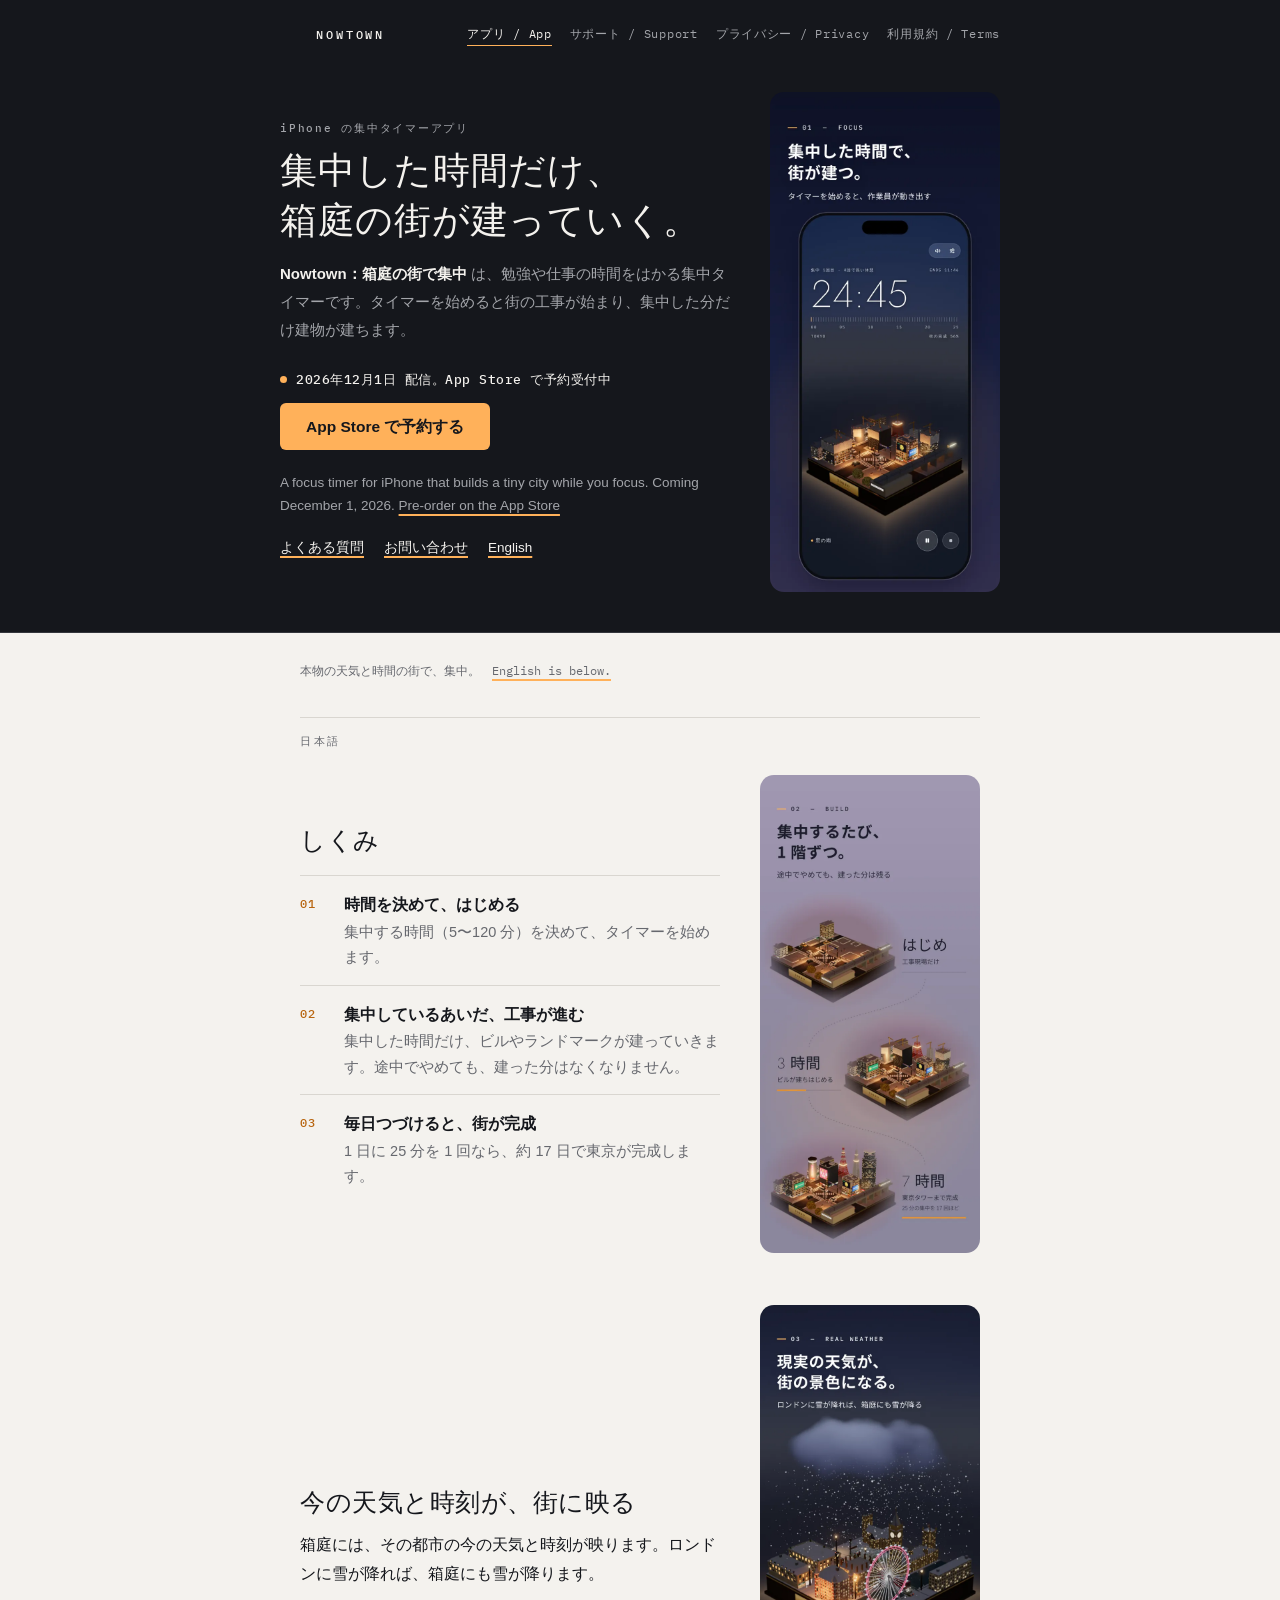
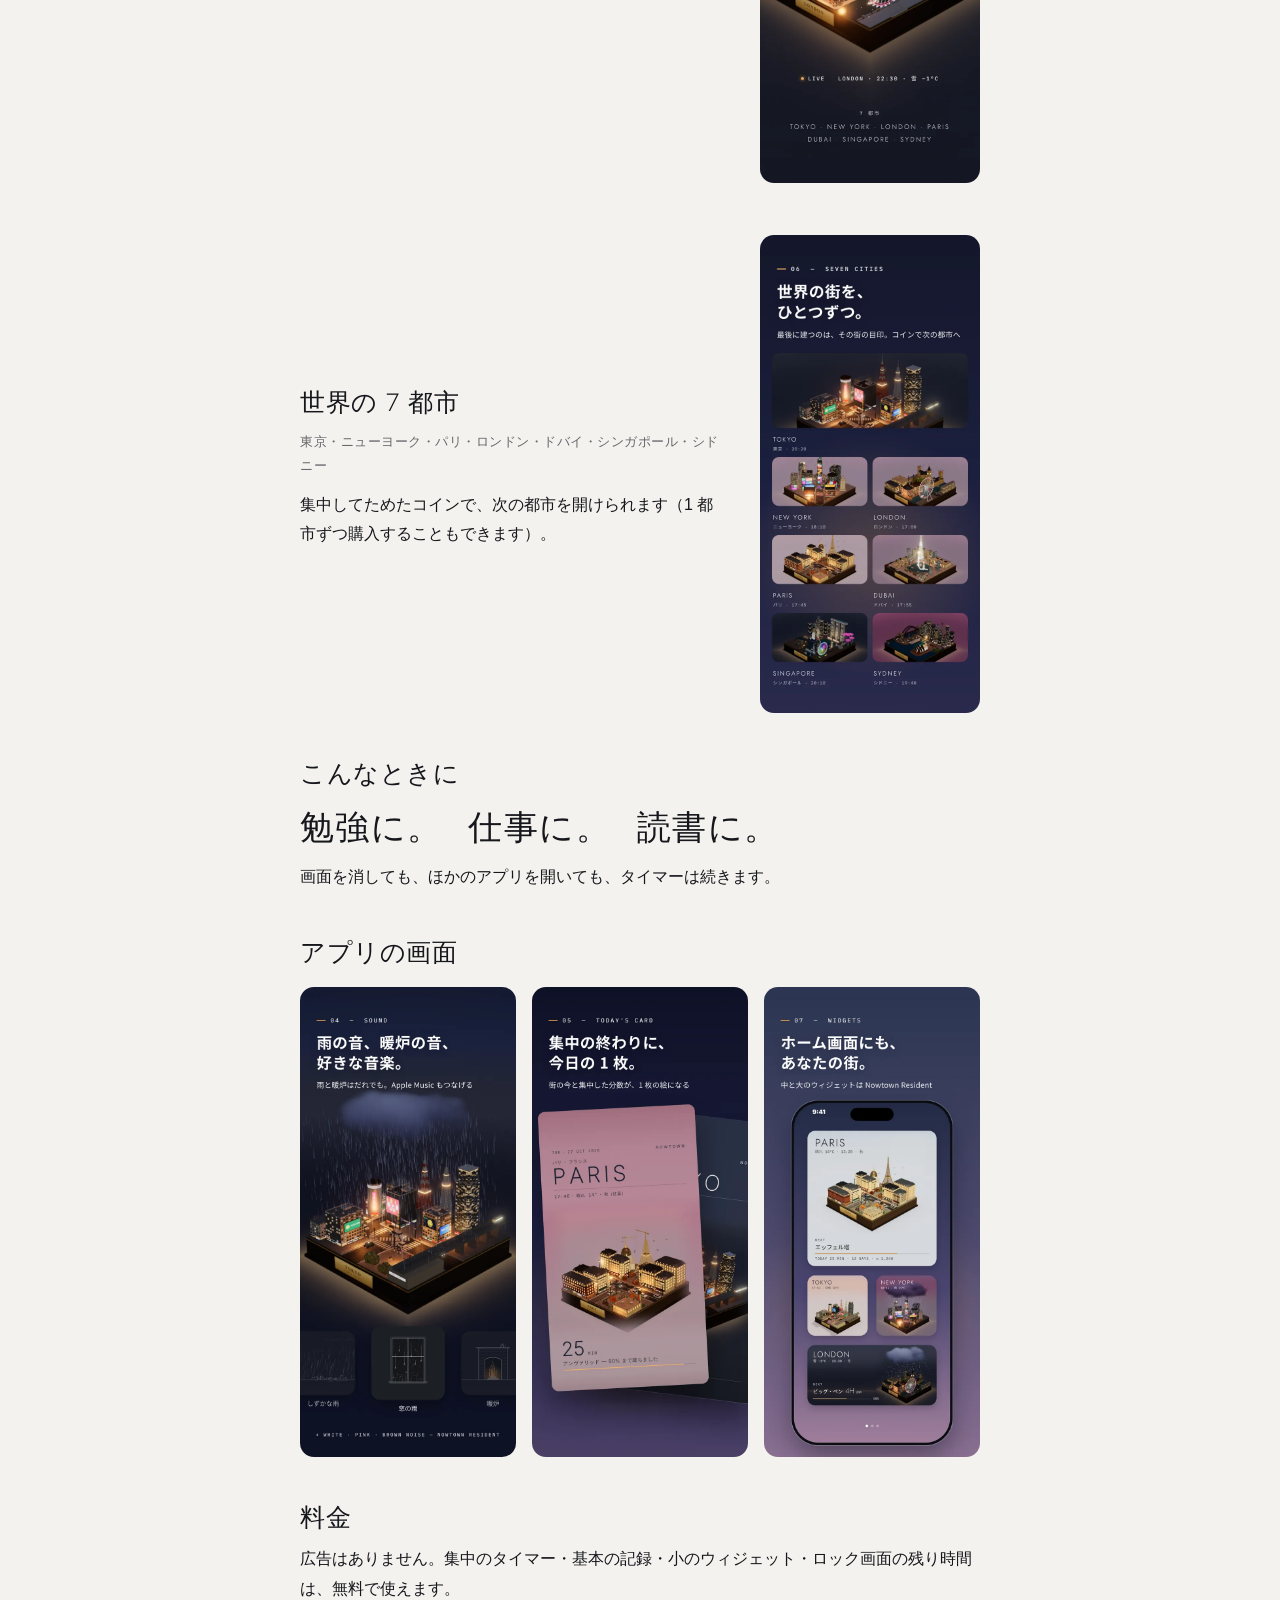
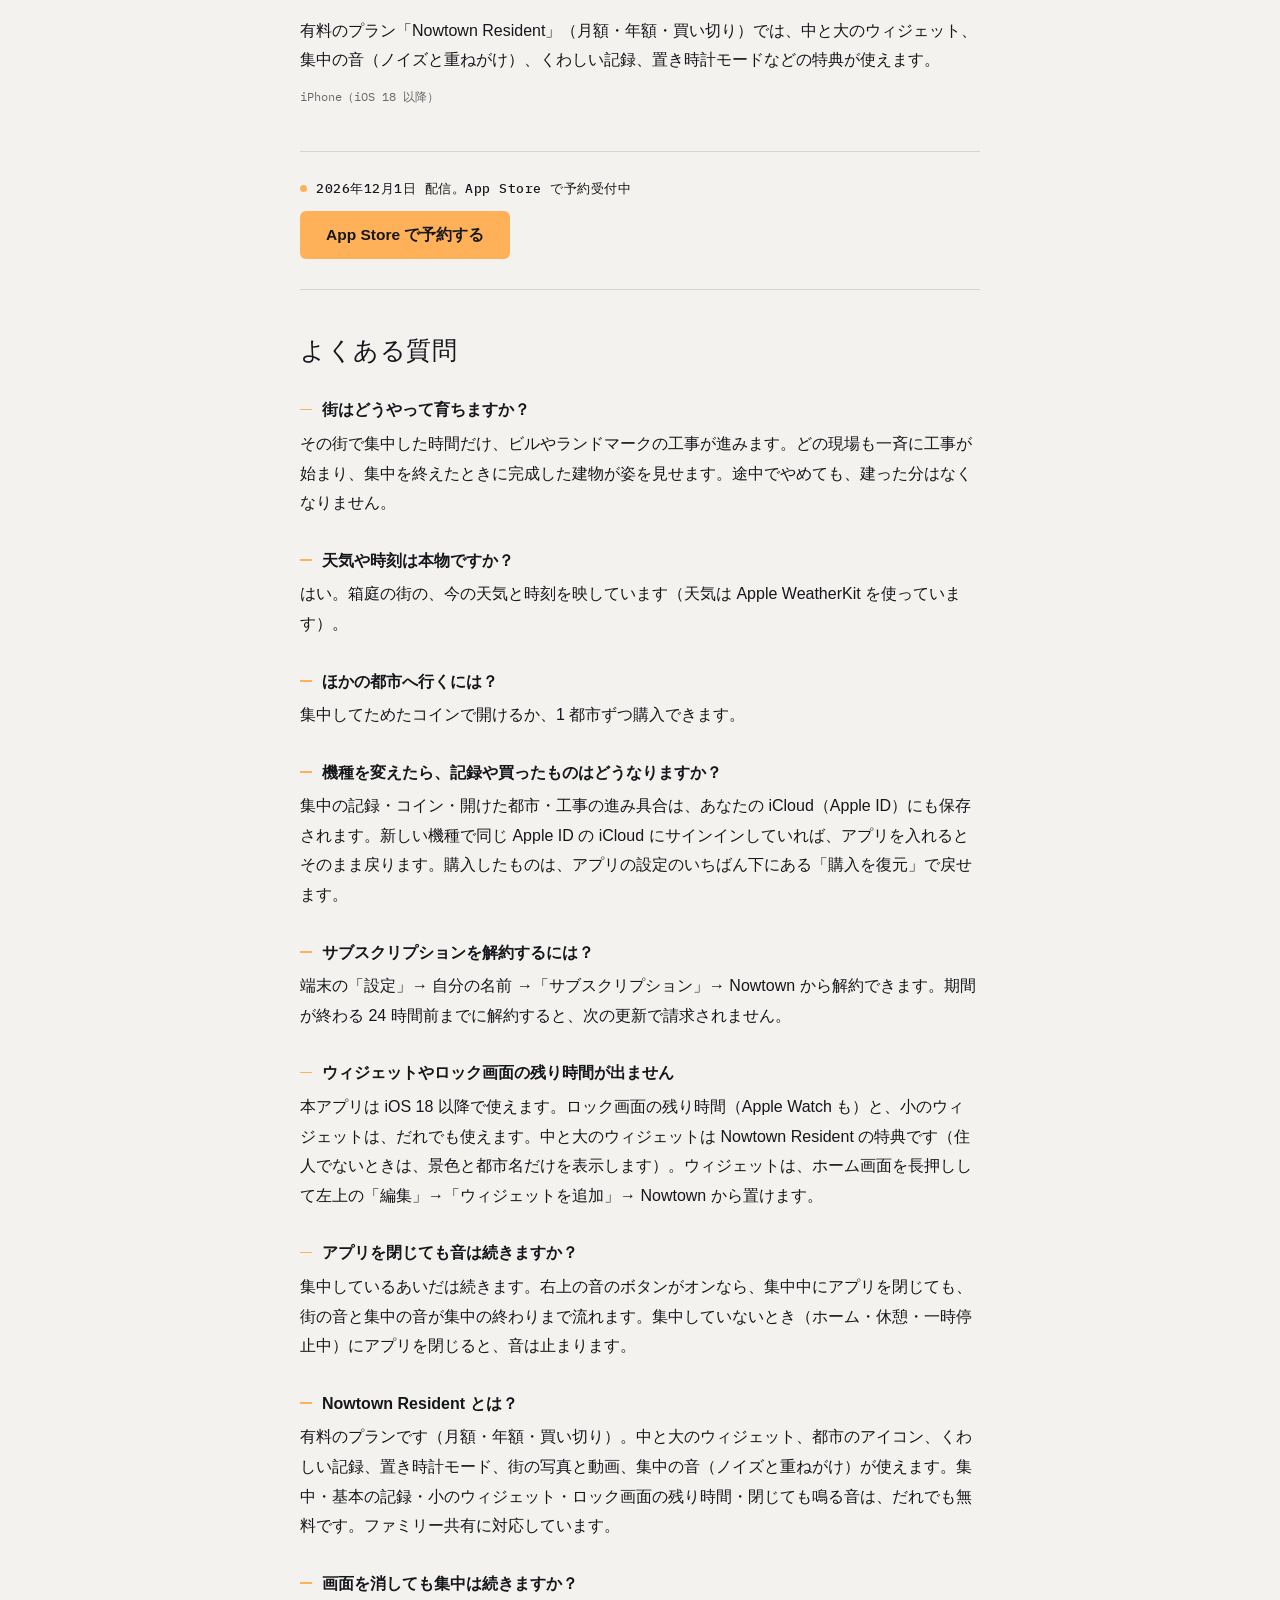
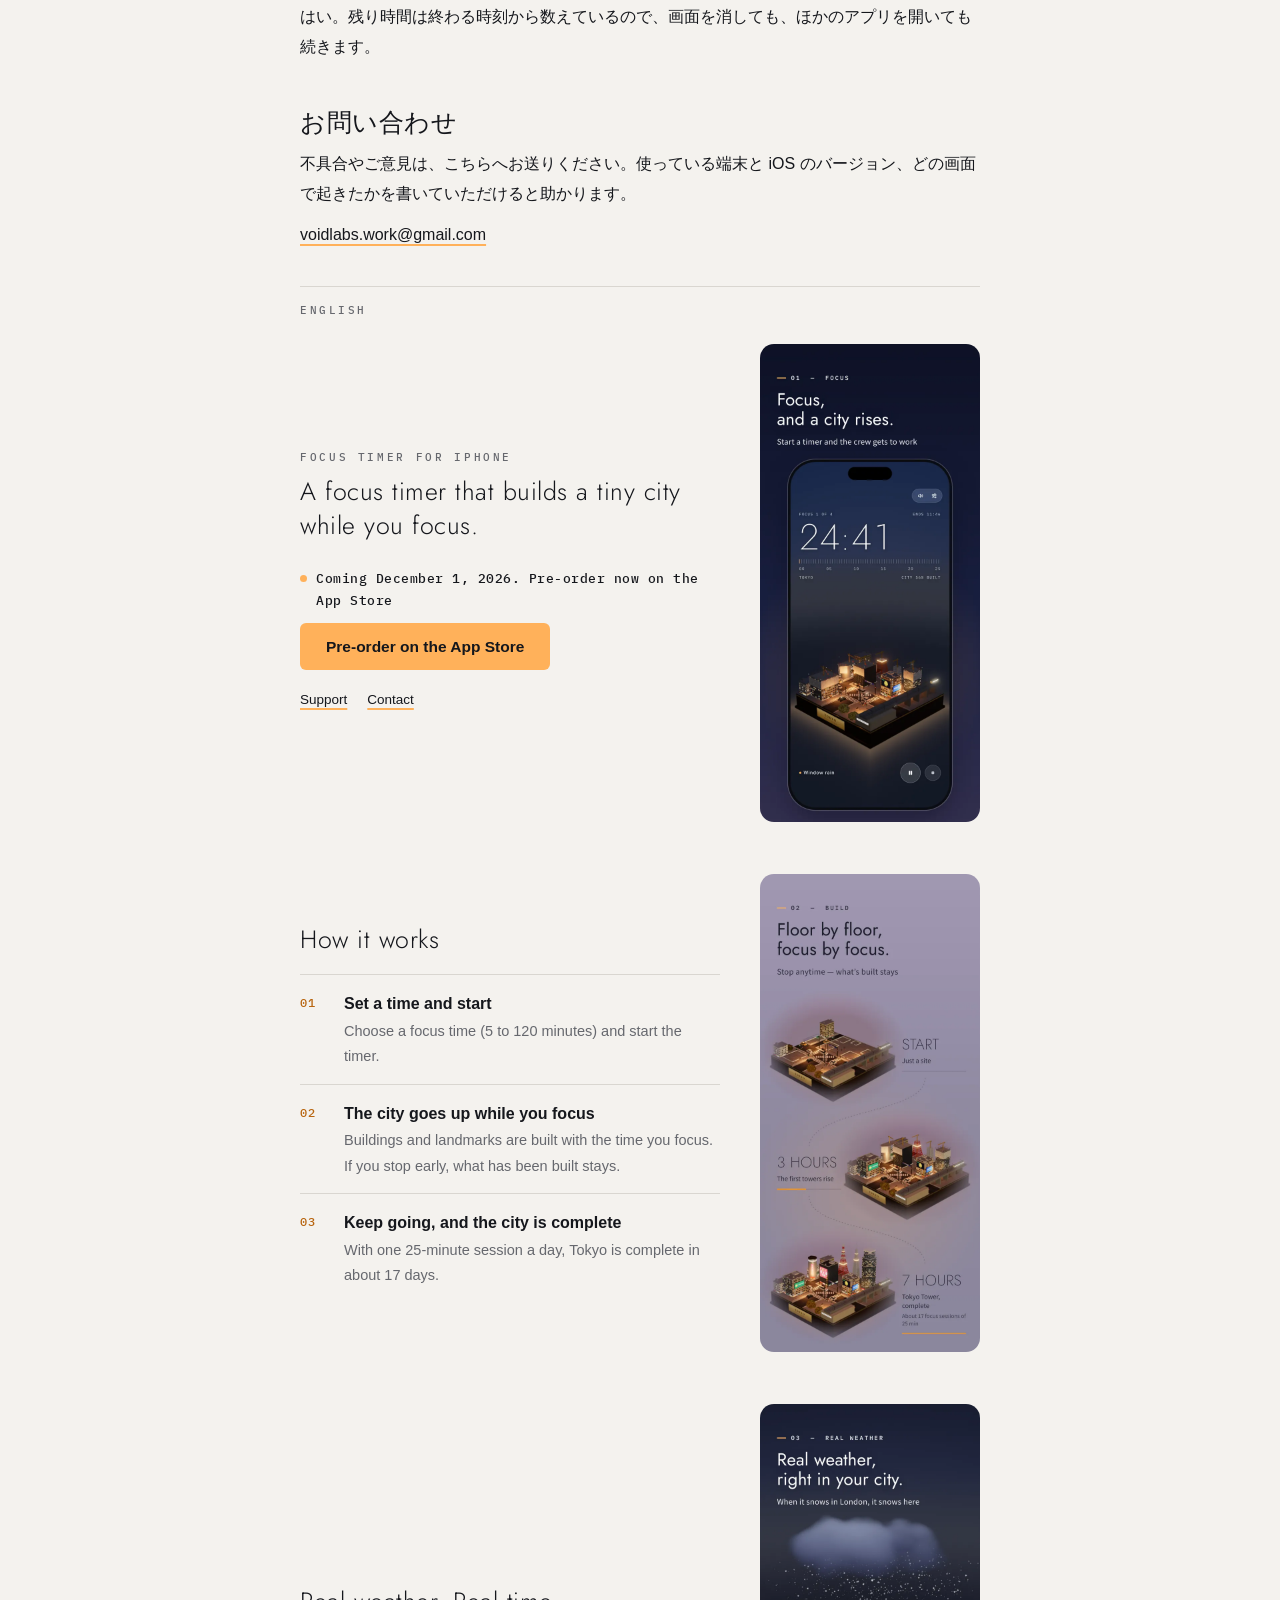
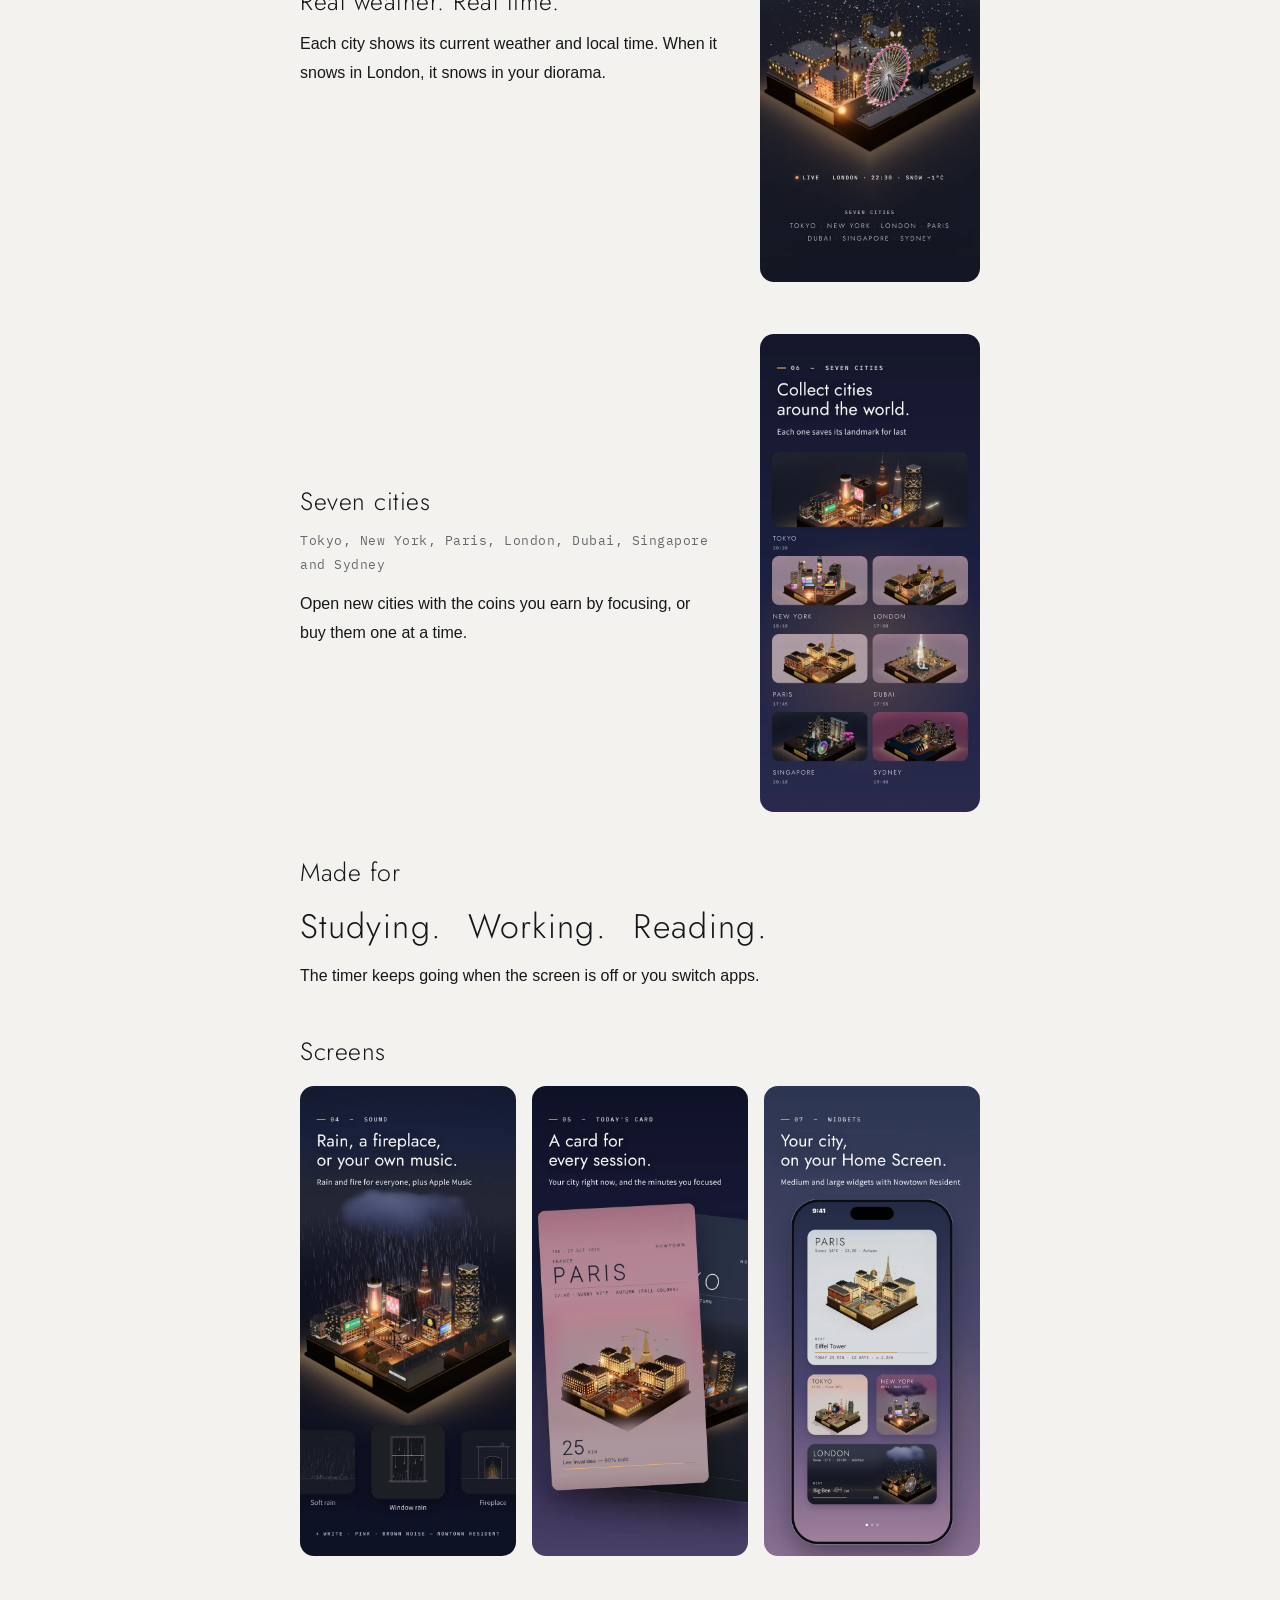
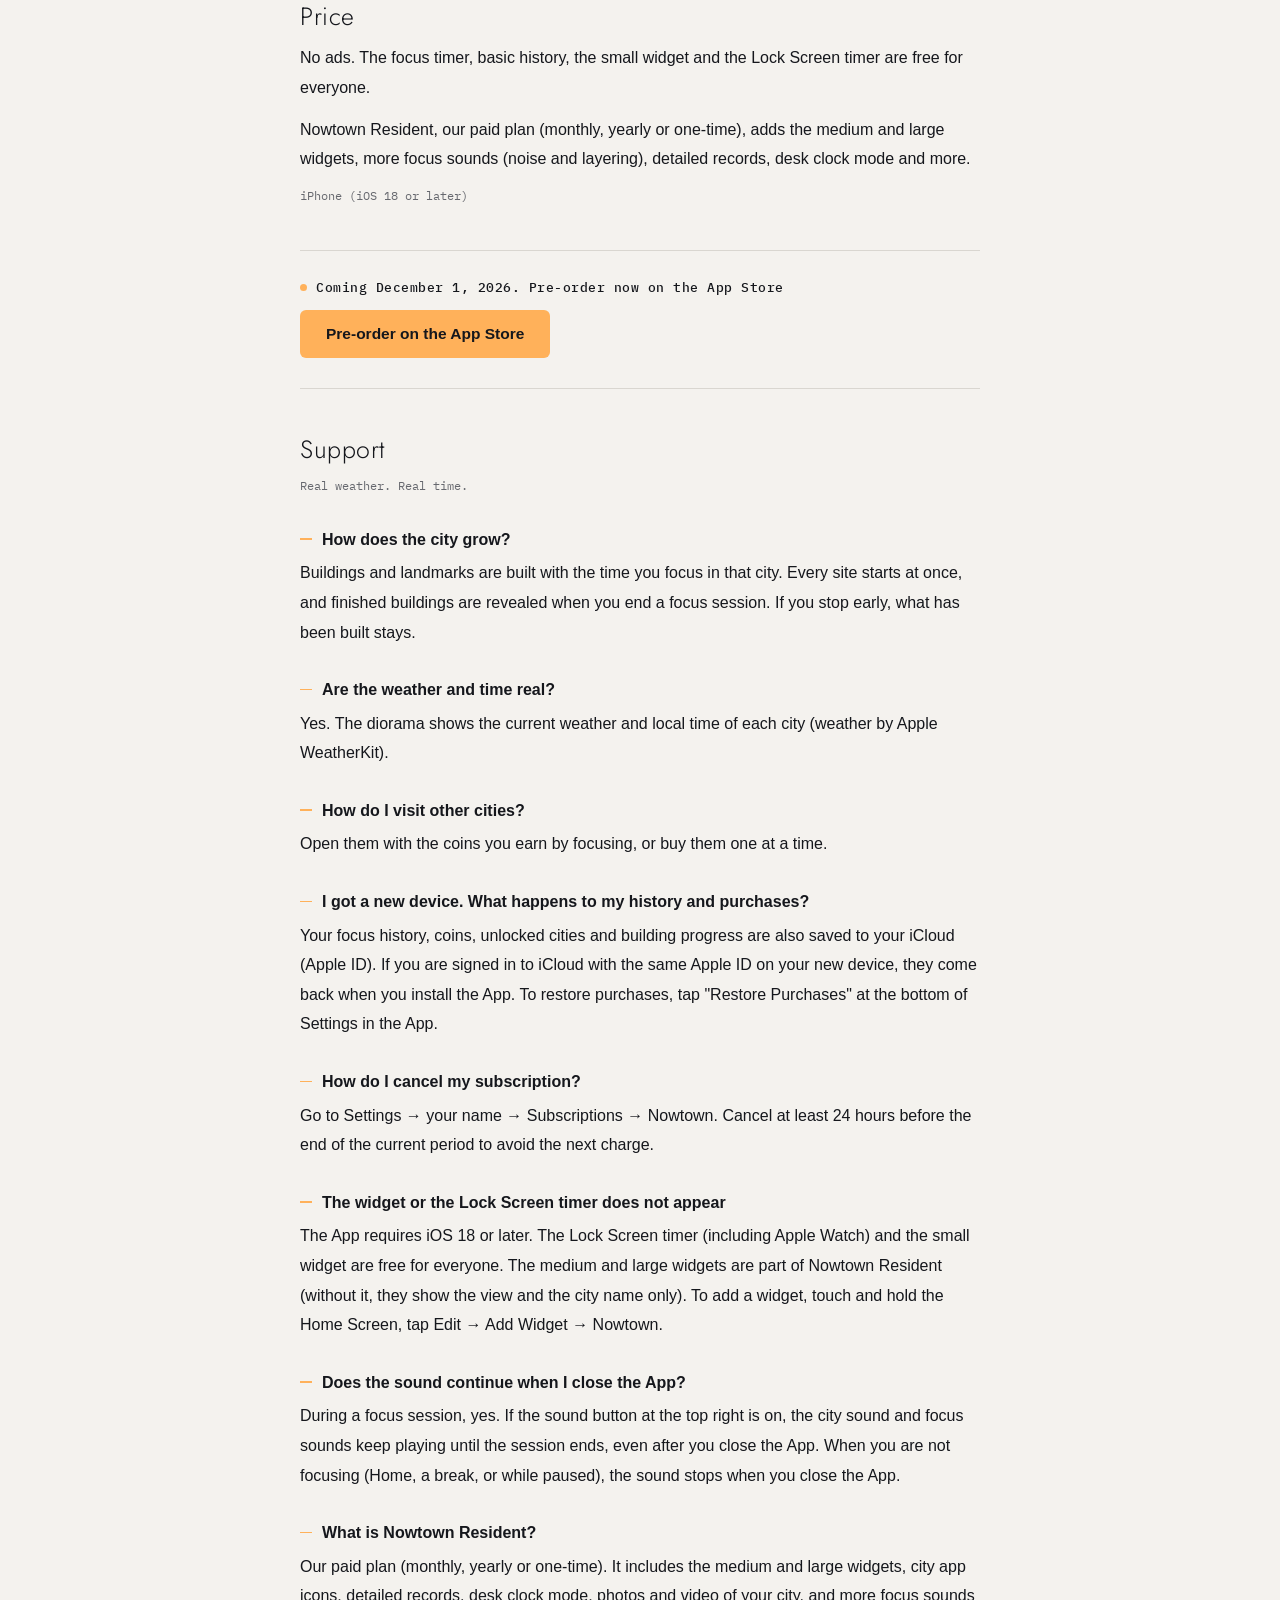
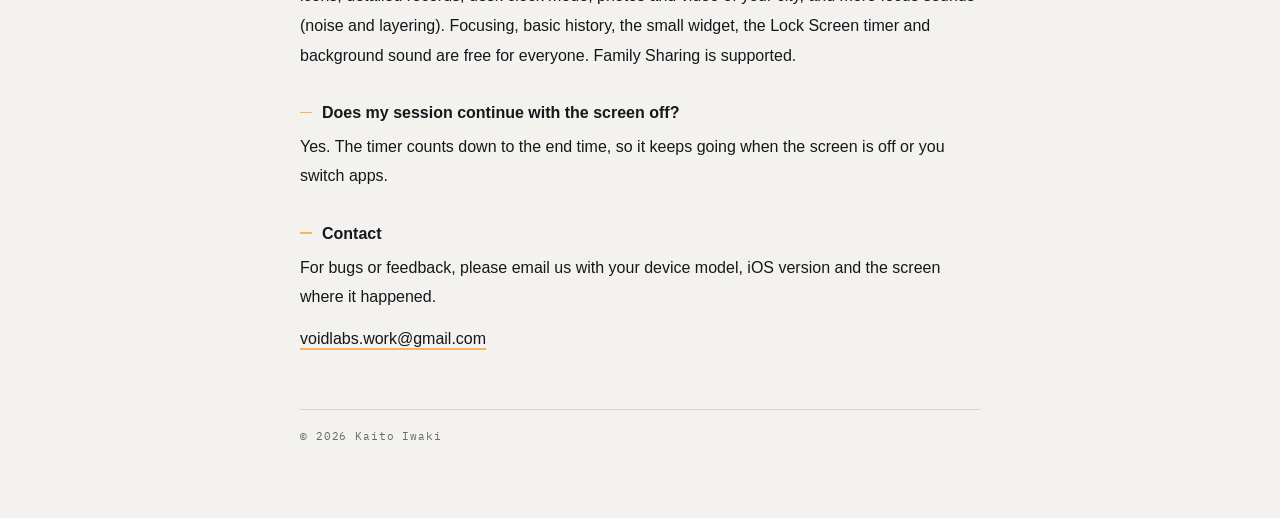
==== index.html @ a65a5dc7 "トップを、アプリの紹介と App Store の予約への入口に作りかえる Co-Authored-By: Claude Opus 5.5 <noreply@anthropic.com> Claude-" ====
<!doctype html>
<html lang="ja">
<head>
<meta charset="utf-8">
<meta name="viewport" content="width=device-width, initial-scale=1">
<title>Nowtown：箱庭の街で集中｜集中タイマーアプリ</title>
<meta name="description" content="Nowtown は iPhone の集中タイマーアプリ。集中した時間だけ、箱庭の街が建っていきます。2026年12月1日 配信。App Store で予約受付中。">
<meta property="og:title" content="Nowtown：箱庭の街で集中">
<meta property="og:description" content="集中した時間だけ、箱庭の街が建っていく集中タイマーアプリ。2026年12月1日 配信。App Store で予約受付中。">
<meta property="og:type" content="website">
<link rel="preconnect" href="https://fonts.googleapis.com">
<link rel="stylesheet" href="https://fonts.googleapis.com/css2?family=Jost:wght@300;400&family=IBM+Plex+Mono:wght@400;500&display=swap">
<link rel="stylesheet" href="style.css">
<link rel="icon" href="favicon.png">
<link rel="apple-touch-icon" href="icon-180.png">
</head>
<body>
<div class="hero night"><div class="hero-inner">
  <div class="top"><a class="brand" href="./">Nowtown</a><nav><a href="./" aria-current="page">アプリ / App</a><a href="#faq">サポート / Support</a><a href="privacy.html">プライバシー / Privacy</a><a href="terms.html">利用規約 / Terms</a></nav></div>
  <div class="intro">
    <div class="intro-text">
      <p class="eyebrow">iPhone の集中タイマーアプリ</p>
      <h1>集中した時間だけ、<wbr>箱庭の街が<wbr>建っていく。</h1>
      <p class="lead"><strong>Nowtown：箱庭の街で集中</strong> は、勉強や仕事の時間をはかる集中タイマーです。タイマーを始めると街の工事が始まり、集中した分だけ建物が建ちます。</p>
      <p class="release"><span class="dot"></span>2026年12月1日 配信。App Store で予約受付中</p>
      <p class="cta-row"><a class="cta" href="https://apps.apple.com/jp/app/id6824274766">App Store で予約する</a></p>
      <p class="hero-en" lang="en">A focus timer for iPhone that builds a tiny city while you focus. Coming December 1, 2026. <a href="https://apps.apple.com/app/id6824274766">Pre-order on the App Store</a></p>
      <p class="jump"><a href="#faq">よくある質問</a><a href="#contact">お問い合わせ</a><a href="#english">English</a></p>
    </div>
    <div class="shot intro-shot"><img src="shots/ja-1.webp" width="660" height="1434" alt="夜の東京の箱庭と、残り 24 分 45 秒の集中タイマーの画面"></div>
  </div>
</div></div>
<main>
  <p class="updated">本物の天気と時間の街で、集中。　<a class="lang-switch" href="#english">English is below.</a></p>

  <section class="lang" lang="ja">
    <div class="feature">
      <div>
        <h2>しくみ</h2>
        <ol class="steps">
          <li><strong>時間を決めて、はじめる</strong><span>集中する時間（5〜120 分）を決めて、タイマーを始めます。</span></li>
          <li><strong>集中しているあいだ、工事が進む</strong><span>集中した時間だけ、ビルやランドマークが建っていきます。途中でやめても、建った分はなくなりません。</span></li>
          <li><strong>毎日つづけると、街が完成</strong><span>1 日に 25 分を 1 回なら、約 17 日で東京が完成します。</span></li>
        </ol>
      </div>
      <div class="shot"><img src="shots/ja-2.webp" width="660" height="1434" alt="東京が建っていく 3 段階。はじめは工事現場だけ、3 時間でビルが建ちはじめ、7 時間で東京タワーまで完成" loading="lazy"></div>
    </div>

    <div class="feature">
      <div>
        <h2>今の天気と時刻が、街に映る</h2>
        <p>箱庭には、その都市の今の天気と時刻が映ります。ロンドンに雪が降れば、箱庭にも雪が降ります。</p>
      </div>
      <div class="shot"><img src="shots/ja-3.webp" width="660" height="1434" alt="雪が降る夜のロンドンの箱庭" loading="lazy"></div>
    </div>

    <div class="feature">
      <div>
        <h2>世界の 7 都市</h2>
        <p class="cities">東京・ニューヨーク・パリ・ロンドン・ドバイ・シンガポール・シドニー</p>
        <p>集中してためたコインで、次の都市を開けられます（1 都市ずつ購入することもできます）。</p>
      </div>
      <div class="shot"><img src="shots/ja-6.webp" width="660" height="1434" alt="7 都市の箱庭の一覧" loading="lazy"></div>
    </div>

    <h2>こんなときに</h2>
    <p class="scenes"><span>勉強に。</span><span>仕事に。</span><span>読書に。</span></p>
    <p>画面を消しても、ほかのアプリを開いても、タイマーは続きます。</p>

    <h2>アプリの画面</h2>
    <div class="strip">
      <div class="shot"><img src="shots/ja-4.webp" width="660" height="1434" alt="雨の音、暖炉の音、好きな音楽を流せる" loading="lazy"></div>
      <div class="shot"><img src="shots/ja-5.webp" width="660" height="1434" alt="集中の終わりにできる、今日の 1 枚のカード" loading="lazy"></div>
      <div class="shot"><img src="shots/ja-7.webp" width="660" height="1434" alt="ホーム画面に置いた箱庭のウィジェット" loading="lazy"></div>
    </div>

    <h2>料金</h2>
    <p>広告はありません。集中のタイマー・基本の記録・小のウィジェット・ロック画面の残り時間は、無料で使えます。</p>
    <p>有料のプラン「Nowtown Resident」（月額・年額・買い切り）では、中と大のウィジェット、集中の音（ノイズと重ねがけ）、くわしい記録、置き時計モードなどの特典が使えます。</p>
    <p class="note">iPhone（iOS 18 以降）</p>

    <div class="cta-block">
      <p class="release"><span class="dot"></span>2026年12月1日 配信。App Store で予約受付中</p>
      <p class="cta-row"><a class="cta" href="https://apps.apple.com/jp/app/id6824274766">App Store で予約する</a></p>
    </div>

    <h2 id="faq">よくある質問</h2>

    <h3>街はどうやって育ちますか？</h3>
    <p>その街で集中した時間だけ、ビルやランドマークの工事が進みます。どの現場も一斉に工事が始まり、集中を終えたときに完成した建物が姿を見せます。途中でやめても、建った分はなくなりません。</p>

    <h3>天気や時刻は本物ですか？</h3>
    <p>はい。箱庭の街の、今の天気と時刻を映しています（天気は Apple WeatherKit を使っています）。</p>

    <h3>ほかの都市へ行くには？</h3>
    <p>集中してためたコインで開けるか、1 都市ずつ購入できます。</p>

    <h3>機種を変えたら、記録や買ったものはどうなりますか？</h3>
    <p>集中の記録・コイン・開けた都市・工事の進み具合は、あなたの iCloud（Apple ID）にも保存されます。新しい機種で同じ Apple ID の iCloud にサインインしていれば、アプリを入れるとそのまま戻ります。購入したものは、アプリの設定のいちばん下にある「購入を復元」で戻せます。</p>

    <h3>サブスクリプションを解約するには？</h3>
    <p>端末の「設定」→ 自分の名前 →「サブスクリプション」→ Nowtown から解約できます。期間が終わる 24 時間前までに解約すると、次の更新で請求されません。</p>

    <h3>ウィジェットやロック画面の残り時間が出ません</h3>
    <p>本アプリは iOS 18 以降で使えます。ロック画面の残り時間（Apple Watch も）と、小のウィジェットは、だれでも使えます。中と大のウィジェットは Nowtown Resident の特典です（住人でないときは、景色と都市名だけを表示します）。ウィジェットは、ホーム画面を長押しして左上の「編集」→「ウィジェットを追加」→ Nowtown から置けます。</p>

    <h3>アプリを閉じても音は続きますか？</h3>
    <p>集中しているあいだは続きます。右上の音のボタンがオンなら、集中中にアプリを閉じても、街の音と集中の音が集中の終わりまで流れます。集中していないとき（ホーム・休憩・一時停止中）にアプリを閉じると、音は止まります。</p>

    <h3>Nowtown Resident とは？</h3>
    <p>有料のプランです（月額・年額・買い切り）。中と大のウィジェット、都市のアイコン、くわしい記録、置き時計モード、街の写真と動画、集中の音（ノイズと重ねがけ）が使えます。集中・基本の記録・小のウィジェット・ロック画面の残り時間・閉じても鳴る音は、だれでも無料です。ファミリー共有に対応しています。</p>

    <h3>画面を消しても集中は続きますか？</h3>
    <p>はい。残り時間は終わる時刻から数えているので、画面を消しても、ほかのアプリを開いても続きます。</p>

    <h2 id="contact">お問い合わせ</h2>
    <p>不具合やご意見は、こちらへお送りください。使っている端末と iOS のバージョン、どの画面で起きたかを書いていただけると助かります。</p>
    <p><a href="mailto:voidlabs.work@gmail.com">voidlabs.work@gmail.com</a></p>
  </section>

  <section class="lang" lang="en" id="english">
    <div class="feature">
      <div>
        <p class="eyebrow">Focus timer for iPhone</p>
        <h2>A focus timer that builds a tiny city while you focus.</h2>
        <p class="release"><span class="dot"></span>Coming December 1, 2026. Pre-order now on the App Store</p>
        <p class="cta-row"><a class="cta" href="https://apps.apple.com/app/id6824274766">Pre-order on the App Store</a></p>
        <p class="jump"><a href="#faq-en">Support</a><a href="#contact-en">Contact</a></p>
      </div>
      <div class="shot"><img src="shots/en-1.webp" width="660" height="1434" alt="A diorama of Tokyo at night with a focus timer showing 24:41" loading="lazy"></div>
    </div>

    <div class="feature">
      <div>
        <h2>How it works</h2>
        <ol class="steps">
          <li><strong>Set a time and start</strong><span>Choose a focus time (5 to 120 minutes) and start the timer.</span></li>
          <li><strong>The city goes up while you focus</strong><span>Buildings and landmarks are built with the time you focus. If you stop early, what has been built stays.</span></li>
          <li><strong>Keep going, and the city is complete</strong><span>With one 25-minute session a day, Tokyo is complete in about 17 days.</span></li>
        </ol>
      </div>
      <div class="shot"><img src="shots/en-2.webp" width="660" height="1434" alt="Tokyo in three stages: just a site at the start, the first towers at 3 hours, Tokyo Tower complete at 7 hours" loading="lazy"></div>
    </div>

    <div class="feature">
      <div>
        <h2>Real weather. Real time.</h2>
        <p>Each city shows its current weather and local time. When it snows in London, it snows in your diorama.</p>
      </div>
      <div class="shot"><img src="shots/en-3.webp" width="660" height="1434" alt="A diorama of London on a snowy night" loading="lazy"></div>
    </div>

    <div class="feature">
      <div>
        <h2>Seven cities</h2>
        <p class="cities">Tokyo, New York, Paris, London, Dubai, Singapore and Sydney</p>
        <p>Open new cities with the coins you earn by focusing, or buy them one at a time.</p>
      </div>
      <div class="shot"><img src="shots/en-6.webp" width="660" height="1434" alt="The seven city dioramas" loading="lazy"></div>
    </div>

    <h2>Made for</h2>
    <p class="scenes"><span>Studying.</span><span>Working.</span><span>Reading.</span></p>
    <p>The timer keeps going when the screen is off or you switch apps.</p>

    <h2>Screens</h2>
    <div class="strip">
      <div class="shot"><img src="shots/en-4.webp" width="660" height="1434" alt="Rain, a fireplace, or your own music" loading="lazy"></div>
      <div class="shot"><img src="shots/en-5.webp" width="660" height="1434" alt="A card for every session" loading="lazy"></div>
      <div class="shot"><img src="shots/en-7.webp" width="660" height="1434" alt="Diorama widgets on the Home Screen" loading="lazy"></div>
    </div>

    <h2>Price</h2>
    <p>No ads. The focus timer, basic history, the small widget and the Lock Screen timer are free for everyone.</p>
    <p>Nowtown Resident, our paid plan (monthly, yearly or one-time), adds the medium and large widgets, more focus sounds (noise and layering), detailed records, desk clock mode and more.</p>
    <p class="note">iPhone (iOS 18 or later)</p>

    <div class="cta-block">
      <p class="release"><span class="dot"></span>Coming December 1, 2026. Pre-order now on the App Store</p>
      <p class="cta-row"><a class="cta" href="https://apps.apple.com/app/id6824274766">Pre-order on the App Store</a></p>
    </div>

    <h2 id="faq-en">Support</h2>
    <p class="updated">Real weather. Real time.</p>

    <h3>How does the city grow?</h3>
    <p>Buildings and landmarks are built with the time you focus in that city. Every site starts at once, and finished buildings are revealed when you end a focus session. If you stop early, what has been built stays.</p>

    <h3>Are the weather and time real?</h3>
    <p>Yes. The diorama shows the current weather and local time of each city (weather by Apple WeatherKit).</p>

    <h3>How do I visit other cities?</h3>
    <p>Open them with the coins you earn by focusing, or buy them one at a time.</p>

    <h3>I got a new device. What happens to my history and purchases?</h3>
    <p>Your focus history, coins, unlocked cities and building progress are also saved to your iCloud (Apple ID). If you are signed in to iCloud with the same Apple ID on your new device, they come back when you install the App. To restore purchases, tap "Restore Purchases" at the bottom of Settings in the App.</p>

    <h3>How do I cancel my subscription?</h3>
    <p>Go to Settings → your name → Subscriptions → Nowtown. Cancel at least 24 hours before the end of the current period to avoid the next charge.</p>

    <h3>The widget or the Lock Screen timer does not appear</h3>
    <p>The App requires iOS 18 or later. The Lock Screen timer (including Apple Watch) and the small widget are free for everyone. The medium and large widgets are part of Nowtown Resident (without it, they show the view and the city name only). To add a widget, touch and hold the Home Screen, tap Edit → Add Widget → Nowtown.</p>

    <h3>Does the sound continue when I close the App?</h3>
    <p>During a focus session, yes. If the sound button at the top right is on, the city sound and focus sounds keep playing until the session ends, even after you close the App. When you are not focusing (Home, a break, or while paused), the sound stops when you close the App.</p>

    <h3>What is Nowtown Resident?</h3>
    <p>Our paid plan (monthly, yearly or one-time). It includes the medium and large widgets, city app icons, detailed records, desk clock mode, photos and video of your city, and more focus sounds (noise and layering). Focusing, basic history, the small widget, the Lock Screen timer and background sound are free for everyone. Family Sharing is supported.</p>

    <h3>Does my session continue with the screen off?</h3>
    <p>Yes. The timer counts down to the end time, so it keeps going when the screen is off or you switch apps.</p>

    <h3 id="contact-en">Contact</h3>
    <p>For bugs or feedback, please email us with your device model, iOS version and the screen where it happened.</p>
    <p><a href="mailto:voidlabs.work@gmail.com">voidlabs.work@gmail.com</a></p>
  </section>

  <footer>© 2026 Kaito Iwaki</footer>
</main>
</body>
</html>
---- style.css ----
/* Nowtown のサポート・プライバシーポリシー・利用規約のページ（App Store に載せる URL）
   デザインの方針「Modern Editorial × Miniature」（docs/world.md）：紙の地に墨の字、細い線の区切り、小さな等幅の大文字のラベル、
   細く広い見出し。差し色は灯りの色だけ。箱や影、グラデーションは使わない */
:root {
  --paper: #f4f2ee;
  --ink: #15171c;
  --muted: #66686e;
  --rule: #d9d6d0;
  --lamp: #ffb15a;
  --lamp-ink: #b8650f;
  --display: "Jost", "Avenir Next", "Hiragino Sans", "Noto Sans JP", system-ui, sans-serif;
  --mono: "IBM Plex Mono", ui-monospace, "SF Mono", Menlo, monospace;
  --text: -apple-system, BlinkMacSystemFont, "Hiragino Sans", "Noto Sans JP", "Segoe UI", sans-serif;
  color-scheme: light;
}

@media (prefers-color-scheme: dark) {
  :root {
    --paper: #15171c;
    --ink: #f4f2ee;
    --muted: #a3a5aa;
    --rule: #34363c;
    --lamp-ink: #ffb15a;
    color-scheme: dark;
  }
}

* {
  box-sizing: border-box;
}

body {
  margin: 0;
  background: var(--paper);
  color: var(--ink);
  font: 16px/1.85 var(--text);
  -webkit-text-size-adjust: 100%;
}

a {
  color: inherit;
  text-decoration: underline;
  text-decoration-color: var(--lamp);
  text-decoration-thickness: 1.5px;
  text-underline-offset: 4px;
}

a:hover {
  color: var(--lamp-ink);
}

a:focus-visible {
  outline: 2px solid var(--lamp);
  outline-offset: 3px;
  border-radius: 2px;
}

/* 上：小さなロゴと目次、英語の小さなラベル、細く大きな見出し */
.hero {
  padding: 0 max(20px, env(safe-area-inset-left, 0px));
  border-bottom: 1px solid var(--rule);
}

.hero-inner {
  max-width: 720px;
  margin: 0 auto;
  padding: 22px 0 40px;
}

.top {
  display: flex;
  flex-wrap: wrap;
  align-items: center;
  justify-content: space-between;
  gap: 12px 20px;
}

.brand {
  display: inline-flex;
  align-items: center;
  gap: 10px;
  color: var(--ink);
  font: 500 12px/1 var(--mono);
  letter-spacing: 0.24em;
  text-transform: uppercase;
  text-decoration: none;
}

.brand::before {
  content: "";
  width: 26px;
  height: 26px;
  border-radius: 6px;
  background: url(icon-180.png) center / cover;
}

nav {
  display: flex;
  flex-wrap: wrap;
  gap: 4px 18px;
}

nav a {
  color: var(--muted);
  font: 400 12px/1.6 var(--mono);
  letter-spacing: 0.06em;
  text-decoration: none;
  padding-bottom: 2px;
  border-bottom: 1.5px solid transparent;
}

nav a:hover {
  color: var(--ink);
}

nav a[aria-current="page"] {
  color: var(--ink);
  border-bottom-color: var(--lamp);
}

.eyebrow {
  margin: 56px 0 12px;
  color: var(--muted);
  font: 500 11px/1 var(--mono);
  letter-spacing: 0.24em;
  text-transform: uppercase;
}

.hero h1 {
  margin: 0;
  font: 300 clamp(30px, 7vw, 48px)/1.2 var(--display);
  letter-spacing: 0.02em;
  text-wrap: balance;
  word-break: keep-all;
  overflow-wrap: anywhere;
}

.hero .lead {
  margin: 14px 0 0;
  color: var(--muted);
  font-size: 15px;
}

main {
  max-width: 720px;
  margin: 0 auto;
  padding: 28px max(20px, env(safe-area-inset-left, 0px)) 72px;
}

.updated {
  color: var(--muted);
  font: 400 12px/1.7 var(--mono);
  margin: 0 0 8px;
}

.lang-switch {
  color: var(--muted);
}

/* 日本語・英語のかたまり：箱にせず、上の細い線と小さなラベルで区切る */
section.lang {
  margin-top: 36px;
  padding-top: 18px;
  border-top: 1px solid var(--rule);
}

section.lang::before {
  display: block;
  margin-bottom: 4px;
  color: var(--muted);
  font: 500 10.5px/1 var(--mono);
  letter-spacing: 0.24em;
}

section.lang[lang="ja"]::before {
  content: "日本語";
}

section.lang[lang="en"]::before {
  content: "ENGLISH";
}

h2 {
  margin: 44px 0 10px;
  font: 300 25px/1.35 var(--display);
  letter-spacing: 0.02em;
}

section.lang > h2:first-child,
section.lang > p:first-child {
  margin-top: 20px;
}

h3 {
  margin: 28px 0 4px;
  font-size: 16px;
  font-weight: 600;
}

/* よくある質問の見出しの前に、灯りの色の短い線 */
h3::before {
  content: "";
  display: inline-block;
  width: 12px;
  height: 1.5px;
  margin-right: 10px;
  background: var(--lamp);
  vertical-align: 5px;
}

p {
  margin: 0 0 12px;
}

ul {
  padding-left: 1.3em;
}

li + li {
  margin-top: 6px;
}

li::marker {
  color: var(--muted);
}

footer {
  margin-top: 56px;
  padding-top: 18px;
  border-top: 1px solid var(--rule);
  color: var(--muted);
  font: 400 11px/1.6 var(--mono);
  letter-spacing: 0.08em;
}

/* ここから下はトップ（アプリの紹介）のためのもの */

/* トップの上の帯だけ、明るい表示のときも夜の色にする（箱庭の夜の絵となじませる） */
.hero.night {
  --ink: #f4f2ee;
  --muted: #a3a5aa;
  --rule: #34363c;
  --lamp-ink: #ffb15a;
  background: #15171c;
  color: var(--ink);
}

.intro {
  display: grid;
  grid-template-columns: minmax(0, 1fr) 230px;
  gap: 36px;
  align-items: center;
  margin-top: 44px;
}

.intro .eyebrow {
  margin-top: 0;
  text-transform: none;
  letter-spacing: 0.16em;
}

.hero .intro h1 {
  font-size: clamp(29px, 6.4vw, 37px);
  line-height: 1.35;
}

.hero .lead strong {
  color: var(--ink);
  font-weight: 600;
}

.release {
  display: flex;
  align-items: baseline;
  gap: 9px;
  margin: 26px 0 12px;
  color: var(--ink);
  font: 500 12.5px/1.7 var(--mono);
  letter-spacing: 0.04em;
}

.release .dot {
  flex: none;
  width: 7px;
  height: 7px;
  border-radius: 50%;
  background: var(--lamp);
  transform: translateY(-1px);
}

.cta-row {
  margin: 0;
}

.cta,
.cta:hover {
  display: inline-block;
  padding: 12px 26px;
  border-radius: 6px;
  background: var(--lamp);
  color: #15171c;
  font-size: 15.5px;
  font-weight: 600;
  line-height: 1.5;
  text-decoration: none;
}

.cta:hover {
  background: #ffc27e;
}

.hero-en {
  margin: 22px 0 0;
  color: var(--muted);
  font-size: 13.5px;
  line-height: 1.7;
}

.jump {
  display: flex;
  flex-wrap: wrap;
  gap: 6px 20px;
  margin: 18px 0 0;
  font-size: 13.5px;
}

/* App Store のスクリーンショット：角を丸めるだけ */
.shot img {
  display: block;
  width: 100%;
  height: auto;
  border-radius: 14px;
}

/* 文と絵を横に並べる。せまい画面では縦に */
.feature {
  display: grid;
  grid-template-columns: minmax(0, 1fr) 220px;
  gap: 40px;
  align-items: center;
  margin-top: 52px;
}

section.lang > .feature:first-child {
  margin-top: 28px;
}

.feature h2 {
  margin-top: 0;
}

.feature .eyebrow {
  margin-top: 0;
}

.steps {
  list-style: none;
  margin: 18px 0 0;
  padding: 0;
  counter-reset: step;
}

.steps li {
  position: relative;
  margin: 0;
  padding: 14px 0 14px 44px;
  border-top: 1px solid var(--rule);
  counter-increment: step;
}

.steps li::before {
  content: "0" counter(step);
  position: absolute;
  left: 0;
  top: 18px;
  color: var(--lamp-ink);
  font: 500 12px/1.6 var(--mono);
  letter-spacing: 0.1em;
}

.steps strong {
  display: block;
  font-weight: 600;
}

.steps span {
  display: block;
  color: var(--muted);
  font-size: 14.5px;
  line-height: 1.75;
}

.cities {
  color: var(--muted);
  font: 400 12.5px/1.9 var(--mono);
  letter-spacing: 0.04em;
}

.scenes {
  display: flex;
  flex-wrap: wrap;
  gap: 0 clamp(12px, 3.5vw, 26px);
  margin: 14px 0 10px;
  font: 300 clamp(24px, 6vw, 34px)/1.4 var(--display);
  letter-spacing: 0.04em;
}

.strip {
  display: grid;
  grid-template-columns: repeat(3, minmax(0, 1fr));
  gap: 16px;
  margin-top: 18px;
}

.note {
  color: var(--muted);
  font: 400 12px/1.7 var(--mono);
}

.cta-block {
  margin: 44px 0 0;
  padding: 26px 0 30px;
  border-top: 1px solid var(--rule);
  border-bottom: 1px solid var(--rule);
}

.cta-block .release {
  margin-top: 0;
}

/* ページの中の見出しへ飛んだとき、上に少し余白を残す */
[id] {
  scroll-margin-top: 20px;
}

@media (max-width: 640px) {
  .intro,
  .feature {
    grid-template-columns: minmax(0, 1fr);
    gap: 26px;
  }

  .intro {
    margin-top: 36px;
  }

  .intro-shot,
  .feature .shot {
    width: min(100%, 270px);
    margin: 0 auto;
  }

  /* 3 枚の絵は、枠の中だけ横に送れるようにする（ページ自体は横に動かない） */
  .strip {
    display: flex;
    gap: 12px;
    margin-right: -20px;
    padding-right: 20px;
    overflow-x: auto;
    scroll-snap-type: x mandatory;
    -webkit-overflow-scrolling: touch;
  }

  .strip .shot {
    flex: 0 0 62%;
    scroll-snap-align: start;
  }
}
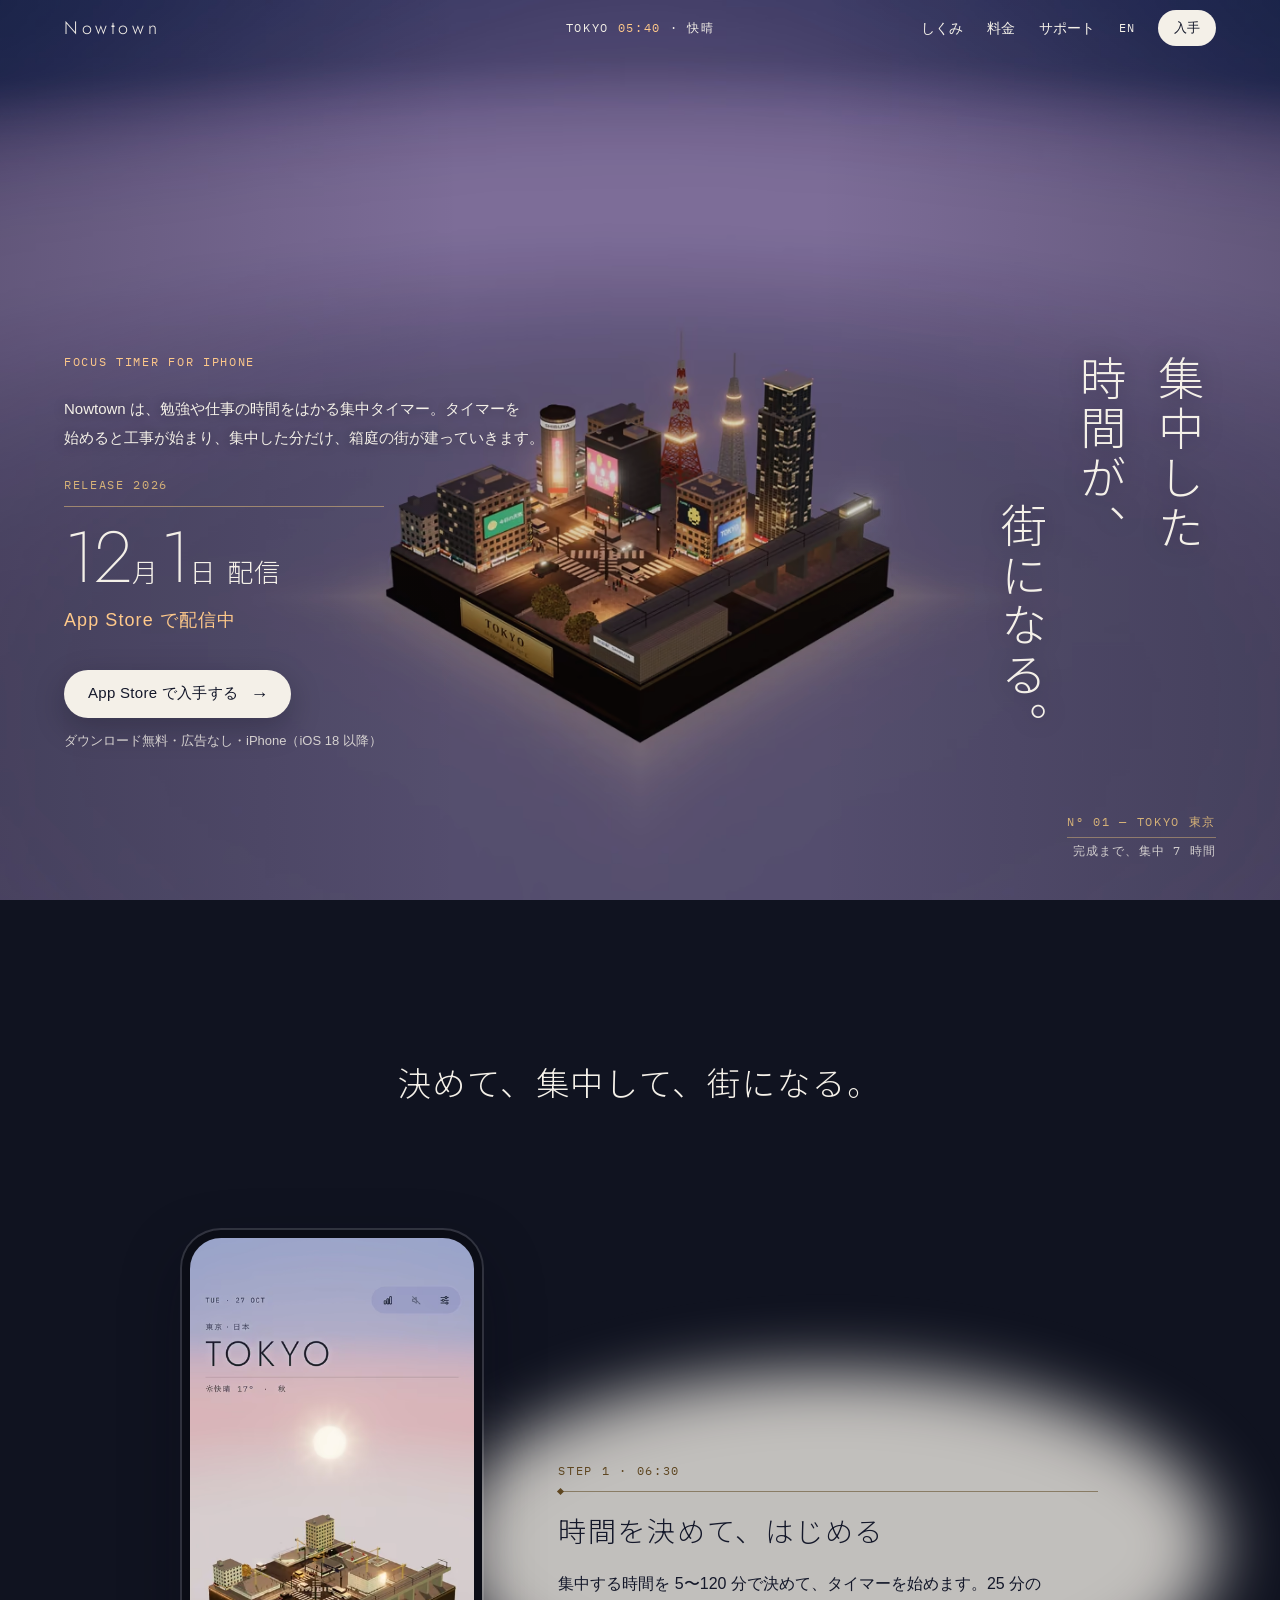
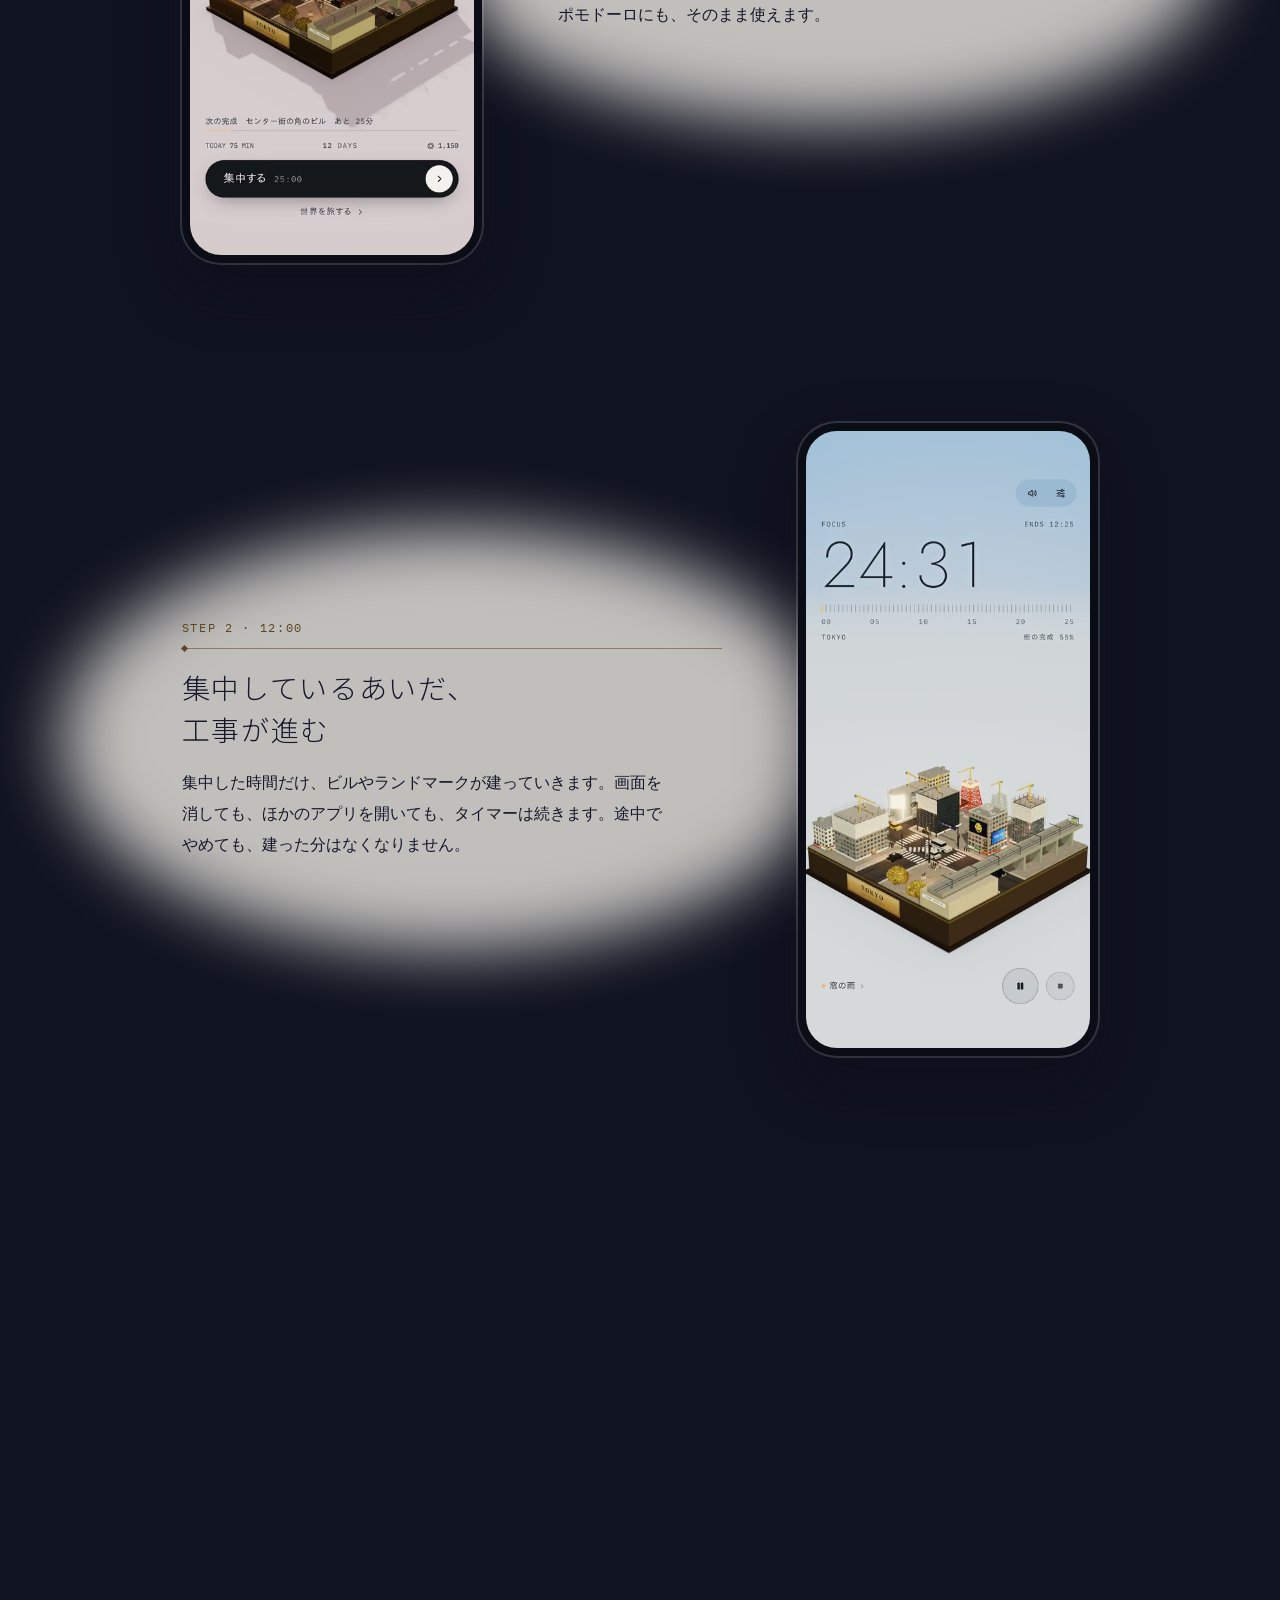
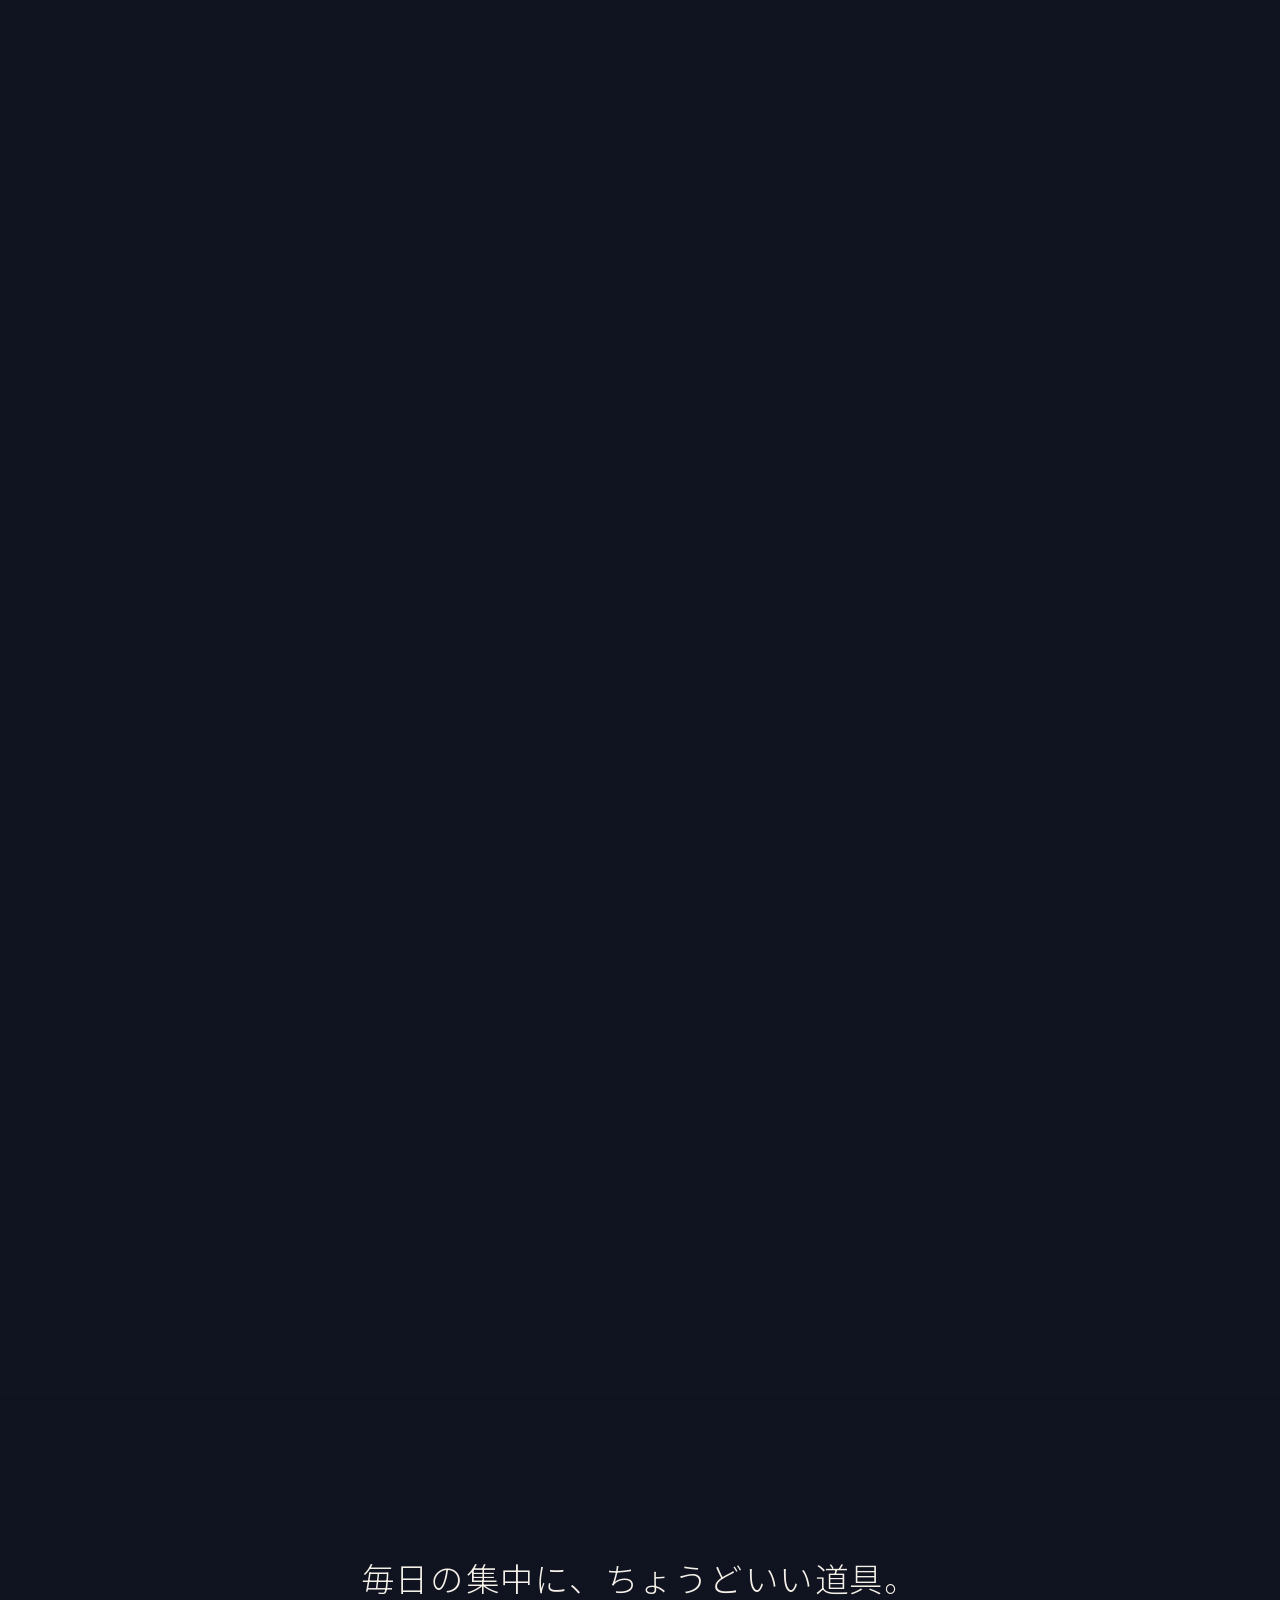
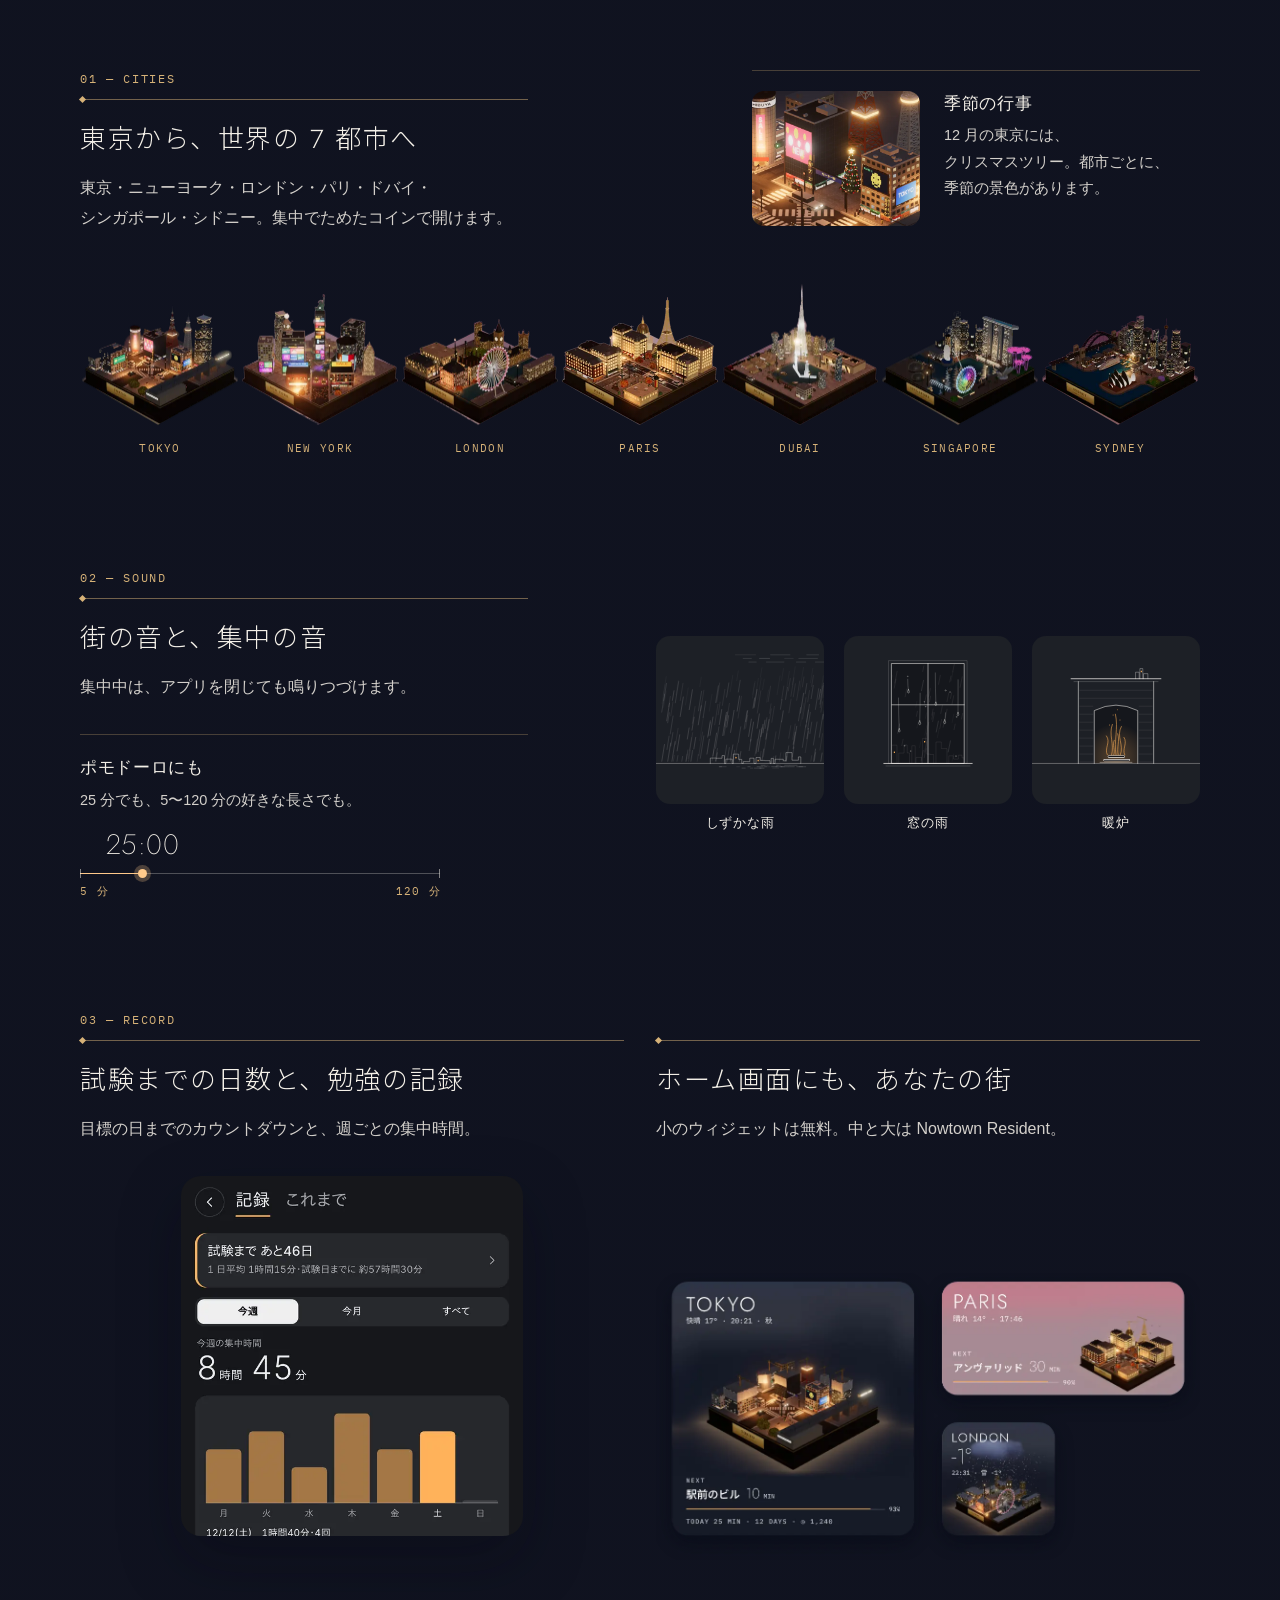
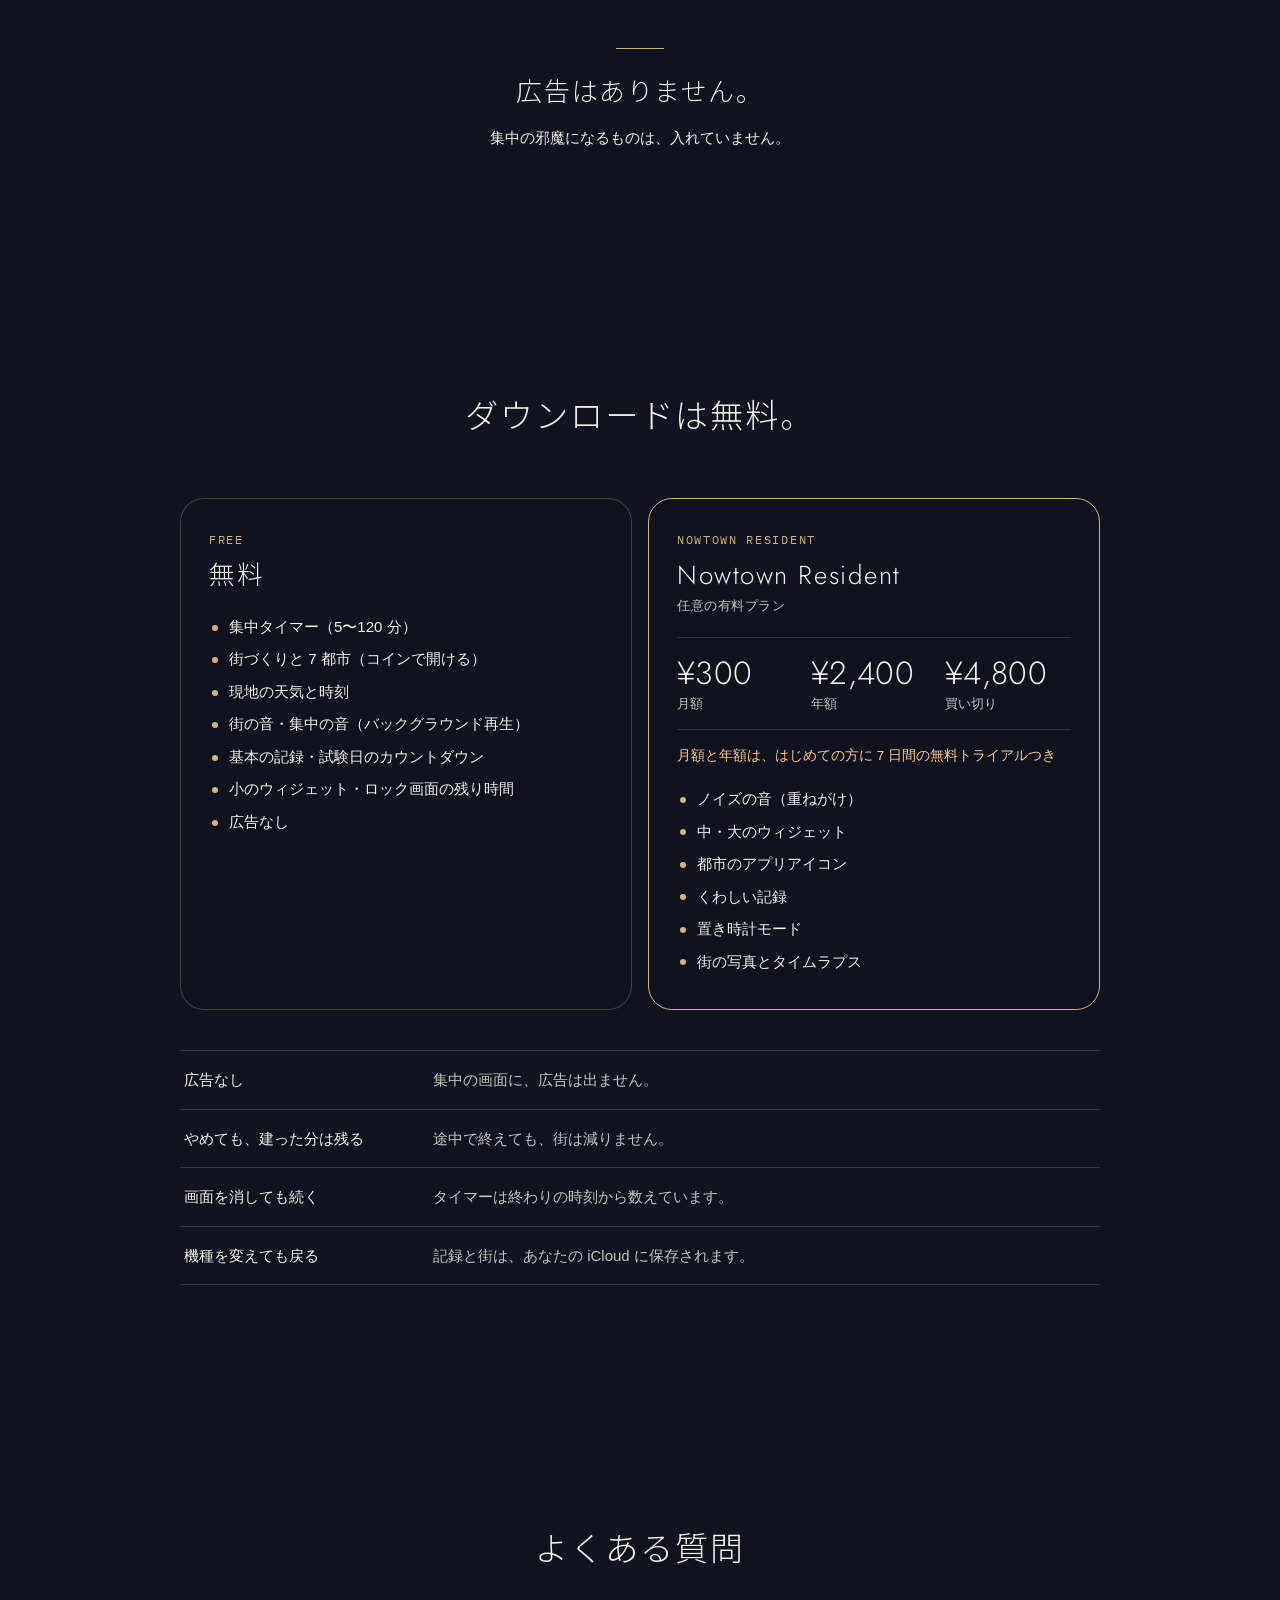
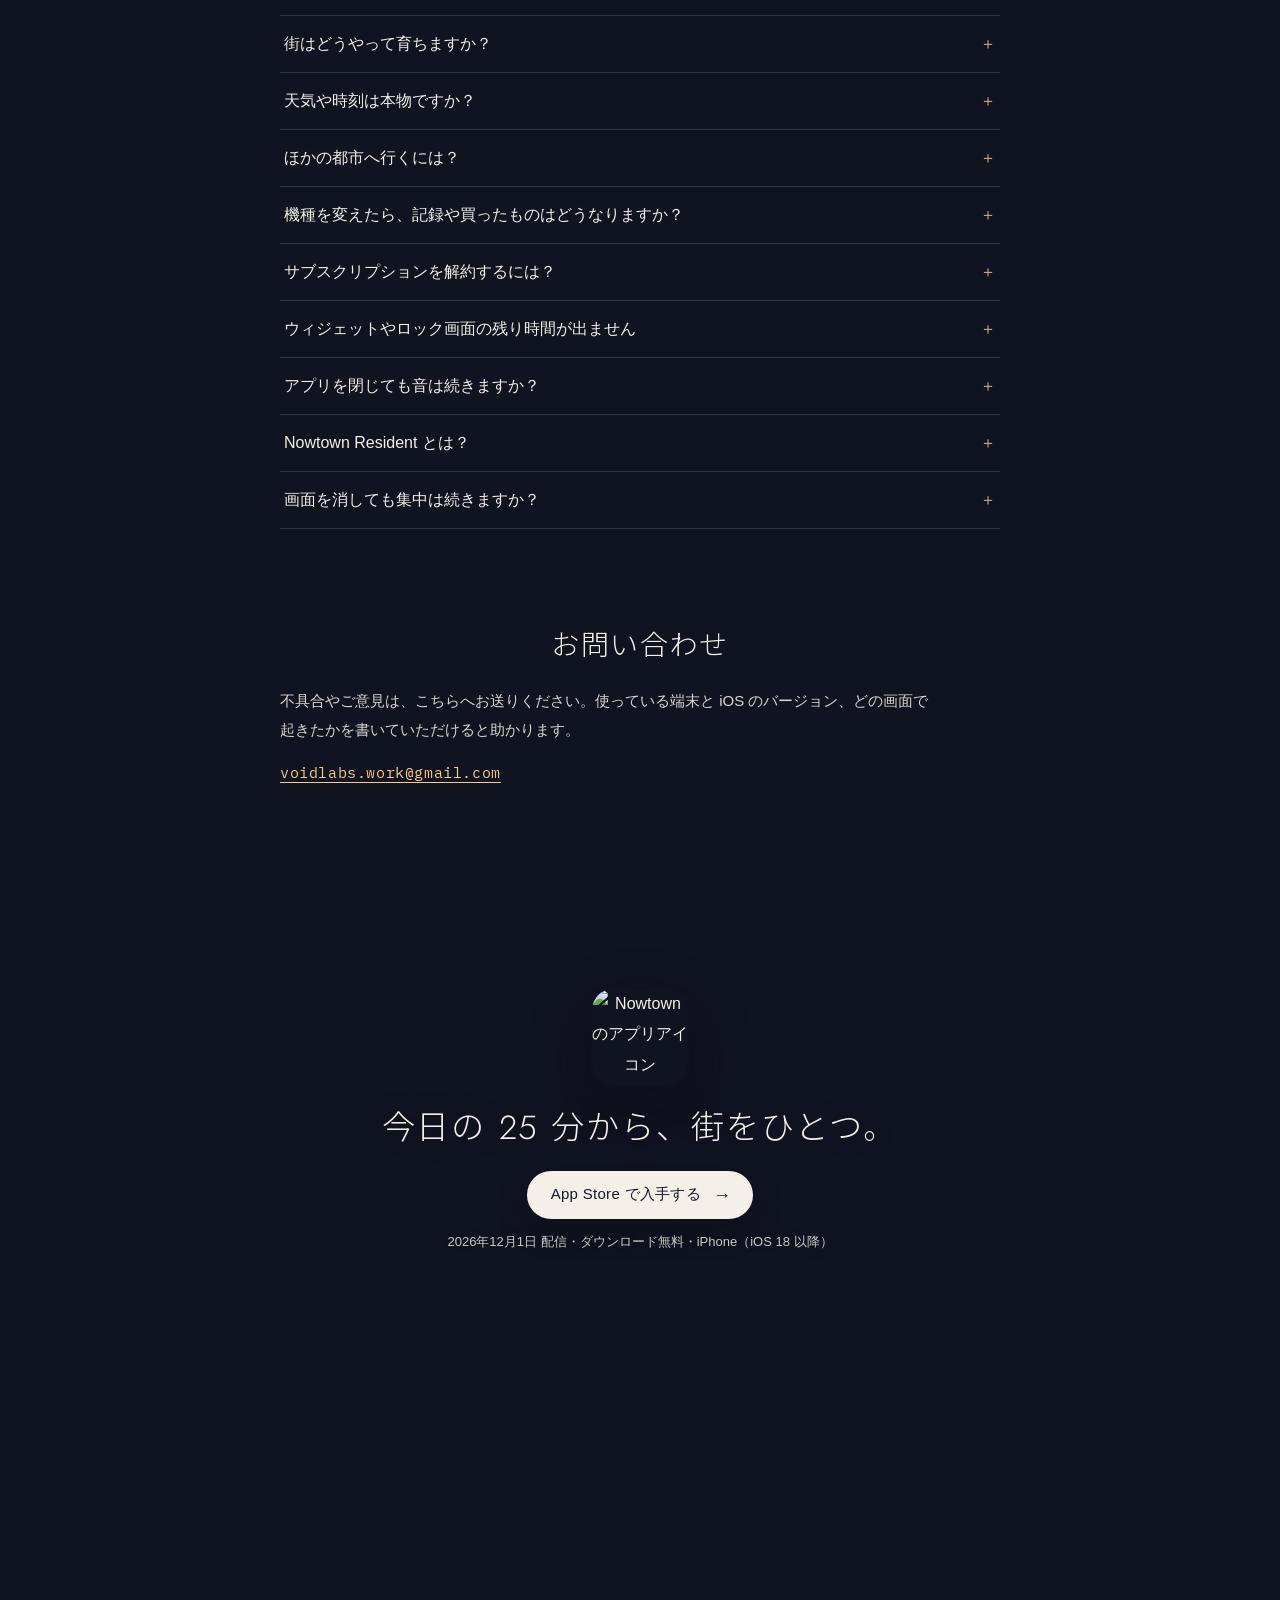
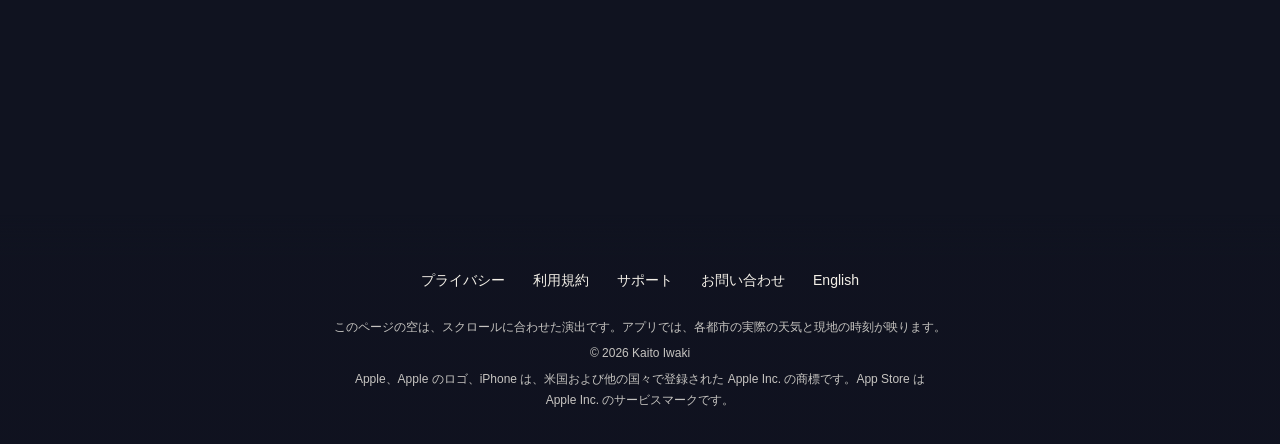
==== commit bf521b8c: "公式サイトを新しいデザインに作りかえる - スクロールで夜明けから夜へ空が変わる 1 枚のページに - しくみの 4 つの手順、雨の場面、建っていく東京、機能の目録、料金、よくある質問 - 英語版（e" ====
--- a/index.html
+++ b/index.html
@@ -1,221 +1,356 @@
 <!doctype html>
-<html lang="ja">
+<html lang="ja" data-tone="light">
 <head>
 <meta charset="utf-8">
-<meta name="viewport" content="width=device-width, initial-scale=1">
-<title>Nowtown：箱庭の街で集中｜集中タイマーアプリ</title>
-<meta name="description" content="Nowtown は iPhone の集中タイマーアプリ。集中した時間だけ、箱庭の街が建っていきます。2026年12月1日 配信。App Store で予約受付中。">
+<meta name="viewport" content="width=device-width, initial-scale=1, viewport-fit=cover">
+<script>
+// 旧リンク（index.html#english など）は英語のページへ
+(function(h){var m={'#english':'','#faq-en':'#faq','#contact-en':'#contact'};if(h in m)location.replace('en/'+m[h]);})(location.hash);
+document.documentElement.classList.add('js');
+</script>
+<title>Nowtown：箱庭の街で集中｜街が建つ集中タイマー（iPhone）</title>
+<meta name="description" content="Nowtown は iPhone の集中タイマーアプリ。集中した時間だけ、箱庭の街が建っていきます。世界の 7 都市に、現地の天気と時刻。2026年12月1日 配信、App Store で予約受付中。">
+<link rel="canonical" href="https://kaitoiwaki.github.io/nowtown-site/">
+<link rel="alternate" hreflang="ja" href="https://kaitoiwaki.github.io/nowtown-site/">
+<link rel="alternate" hreflang="en" href="https://kaitoiwaki.github.io/nowtown-site/en/">
+<link rel="alternate" hreflang="x-default" href="https://kaitoiwaki.github.io/nowtown-site/">
+<meta name="theme-color" content="#101320">
+<meta name="apple-itunes-app" content="app-id=6824274766">
+<meta property="og:type" content="website">
+<meta property="og:url" content="https://kaitoiwaki.github.io/nowtown-site/">
 <meta property="og:title" content="Nowtown：箱庭の街で集中">
-<meta property="og:description" content="集中した時間だけ、箱庭の街が建っていく集中タイマーアプリ。2026年12月1日 配信。App Store で予約受付中。">
-<meta property="og:type" content="website">
-<link rel="preconnect" href="https://fonts.googleapis.com">
-<link rel="stylesheet" href="https://fonts.googleapis.com/css2?family=Jost:wght@300;400&family=IBM+Plex+Mono:wght@400;500&display=swap">
-<link rel="stylesheet" href="style.css">
+<meta property="og:description" content="集中した時間が、街になる。集中した時間だけ、箱庭の街が建っていく集中タイマー。2026年12月1日 配信、App Store で予約受付中。">
+<meta property="og:image" content="https://kaitoiwaki.github.io/nowtown-site/og-ja.png">
+<meta property="og:image:width" content="1200">
+<meta property="og:image:height" content="630">
+<meta property="og:locale" content="ja_JP">
+<meta name="twitter:card" content="summary_large_image">
 <link rel="icon" href="favicon.png">
 <link rel="apple-touch-icon" href="icon-180.png">
+<link rel="preload" href="assets/fonts/jost-300.woff2" as="font" type="font/woff2" crossorigin>
+<link rel="preload" href="assets/fonts/nt-display-jp-300.woff2" as="font" type="font/woff2" crossorigin>
+<script>
+// 最初の空（S0）のくっきりした絵を先に読む。Save-Data のときは読まない（ぼかした絵だけ）
+(function(d,p){if(navigator.connection&&navigator.connection.saveData)return;[['(min-aspect-ratio: 2/3)','land',1600,2560],['(max-aspect-ratio: 2/3)','port',720,1080]].forEach(function(v){var l=d.createElement('link');l.rel='preload';l.as='image';l.type='image/avif';l.media=v[0];l.setAttribute('imagesizes','100vw');l.setAttribute('fetchpriority','high');l.setAttribute('imagesrcset',p+'s0-'+v[1]+'-sharp-'+v[2]+'.avif '+v[2]+'w, '+p+'s0-'+v[1]+'-sharp-'+v[3]+'.avif '+v[3]+'w');d.head.appendChild(l);});})(document,'assets/sky/');
+</script>
+<link rel="stylesheet" href="assets/site.css?v=271fb46b">
+<script type="application/ld+json">
+{"@context":"https://schema.org","@type":"SoftwareApplication","name":"Nowtown：箱庭の街で集中","operatingSystem":"iOS 18","applicationCategory":"ProductivityApplication","description":"集中した時間だけ、箱庭の街が建っていく iPhone の集中タイマー。","url":"https://kaitoiwaki.github.io/nowtown-site/","installUrl":"https://apps.apple.com/jp/app/id6824274766","datePublished":"2026-12-01","inLanguage":"ja","offers":{"@type":"Offer","price":0,"priceCurrency":"JPY"}}
+</script>
+<script src="assets/site.js?v=91e20471" defer></script>
 </head>
 <body>
-<div class="hero night"><div class="hero-inner">
-  <div class="top"><a class="brand" href="./">Nowtown</a><nav><a href="./" aria-current="page">アプリ / App</a><a href="#faq">サポート / Support</a><a href="privacy.html">プライバシー / Privacy</a><a href="terms.html">利用規約 / Terms</a></nav></div>
-  <div class="intro">
-    <div class="intro-text">
-      <p class="eyebrow">iPhone の集中タイマーアプリ</p>
-      <h1>集中した時間だけ、<wbr>箱庭の街が<wbr>建っていく。</h1>
-      <p class="lead"><strong>Nowtown：箱庭の街で集中</strong> は、勉強や仕事の時間をはかる集中タイマーです。タイマーを始めると街の工事が始まり、集中した分だけ建物が建ちます。</p>
-      <p class="release"><span class="dot"></span>2026年12月1日 配信。App Store で予約受付中</p>
-      <p class="cta-row"><a class="cta" href="https://apps.apple.com/jp/app/id6824274766">App Store で予約する</a></p>
-      <p class="hero-en" lang="en">A focus timer for iPhone that builds a tiny city while you focus. Coming December 1, 2026. <a href="https://apps.apple.com/app/id6824274766">Pre-order on the App Store</a></p>
-      <p class="jump"><a href="#faq">よくある質問</a><a href="#contact">お問い合わせ</a><a href="#english">English</a></p>
-    </div>
-    <div class="shot intro-shot"><img src="shots/ja-1.webp" width="660" height="1434" alt="夜の東京の箱庭と、残り 24 分 45 秒の集中タイマーの画面"></div>
-  </div>
-</div></div>
-<main>
-  <p class="updated">本物の天気と時間の街で、集中。　<a class="lang-switch" href="#english">English is below.</a></p>
-
-  <section class="lang" lang="ja">
-    <div class="feature">
-      <div>
-        <h2>しくみ</h2>
-        <ol class="steps">
-          <li><strong>時間を決めて、はじめる</strong><span>集中する時間（5〜120 分）を決めて、タイマーを始めます。</span></li>
-          <li><strong>集中しているあいだ、工事が進む</strong><span>集中した時間だけ、ビルやランドマークが建っていきます。途中でやめても、建った分はなくなりません。</span></li>
-          <li><strong>毎日つづけると、街が完成</strong><span>1 日に 25 分を 1 回なら、約 17 日で東京が完成します。</span></li>
+<a class="skip" href="#main">本文へ</a>
+
+<!-- 空（ページ全体の背景。スクロールに合わせて、夜明け前から夜へ） -->
+<div class="sky" aria-hidden="true">
+  <div class="sky__soft">
+    <div class="sky__layer" data-i="0"><picture><source media="(max-aspect-ratio: 2/3)" srcset="assets/sky/s0-port-soft.webp"><img src="assets/sky/s0-land-soft.webp" alt="" decoding="async" fetchpriority="high"></picture></div>
+    <div class="sky__layer" data-i="1"><picture><source media="(max-aspect-ratio: 2/3)" srcset="assets/sky/s1-port-soft.webp"><img src="assets/sky/s1-land-soft.webp" alt="" decoding="async"></picture></div>
+    <div class="sky__layer" data-i="2"><picture><source media="(max-aspect-ratio: 2/3)" srcset="assets/sky/s2-port-soft.webp"><img src="assets/sky/s2-land-soft.webp" alt="" decoding="async"></picture></div>
+    <div class="sky__layer" data-i="3"><picture><source media="(max-aspect-ratio: 2/3)" srcset="assets/sky/s3-port-soft.webp"><img src="assets/sky/s3-land-soft.webp" alt="" decoding="async"></picture></div>
+    <div class="sky__layer" data-i="4"><picture><source media="(max-aspect-ratio: 2/3)" srcset="assets/sky/s4-port-soft.webp"><img src="assets/sky/s4-land-soft.webp" alt="" decoding="async"></picture></div>
+    <div class="sky__layer" data-i="5"><picture><source media="(max-aspect-ratio: 2/3)" srcset="assets/sky/s5-port-soft.webp"><img src="assets/sky/s5-land-soft.webp" alt="" decoding="async"></picture></div>
+    <div class="sky__layer" data-i="6"><picture><source media="(max-aspect-ratio: 2/3)" srcset="assets/sky/s6-port-soft.webp"><img src="assets/sky/s6-land-soft.webp" alt="" decoding="async"></picture></div>
+  </div>
+  <div class="sky__sharp">
+    <div class="sky__layer" data-i="0" data-s="0"></div>
+    <div class="sky__layer" data-i="1" data-s="1"></div>
+    <div class="sky__layer" data-i="2"></div>
+    <div class="sky__layer" data-i="3" data-s="3"></div>
+    <div class="sky__layer" data-i="4" data-s="4"></div>
+    <div class="sky__layer" data-i="5" data-s="5"></div>
+    <div class="sky__layer" data-i="6" data-s="6"></div>
+  </div>
+  <div class="sky__scrim"></div>
+</div>
+
+<header class="hd">
+  <a class="hd__brand" href="./">Nowtown</a>
+  <p class="hd__clock" aria-hidden="true"><span class="hd__city">TOKYO </span><b data-clock>05:40</b> · <span data-wx>快晴</span></p>
+  <nav class="hd__nav" aria-label="ページ内">
+    <a class="hd__link" href="#how">しくみ</a>
+    <a class="hd__link" href="#price">料金</a>
+    <a class="hd__link" href="#faq">サポート</a>
+    <a class="hd__lang" href="en/" hreflang="en" lang="en">EN</a>
+    <a class="hd__cta" href="https://apps.apple.com/jp/app/id6824274766"><span data-pre>予約する</span><span data-post hidden>入手</span></a>
+  </nav>
+</header>
+
+<main id="main">
+
+<!-- 1. ヒーロー（S0 夜明け前・窓） -->
+<section class="hero" id="top" data-stage="0" data-sharp="1">
+  <div class="hero__col">
+    <p class="label">Focus timer for iPhone</p>
+    <h1 class="hero__h1 jpd"><span>集中した<wbr>時間が、</span><span>街になる。</span></h1>
+    <p class="hero__lead hero__lead--full"><span class="nb">Nowtown は、</span><wbr>勉強や<wbr>仕事の<wbr>時間を<wbr>はかる<wbr>集中タイマー。<wbr>タイマーを<wbr>始めると<wbr>工事が<wbr>始まり、<wbr>集中した<wbr>分だけ、<wbr>箱庭の<wbr>街が<wbr>建っていきます。</p>
+    <p class="hero__lead hero__lead--short">勉強や<wbr>仕事の<wbr>時間を<wbr>はかる<wbr>集中タイマー。<br>集中した<wbr>分だけ、<wbr>箱庭の<wbr>街が<wbr>建っていきます。</p>
+    <div class="date">
+      <p class="label date__label">Release 2026</p>
+      <p class="date__day jpd"><span class="date__n">12</span>月<span class="date__n">1</span>日 配信</p>
+      <p class="date__status"><span data-pre>App Store で予約受付中</span><span data-post hidden>App Store で配信中</span></p>
+    </div>
+    <div class="cta" id="hero-cta">
+      <a class="store" href="https://apps.apple.com/jp/app/id6824274766"><span data-pre>App Store で予約する</span><span data-post hidden>App Store で入手する</span><span class="store__arrow" aria-hidden="true">→</span></a>
+      <p class="cta__note">ダウンロード無料・<wbr>広告なし・<wbr>iPhone<wbr><span class="nb">（iOS 18 以降）</span></p>
+      <p class="date__line"><span data-pre><span class="nb">2026年12月1日 配信・</span><wbr>予約受付中</span><span data-post hidden>2026年12月1日から<wbr>配信中</span></p>
+    </div>
+  </div>
+  <p class="plate hero__plate"><span class="plate__no">Nº 01 — TOKYO 東京</span><span class="plate__sub">完成まで、集中 7 時間</span></p>
+  <a class="hero__down" href="#how" aria-label="しくみへ">↓</a>
+</section>
+
+<!-- 2. しくみ：導入＋Step 1（S1 朝焼け・ベール） -->
+<section class="how" id="how" data-stage="1" data-sharp="0">
+  <h2 class="h2 jpd how__h2">決めて、<wbr>集中して、<wbr>街に<wbr>なる。</h2>
+  <div class="step">
+    <figure class="phone"><picture><source type="image/avif" srcset="assets/shots/home-ja-440.avif 440w, assets/shots/home-ja-660.avif 660w" sizes="(min-width: 1024px) 300px, (min-width: 407px) 236px, 58vw"><img src="assets/shots/home-ja-440.webp" srcset="assets/shots/home-ja-440.webp 440w, assets/shots/home-ja-660.webp 660w" sizes="(min-width: 1024px) 300px, (min-width: 407px) 236px, 58vw" width="440" height="956" loading="lazy" decoding="async" alt="朝 6 時 30 分の東京の箱庭。工事が始まったばかりのホーム画面と、「集中する 25:00」のボタン"></picture></figure>
+    <div class="note">
+      <p class="note__label">Step 1 · 06:30</p>
+      <h3 class="note__h jpd">時間を決めて、<wbr>はじめる</h3>
+      <p class="note__p">集中する<wbr>時間を <span class="nb">5〜120 分で</span><wbr>決めて、<wbr>タイマーを<wbr>始めます。<wbr><span class="nb">25 分の</span><wbr>ポモドーロにも、<wbr>そのまま<wbr>使えます。</p>
+    </div>
+  </div>
+</section>
+
+<!-- 3. Step 2（S2 昼・ベール） -->
+<section class="step-sec" data-stage="2" data-sharp="0">
+  <div class="step step--rev">
+    <figure class="phone"><picture><source type="image/avif" srcset="assets/shots/focus-ja-440.avif 440w, assets/shots/focus-ja-660.avif 660w" sizes="(min-width: 1024px) 300px, (min-width: 407px) 236px, 58vw"><img src="assets/shots/focus-ja-440.webp" srcset="assets/shots/focus-ja-440.webp 440w, assets/shots/focus-ja-660.webp 660w" sizes="(min-width: 1024px) 300px, (min-width: 407px) 236px, 58vw" width="440" height="956" loading="lazy" decoding="async" alt="昼 12 時の晴れた東京の箱庭に、クレーンが立っている。残り 24 分台の集中タイマーの画面"></picture></figure>
+    <div class="note">
+      <p class="note__label">Step 2 · 12:00</p>
+      <h3 class="note__h jpd">集中しているあいだ、<wbr>工事が進む</h3>
+      <p class="note__p">集中した<wbr>時間だけ、<wbr>ビルや<wbr>ランドマークが<wbr>建っていきます。<wbr>画面を<wbr>消しても、<wbr>ほかの<wbr>アプリを<wbr>開いても、<wbr>タイマーは<wbr>続きます。<wbr>途中で<wbr>やめても、<wbr>建った<wbr>分は<wbr>なくなりません。</p>
+    </div>
+  </div>
+</section>
+
+<!-- 4. Step 3（S3 午後の小雨・窓） -->
+<section class="rain">
+  <div class="rain__window" data-stage="3" data-sharp="1">
+    <p class="rain__mh jpd" aria-hidden="true">東京が<wbr>雨なら、<br>箱庭にも雨。</p>
+  </div>
+  <div class="rain__track" data-stage="3" data-sharp="1" data-sharp-m="0">
+    <div class="rain__body">
+      <div class="note rain__note">
+        <p class="note__label">Step 3 · 14:30 · 小雨</p>
+        <h3 class="note__h jpd rain__h">東京が雨なら、<wbr>箱庭にも雨。</h3>
+        <p class="note__p">箱庭には、<wbr>その<wbr>都市の<wbr>いまの<wbr>天気と<wbr>現地の<wbr>時刻が<wbr>映ります。<wbr>ロンドンが<wbr>雪なら、<wbr>ロンドンの<wbr>箱庭にも<wbr>雪が<wbr>降ります。</p>
+      </div>
+      <figure class="phone rain__phone"><picture><source type="image/avif" srcset="assets/shots/rain-ja-440.avif 440w, assets/shots/rain-ja-660.avif 660w" sizes="(min-width: 1024px) 260px, (min-width: 407px) 236px, 58vw"><img src="assets/shots/rain-ja-440.webp" srcset="assets/shots/rain-ja-440.webp 440w, assets/shots/rain-ja-660.webp 660w" sizes="(min-width: 1024px) 260px, (min-width: 407px) 236px, 58vw" width="440" height="956" loading="lazy" decoding="async" alt="小雨の東京の箱庭。アプリのホーム画面に、都市名 TOKYO と、小雨・17 度の表示"></picture></figure>
+    </div>
+  </div>
+</section>
+
+<!-- 5. Step 4（S4 夕焼け・ベール。ピン留めした 1 台の箱庭が、スクロールで建っていく） -->
+<section class="grow-sec" id="grow" data-stage="4" data-sharp="0">
+  <div class="note grow__note">
+    <p class="note__label">Step 4 · 16:40</p>
+    <h3 class="note__h jpd"><span class="nb">7 時間の集中で、</span><wbr>街が完成</h3>
+    <p class="note__p"><span class="nb">1 日に</span> <span class="nb">25 分を</span> <span class="nb">1 回なら、</span><wbr><span class="nb">約 17 日で</span><wbr>東京が<wbr>完成します。<wbr>集中で<wbr>たまった<wbr>コインで、<wbr>次の<wbr>都市を<wbr>開けられます。</p>
+  </div>
+  <div class="grow__track">
+    <div class="grow__pin">
+      <ol class="grow" aria-label="集中した合計の時間と、東京の育ち方">
+        <li><img src="assets/cut/b25.webp" srcset="assets/cut/b25-260.webp 260w, assets/cut/b25.webp 520w, assets/cut/b25-1040.webp 1040w" sizes="(min-width: 1024px) 490px, 84vw" width="520" height="345" loading="lazy" decoding="async" alt="25 分：工事の囲いと、小さな建物"><span class="grow__cap">25 分</span></li>
+        <li><img src="assets/cut/b120.webp" srcset="assets/cut/b120-260.webp 260w, assets/cut/b120.webp 520w, assets/cut/b120-1040.webp 1040w" sizes="(min-width: 1024px) 490px, 84vw" width="520" height="345" loading="lazy" decoding="async" alt="2 時間：低いビルが建ちはじめた東京"><span class="grow__cap">2 時間</span></li>
+        <li><img src="assets/cut/b240.webp" srcset="assets/cut/b240-260.webp 260w, assets/cut/b240.webp 520w, assets/cut/b240-1040.webp 1040w" sizes="(min-width: 1024px) 490px, 84vw" width="520" height="384" loading="lazy" decoding="async" alt="4 時間：高いビルと塔が建ちはじめた東京"><span class="grow__cap">4 時間</span></li>
+        <li><img src="assets/cut/b420.webp" srcset="assets/cut/b420-260.webp 260w, assets/cut/b420.webp 520w, assets/cut/b420-1040.webp 1040w" sizes="(min-width: 1024px) 490px, 84vw" width="520" height="417" loading="lazy" decoding="async" alt="7 時間：ランドマークまでそろった、完成した東京"><span class="grow__cap">7 時間 完成</span></li>
+      </ol>
+      <div class="grow__meter" aria-hidden="true">
+        <p class="grow__time"><b data-gh>0</b><i>時間</i><b data-gm>25</b><i>分</i></p>
+        <ol class="grow__scale">
+          <li style="--at: .0595">25 分</li>
+          <li style="--at: .2857">2 時間</li>
+          <li style="--at: .5714">4 時間</li>
+          <li style="--at: 1">7 時間 完成</li>
         </ol>
       </div>
-      <div class="shot"><img src="shots/ja-2.webp" width="660" height="1434" alt="東京が建っていく 3 段階。はじめは工事現場だけ、3 時間でビルが建ちはじめ、7 時間で東京タワーまで完成" loading="lazy"></div>
-    </div>
-
-    <div class="feature">
-      <div>
-        <h2>今の天気と時刻が、街に映る</h2>
-        <p>箱庭には、その都市の今の天気と時刻が映ります。ロンドンに雪が降れば、箱庭にも雪が降ります。</p>
-      </div>
-      <div class="shot"><img src="shots/ja-3.webp" width="660" height="1434" alt="雪が降る夜のロンドンの箱庭" loading="lazy"></div>
-    </div>
-
-    <div class="feature">
-      <div>
-        <h2>世界の 7 都市</h2>
-        <p class="cities">東京・ニューヨーク・パリ・ロンドン・ドバイ・シンガポール・シドニー</p>
-        <p>集中してためたコインで、次の都市を開けられます（1 都市ずつ購入することもできます）。</p>
-      </div>
-      <div class="shot"><img src="shots/ja-6.webp" width="660" height="1434" alt="7 都市の箱庭の一覧" loading="lazy"></div>
-    </div>
-
-    <h2>こんなときに</h2>
-    <p class="scenes"><span>勉強に。</span><span>仕事に。</span><span>読書に。</span></p>
-    <p>画面を消しても、ほかのアプリを開いても、タイマーは続きます。</p>
-
-    <h2>アプリの画面</h2>
-    <div class="strip">
-      <div class="shot"><img src="shots/ja-4.webp" width="660" height="1434" alt="雨の音、暖炉の音、好きな音楽を流せる" loading="lazy"></div>
-      <div class="shot"><img src="shots/ja-5.webp" width="660" height="1434" alt="集中の終わりにできる、今日の 1 枚のカード" loading="lazy"></div>
-      <div class="shot"><img src="shots/ja-7.webp" width="660" height="1434" alt="ホーム画面に置いた箱庭のウィジェット" loading="lazy"></div>
-    </div>
-
-    <h2>料金</h2>
-    <p>広告はありません。集中のタイマー・基本の記録・小のウィジェット・ロック画面の残り時間は、無料で使えます。</p>
-    <p>有料のプラン「Nowtown Resident」（月額・年額・買い切り）では、中と大のウィジェット、集中の音（ノイズと重ねがけ）、くわしい記録、置き時計モードなどの特典が使えます。</p>
-    <p class="note">iPhone（iOS 18 以降）</p>
-
-    <div class="cta-block">
-      <p class="release"><span class="dot"></span>2026年12月1日 配信。App Store で予約受付中</p>
-      <p class="cta-row"><a class="cta" href="https://apps.apple.com/jp/app/id6824274766">App Store で予約する</a></p>
-    </div>
-
-    <h2 id="faq">よくある質問</h2>
-
-    <h3>街はどうやって育ちますか？</h3>
-    <p>その街で集中した時間だけ、ビルやランドマークの工事が進みます。どの現場も一斉に工事が始まり、集中を終えたときに完成した建物が姿を見せます。途中でやめても、建った分はなくなりません。</p>
-
-    <h3>天気や時刻は本物ですか？</h3>
-    <p>はい。箱庭の街の、今の天気と時刻を映しています（天気は Apple WeatherKit を使っています）。</p>
-
-    <h3>ほかの都市へ行くには？</h3>
-    <p>集中してためたコインで開けるか、1 都市ずつ購入できます。</p>
-
-    <h3>機種を変えたら、記録や買ったものはどうなりますか？</h3>
-    <p>集中の記録・コイン・開けた都市・工事の進み具合は、あなたの iCloud（Apple ID）にも保存されます。新しい機種で同じ Apple ID の iCloud にサインインしていれば、アプリを入れるとそのまま戻ります。購入したものは、アプリの設定のいちばん下にある「購入を復元」で戻せます。</p>
-
-    <h3>サブスクリプションを解約するには？</h3>
-    <p>端末の「設定」→ 自分の名前 →「サブスクリプション」→ Nowtown から解約できます。期間が終わる 24 時間前までに解約すると、次の更新で請求されません。</p>
-
-    <h3>ウィジェットやロック画面の残り時間が出ません</h3>
-    <p>本アプリは iOS 18 以降で使えます。ロック画面の残り時間（Apple Watch も）と、小のウィジェットは、だれでも使えます。中と大のウィジェットは Nowtown Resident の特典です（住人でないときは、景色と都市名だけを表示します）。ウィジェットは、ホーム画面を長押しして左上の「編集」→「ウィジェットを追加」→ Nowtown から置けます。</p>
-
-    <h3>アプリを閉じても音は続きますか？</h3>
-    <p>集中しているあいだは続きます。右上の音のボタンがオンなら、集中中にアプリを閉じても、街の音と集中の音が集中の終わりまで流れます。集中していないとき（ホーム・休憩・一時停止中）にアプリを閉じると、音は止まります。</p>
-
-    <h3>Nowtown Resident とは？</h3>
-    <p>有料のプランです（月額・年額・買い切り）。中と大のウィジェット、都市のアイコン、くわしい記録、置き時計モード、街の写真と動画、集中の音（ノイズと重ねがけ）が使えます。集中・基本の記録・小のウィジェット・ロック画面の残り時間・閉じても鳴る音は、だれでも無料です。ファミリー共有に対応しています。</p>
-
-    <h3>画面を消しても集中は続きますか？</h3>
-    <p>はい。残り時間は終わる時刻から数えているので、画面を消しても、ほかのアプリを開いても続きます。</p>
-
-    <h2 id="contact">お問い合わせ</h2>
-    <p>不具合やご意見は、こちらへお送りください。使っている端末と iOS のバージョン、どの画面で起きたかを書いていただけると助かります。</p>
-    <p><a href="mailto:voidlabs.work@gmail.com">voidlabs.work@gmail.com</a></p>
-  </section>
-
-  <section class="lang" lang="en" id="english">
-    <div class="feature">
-      <div>
-        <p class="eyebrow">Focus timer for iPhone</p>
-        <h2>A focus timer that builds a tiny city while you focus.</h2>
-        <p class="release"><span class="dot"></span>Coming December 1, 2026. Pre-order now on the App Store</p>
-        <p class="cta-row"><a class="cta" href="https://apps.apple.com/app/id6824274766">Pre-order on the App Store</a></p>
-        <p class="jump"><a href="#faq-en">Support</a><a href="#contact-en">Contact</a></p>
-      </div>
-      <div class="shot"><img src="shots/en-1.webp" width="660" height="1434" alt="A diorama of Tokyo at night with a focus timer showing 24:41" loading="lazy"></div>
-    </div>
-
-    <div class="feature">
-      <div>
-        <h2>How it works</h2>
-        <ol class="steps">
-          <li><strong>Set a time and start</strong><span>Choose a focus time (5 to 120 minutes) and start the timer.</span></li>
-          <li><strong>The city goes up while you focus</strong><span>Buildings and landmarks are built with the time you focus. If you stop early, what has been built stays.</span></li>
-          <li><strong>Keep going, and the city is complete</strong><span>With one 25-minute session a day, Tokyo is complete in about 17 days.</span></li>
-        </ol>
-      </div>
-      <div class="shot"><img src="shots/en-2.webp" width="660" height="1434" alt="Tokyo in three stages: just a site at the start, the first towers at 3 hours, Tokyo Tower complete at 7 hours" loading="lazy"></div>
-    </div>
-
-    <div class="feature">
-      <div>
-        <h2>Real weather. Real time.</h2>
-        <p>Each city shows its current weather and local time. When it snows in London, it snows in your diorama.</p>
-      </div>
-      <div class="shot"><img src="shots/en-3.webp" width="660" height="1434" alt="A diorama of London on a snowy night" loading="lazy"></div>
-    </div>
-
-    <div class="feature">
-      <div>
-        <h2>Seven cities</h2>
-        <p class="cities">Tokyo, New York, Paris, London, Dubai, Singapore and Sydney</p>
-        <p>Open new cities with the coins you earn by focusing, or buy them one at a time.</p>
-      </div>
-      <div class="shot"><img src="shots/en-6.webp" width="660" height="1434" alt="The seven city dioramas" loading="lazy"></div>
-    </div>
-
-    <h2>Made for</h2>
-    <p class="scenes"><span>Studying.</span><span>Working.</span><span>Reading.</span></p>
-    <p>The timer keeps going when the screen is off or you switch apps.</p>
-
-    <h2>Screens</h2>
-    <div class="strip">
-      <div class="shot"><img src="shots/en-4.webp" width="660" height="1434" alt="Rain, a fireplace, or your own music" loading="lazy"></div>
-      <div class="shot"><img src="shots/en-5.webp" width="660" height="1434" alt="A card for every session" loading="lazy"></div>
-      <div class="shot"><img src="shots/en-7.webp" width="660" height="1434" alt="Diorama widgets on the Home Screen" loading="lazy"></div>
-    </div>
-
-    <h2>Price</h2>
-    <p>No ads. The focus timer, basic history, the small widget and the Lock Screen timer are free for everyone.</p>
-    <p>Nowtown Resident, our paid plan (monthly, yearly or one-time), adds the medium and large widgets, more focus sounds (noise and layering), detailed records, desk clock mode and more.</p>
-    <p class="note">iPhone (iOS 18 or later)</p>
-
-    <div class="cta-block">
-      <p class="release"><span class="dot"></span>Coming December 1, 2026. Pre-order now on the App Store</p>
-      <p class="cta-row"><a class="cta" href="https://apps.apple.com/app/id6824274766">Pre-order on the App Store</a></p>
-    </div>
-
-    <h2 id="faq-en">Support</h2>
-    <p class="updated">Real weather. Real time.</p>
-
-    <h3>How does the city grow?</h3>
-    <p>Buildings and landmarks are built with the time you focus in that city. Every site starts at once, and finished buildings are revealed when you end a focus session. If you stop early, what has been built stays.</p>
-
-    <h3>Are the weather and time real?</h3>
-    <p>Yes. The diorama shows the current weather and local time of each city (weather by Apple WeatherKit).</p>
-
-    <h3>How do I visit other cities?</h3>
-    <p>Open them with the coins you earn by focusing, or buy them one at a time.</p>
-
-    <h3>I got a new device. What happens to my history and purchases?</h3>
-    <p>Your focus history, coins, unlocked cities and building progress are also saved to your iCloud (Apple ID). If you are signed in to iCloud with the same Apple ID on your new device, they come back when you install the App. To restore purchases, tap "Restore Purchases" at the bottom of Settings in the App.</p>
-
-    <h3>How do I cancel my subscription?</h3>
-    <p>Go to Settings → your name → Subscriptions → Nowtown. Cancel at least 24 hours before the end of the current period to avoid the next charge.</p>
-
-    <h3>The widget or the Lock Screen timer does not appear</h3>
-    <p>The App requires iOS 18 or later. The Lock Screen timer (including Apple Watch) and the small widget are free for everyone. The medium and large widgets are part of Nowtown Resident (without it, they show the view and the city name only). To add a widget, touch and hold the Home Screen, tap Edit → Add Widget → Nowtown.</p>
-
-    <h3>Does the sound continue when I close the App?</h3>
-    <p>During a focus session, yes. If the sound button at the top right is on, the city sound and focus sounds keep playing until the session ends, even after you close the App. When you are not focusing (Home, a break, or while paused), the sound stops when you close the App.</p>
-
-    <h3>What is Nowtown Resident?</h3>
-    <p>Our paid plan (monthly, yearly or one-time). It includes the medium and large widgets, city app icons, detailed records, desk clock mode, photos and video of your city, and more focus sounds (noise and layering). Focusing, basic history, the small widget, the Lock Screen timer and background sound are free for everyone. Family Sharing is supported.</p>
-
-    <h3>Does my session continue with the screen off?</h3>
-    <p>Yes. The timer counts down to the end time, so it keeps going when the screen is off or you switch apps.</p>
-
-    <h3 id="contact-en">Contact</h3>
-    <p>For bugs or feedback, please email us with your device model, iOS version and the screen where it happened.</p>
-    <p><a href="mailto:voidlabs.work@gmail.com">voidlabs.work@gmail.com</a></p>
-  </section>
-
-  <footer>© 2026 Kaito Iwaki</footer>
+    </div>
+  </div>
+</section>
+
+<!-- 6. 見せ場（S4 → S5・窓・ピン留め） -->
+<section class="dusk" id="dusk" data-stage-from="4" data-stage-to="5" data-sharp="1">
+  <div class="dusk__pin">
+    <div class="dusk__copy">
+      <p class="label dusk__label">Tokyo 16:40 → 17:20</p>
+      <h2 class="dusk__h jpd"><span>日が<wbr>暮れる<wbr>ころ、</span><span>街に<wbr>灯りがともる。</span></h2>
+    </div>
+  </div>
+</section>
+
+<!-- 7. 機能（S5 薄暮・ベール）：展示の目録。街・音・記録の 3 つの組と、結びの 1 行 -->
+<section class="feat" id="features" data-stage="5" data-sharp="0">
+  <h2 class="h2 jpd feat__h2">毎日の<wbr>集中に、<wbr>ちょうど<wbr>いい<wbr>道具。</h2>
+  <div class="cat">
+    <div class="cat__group cat__group--city">
+      <div class="cat__head">
+        <p class="cat__label">01 — Cities</p>
+        <h3 class="cat__h jpd">東京から、<wbr>世界の <span class="nb">7 都市へ</span></h3>
+        <p class="cat__p">東京・<wbr>ニューヨーク・<wbr>ロンドン・<wbr>パリ・<wbr>ドバイ・<wbr>シンガポール・<wbr>シドニー。<wbr>集中で<wbr>ためた<wbr>コインで<wbr>開けます。</p>
+      </div>
+      <ul class="cities" tabindex="0" aria-label="7 つの都市">
+        <li><img src="assets/cut/city-tokyo.webp" width="320" height="247" loading="lazy" decoding="async" alt=""><span>Tokyo</span></li>
+        <li><img src="assets/cut/city-newyork.webp" width="320" height="271" loading="lazy" decoding="async" alt=""><span>New York</span></li>
+        <li><img src="assets/cut/city-london.webp" width="320" height="221" loading="lazy" decoding="async" alt=""><span>London</span></li>
+        <li><img src="assets/cut/city-paris.webp" width="320" height="264" loading="lazy" decoding="async" alt=""><span>Paris</span></li>
+        <li><img src="assets/cut/city-dubai.webp" width="320" height="291" loading="lazy" decoding="async" alt=""><span>Dubai</span></li>
+        <li><img src="assets/cut/city-singapore.webp" width="320" height="237" loading="lazy" decoding="async" alt=""><span>Singapore</span></li>
+        <li><img src="assets/cut/city-sydney.webp" width="320" height="228" loading="lazy" decoding="async" alt=""><span>Sydney</span></li>
+      </ul>
+      <div class="cat__aside cat__aside--xmas">
+        <img class="cat__xmas" src="assets/cut/xmas.webp" width="560" height="449" loading="lazy" decoding="async" alt="12 月の夜の東京の箱庭。センター街のまん中に、灯りのついたクリスマスツリー">
+        <div class="cat__at">
+          <h3 class="cat__ah">季節の行事</h3>
+          <p><span class="nb">12 月の</span><wbr>東京には、<wbr>クリスマスツリー。<wbr>都市ごとに、<wbr>季節の<wbr>景色が<wbr>あります。</p>
+        </div>
+      </div>
+    </div>
+    <div class="cat__group cat__group--sound">
+      <div class="cat__head">
+        <p class="cat__label">02 — Sound</p>
+        <h3 class="cat__h jpd">街の<wbr>音と、<wbr>集中の<wbr>音</h3>
+        <p class="cat__p">集中中は、<wbr>アプリを<wbr>閉じても<wbr>鳴りつづけます。</p>
+      </div>
+      <ul class="sounds">
+        <li><img src="assets/sound/soft-rain.svg" width="464" height="464" loading="lazy" alt=""><span>しずかな雨</span></li>
+        <li><img src="assets/sound/window-rain.svg" width="464" height="464" loading="lazy" alt=""><span>窓の雨</span></li>
+        <li><img src="assets/sound/fireplace.svg" width="464" height="464" loading="lazy" alt=""><span>暖炉</span></li>
+      </ul>
+      <div class="cat__aside cat__aside--pomo">
+        <div class="cat__at">
+          <h3 class="cat__ah">ポモドーロにも</h3>
+          <p><span class="nb">25 分でも、</span><wbr><span class="nb">5〜120 分の</span><wbr>好きな<wbr>長さでも。</p>
+        </div>
+        <div class="cat__dial" aria-hidden="true">
+          <b class="cat__dial-t">25:00</b>
+          <i class="cat__dial-bar"></i>
+          <span class="cat__dial-a">5 分</span><span class="cat__dial-z">120 分</span>
+        </div>
+      </div>
+    </div>
+    <div class="cat__group cat__group--record">
+      <div class="cat__col">
+        <div class="cat__head">
+          <p class="cat__label">03 — Record</p>
+          <h3 class="cat__h jpd">試験までの<wbr>日数と、<wbr>勉強の<wbr>記録</h3>
+          <p class="cat__p">目標の<wbr>日までの<wbr>カウントダウンと、<wbr>週ごとの<wbr>集中時間。</p>
+        </div>
+        <img class="cat__shot" src="assets/shots/stats-ja.webp" width="600" height="632" loading="lazy" decoding="async" alt="記録の画面。試験まであと 46 日、今週の集中時間 8 時間 45 分と、曜日ごとの棒グラフ">
+      </div>
+      <div class="cat__col">
+        <div class="cat__head">
+          <div class="cat__label cat__label--blank" aria-hidden="true"></div>
+          <h3 class="cat__h jpd">ホーム画面にも、<wbr>あなたの<wbr>街</h3>
+          <p class="cat__p">小の<wbr>ウィジェットは<wbr>無料。<wbr>中と<wbr>大は <span class="nb">Nowtown Resident。</span></p>
+        </div>
+        <img class="cat__shot cat__shot--w" src="assets/shots/widgets-ja.webp" width="1137" height="600" loading="lazy" decoding="async" alt="大・中・小のウィジェット。大は東京、中はパリ、小はロンドンの箱庭">
+      </div>
+    </div>
+    <div class="cat__end">
+      <h3 class="cat__h cat__h--end jpd">広告は<wbr>ありません。</h3>
+      <p class="cat__p">集中の<wbr>邪魔に<wbr>なる<wbr>ものは、<wbr>入れていません。</p>
+    </div>
+  </div>
+</section>
+
+<!-- 8. 料金（S6 夜・ベール） -->
+<section class="price" id="price" data-stage="6" data-sharp="0">
+  <h2 class="h2 jpd">ダウンロードは<wbr>無料。</h2>
+  <div class="plans">
+    <div class="plan">
+      <p class="plan__tag">Free</p>
+      <h3 class="plan__h">無料</h3>
+      <ul class="dots">
+        <li>集中タイマー<wbr><span class="nb">（5〜120 分）</span></li>
+        <li>街づくりと <span class="nb">7 都市</span><wbr>（コインで<wbr>開ける）</li>
+        <li>現地の<wbr>天気と<wbr>時刻</li>
+        <li>街の<wbr>音・<wbr>集中の<wbr>音<wbr>（バックグラウンド再生）</li>
+        <li>基本の<wbr>記録・<wbr>試験日の<wbr>カウントダウン</li>
+        <li>小の<wbr>ウィジェット・<wbr>ロック画面の<wbr>残り<wbr>時間</li>
+        <li>広告なし</li>
+      </ul>
+    </div>
+    <div class="plan plan--res">
+      <p class="plan__tag">Nowtown Resident</p>
+      <h3 class="plan__h">Nowtown Resident<span>任意の<wbr>有料プラン</span></h3>
+      <dl class="prices">
+        <div><dt>月額</dt><dd><b>¥300</b></dd></div>
+        <div><dt>年額</dt><dd><b>¥2,400</b></dd></div>
+        <div><dt>買い切り</dt><dd><b>¥4,800</b></dd></div>
+      </dl>
+      <p class="plan__note">月額と<wbr>年額は、<wbr>はじめての<wbr>方に <span class="nb">7 日間の</span><wbr>無料トライアルつき</p>
+      <ul class="dots">
+        <li>ノイズの<wbr>音<wbr>（重ねがけ）</li>
+        <li>中・<wbr>大の<wbr>ウィジェット</li>
+        <li>都市の<wbr>アプリアイコン</li>
+        <li>くわしい記録</li>
+        <li>置き時計モード</li>
+        <li>街の<wbr>写真と<wbr>タイムラプス</li>
+      </ul>
+    </div>
+  </div>
+  <ul class="trust">
+    <li><b>広告なし</b><span>集中の<wbr>画面に、<wbr>広告は<wbr>出ません。</span></li>
+    <li><b>やめても、<wbr>建った<wbr>分は<wbr>残る</b><span>途中で<wbr>終えても、<wbr>街は<wbr>減りません。</span></li>
+    <li><b>画面を<wbr>消しても<wbr>続く</b><span>タイマーは<wbr>終わりの<wbr>時刻から<wbr>数えています。</span></li>
+    <li><b>機種を<wbr>変えても<wbr>戻る</b><span>記録と<wbr>街は、<wbr>あなたの <span class="nb">iCloud に</span><wbr>保存されます。</span></li>
+  </ul>
+</section>
+
+<!-- 9. よくある質問・お問い合わせ（S6・濃いベール） -->
+<section class="faq" data-stage="6" data-sharp="0" data-veil="0.45">
+  <h2 class="h2 jpd" id="faq">よくある質問</h2>
+  <div class="qa">
+    <details><summary>街は<wbr>どうやって<wbr>育ちますか？</summary><p>その<wbr>街で<wbr>集中した<wbr>時間だけ、<wbr>ビルや<wbr>ランドマークの<wbr>工事が<wbr>進みます。<wbr>どの<wbr>現場も<wbr>一斉に<wbr>工事が<wbr>始まり、<wbr>集中を<wbr>終えた<wbr>ときに<wbr>完成した<wbr>建物が<wbr>姿を<wbr>見せます。<wbr>途中で<wbr>やめても、<wbr>建った<wbr>分は<wbr>なくなりません。</p></details>
+    <details><summary>天気や<wbr>時刻は<wbr>本物ですか？</summary><p>はい。<wbr>箱庭の<wbr>街の、<wbr>今の<wbr>天気と<wbr>時刻を<wbr>映しています<wbr>（天気は <span class="nb">Apple WeatherKit を</span><wbr>使っています）。</p></details>
+    <details><summary>ほかの<wbr>都市へ<wbr>行くには？</summary><p>集中して<wbr>ためた<wbr>コインで<wbr>開けるか、<wbr><span class="nb">1 都市ずつ購入できます。</span></p></details>
+    <details><summary>機種を<wbr>変えたら、<wbr>記録や<wbr>買った<wbr>ものは<wbr>どうなりますか？</summary><p>集中の<wbr>記録・<wbr>コイン・<wbr>開けた<wbr>都市・<wbr>工事の<wbr>進み具合は、<wbr>あなたの iCloud<wbr><span class="nb">（Apple ID）にも</span><wbr>保存されます。<wbr>新しい<wbr>機種で<wbr>同じ <span class="nb">Apple ID の</span> <span class="nb">iCloud に</span><wbr>サインインしていれば、<wbr>アプリを<wbr>入れると<wbr>そのまま<wbr>戻ります。<wbr>購入した<wbr>ものは、<wbr>アプリの<wbr>設定の<wbr>いちばん下に<wbr>ある<wbr>「購入を<wbr>復元」で<wbr>戻せます。</p></details>
+    <details><summary>サブスクリプションを<wbr>解約するには？</summary><p>端末の<wbr>「設定」<wbr><span class="nb">→ 自分の</span><wbr><span class="nb">名前 →</span><wbr>「サブスクリプション」<wbr><span class="nb">→ Nowtown から</span><wbr>解約できます。<wbr>期間が<wbr>終わる <span class="nb">24 時間前までに</span><wbr>解約すると、<wbr>次の<wbr>更新で<wbr>請求されません。</p></details>
+    <details><summary>ウィジェットや<wbr>ロック画面の<wbr>残り<wbr>時間が<wbr>出ません</summary><p>本アプリは <span class="nb">iOS 18 以降で</span><wbr>使えます。<wbr>ロック画面の<wbr>残り<wbr>時間<wbr><span class="nb">（Apple Watch も）と、</span><wbr>小の<wbr>ウィジェットは、<wbr>だれでも<wbr>使えます。<wbr>中と<wbr>大の<wbr>ウィジェットは <span class="nb">Nowtown Resident の</span><wbr>特典です<wbr>（住人で<wbr>ない<wbr>ときは、<wbr>景色と<wbr>都市名だけを<wbr>表示します）。<wbr>ウィジェットは、<wbr>ホーム画面を<wbr>長押しして<wbr>左上の<wbr>「編集」<wbr>→<wbr>「ウィジェットを<wbr>追加」<wbr><span class="nb">→ Nowtown から</span><wbr>置けます。</p></details>
+    <details><summary>アプリを<wbr>閉じても<wbr>音は<wbr>続きますか？</summary><p>集中している<wbr>あいだは<wbr>続きます。<wbr>右上の<wbr>音の<wbr>ボタンが<wbr>オンなら、<wbr>集中中に<wbr>アプリを<wbr>閉じても、<wbr>街の<wbr>音と<wbr>集中の<wbr>音が<wbr>集中の<wbr>終わりまで<wbr>流れます。<wbr>集中していない<wbr>とき<wbr>（ホーム・<wbr>休憩・<wbr>一時停止中）に<wbr>アプリを<wbr>閉じると、<wbr>音は<wbr>止まります。</p></details>
+    <details><summary><span class="nb">Nowtown Resident とは？</span></summary><p>有料の<wbr>プランです<wbr>（月額・<wbr>年額・<wbr>買い切り）。<wbr>中と<wbr>大の<wbr>ウィジェット、<wbr>都市の<wbr>アイコン、<wbr>くわしい<wbr>記録、<wbr>置き時計モード、<wbr>街の<wbr>写真と<wbr>動画、<wbr>集中の<wbr>音<wbr>（ノイズと<wbr>重ねがけ）が<wbr>使えます。<wbr>集中・<wbr>基本の<wbr>記録・<wbr>小の<wbr>ウィジェット・<wbr>ロック画面の<wbr>残り<wbr>時間・<wbr>閉じても<wbr>鳴る<wbr>音は、<wbr>だれでも<wbr>無料です。<wbr>ファミリー共有に<wbr>対応しています。</p></details>
+    <details><summary>画面を<wbr>消しても<wbr>集中は<wbr>続きますか？</summary><p>はい。<wbr>残り<wbr>時間は<wbr>終わる<wbr>時刻から<wbr>数えているので、<wbr>画面を<wbr>消しても、<wbr>ほかの<wbr>アプリを<wbr>開いても<wbr>続きます。</p></details>
+  </div>
+  <div class="contact">
+    <h2 class="h2 h2--s jpd" id="contact">お問い合わせ</h2>
+    <p>不具合や<wbr>ご意見は、<wbr>こちらへ<wbr>お送りください。<wbr>使っている<wbr>端末と <span class="nb">iOS の</span><wbr>バージョン、<wbr>どの<wbr>画面で<wbr>起きたかを<wbr>書いていただけると<wbr>助かります。</p>
+    <p><a class="mail" href="mailto:voidlabs.work@gmail.com">voidlabs.work@gmail.com</a></p>
+  </div>
+</section>
+
+<!-- 10. 最後の CTA（S6・窓） -->
+<section class="get" id="get" data-stage="6" data-sharp="1">
+  <img class="get__icon" src="icon-180.png" width="96" height="96" alt="Nowtown のアプリアイコン" loading="lazy">
+  <h2 class="h2 jpd get__h">今日の <span class="nb">25 分から、</span><wbr>街を<wbr>ひとつ。</h2>
+  <div class="cta">
+    <a class="store" href="https://apps.apple.com/jp/app/id6824274766"><span data-pre>App Store で予約する</span><span data-post hidden>App Store で入手する</span><span class="store__arrow" aria-hidden="true">→</span></a>
+    <p class="cta__note"><span class="nb">2026年12月1日 配信・</span><wbr>ダウンロード無料・<wbr>iPhone<wbr><span class="nb">（iOS 18 以降）</span></p>
+  </div>
+</section>
+
 </main>
+
+<footer class="ft" data-stage="6" data-sharp="1">
+  <nav class="ft__links" aria-label="フッター">
+    <a href="privacy.html">プライバシー</a>
+    <a href="terms.html">利用規約</a>
+    <a href="#faq">サポート</a>
+    <a href="#contact">お問い合わせ</a>
+    <a href="en/" hreflang="en" lang="en">English</a>
+  </nav>
+  <p class="ft__note">この<wbr>ページの<wbr>空は、<wbr>スクロールに<wbr>合わせた<wbr>演出です。<wbr>アプリでは、<wbr>各都市の<wbr>実際の<wbr>天気と<wbr>現地の<wbr>時刻が<wbr>映ります。</p>
+  <p class="ft__note">© 2026 Kaito Iwaki</p>
+  <p class="ft__note ft__tm">Apple、<wbr><span class="nb">Apple の</span><wbr>ロゴ、<wbr><span class="nb">iPhone は、</span><wbr>米国および他の<wbr>国々で<wbr>登録された <span class="nb">Apple Inc. の</span><wbr>商標です。<wbr><span class="nb">App Store は</span> <span class="nb">Apple Inc. の</span><wbr>サービスマークです。</p>
+</footer>
+
+<!-- 追従のダウンロードバー（モバイルだけ） -->
+<div class="bar" aria-hidden="true">
+  <img class="bar__icon" src="icon-180.png" width="36" height="36" alt="">
+  <p class="bar__text"><b>Nowtown</b><span>街が建つ、集中タイマー</span></p>
+  <a class="bar__btn" href="https://apps.apple.com/jp/app/id6824274766" tabindex="-1"><span data-pre>予約</span><span data-post hidden>入手</span></a>
+</div>
 </body>
 </html>
--- a/assets/site.css
+++ b/assets/site.css
@@ -0,0 +1,830 @@
+/* Nowtown 公式サイト（docs/site/spec.md）。法務ページは ../style.css のまま */
+
+/* ---------- フォント（自前で配信） ---------- */
+@font-face { font-family: "Jost"; font-weight: 200; font-display: swap; src: url(fonts/jost-200.woff2) format("woff2"); unicode-range: U+0000-00FF, U+0131, U+0152-0153, U+02BB-02BC, U+02C6, U+02DA, U+02DC, U+2000-206F, U+2074, U+20AC, U+2122, U+2190-2193, U+2212, U+2215; }
+@font-face { font-family: "Jost"; font-weight: 300; font-display: swap; src: url(fonts/jost-300.woff2) format("woff2"); unicode-range: U+0000-00FF, U+0131, U+0152-0153, U+02BB-02BC, U+02C6, U+02DA, U+02DC, U+2000-206F, U+2074, U+20AC, U+2122, U+2190-2193, U+2212, U+2215; }
+@font-face { font-family: "Jost"; font-weight: 400; font-display: swap; src: url(fonts/jost-400.woff2) format("woff2"); unicode-range: U+0000-00FF, U+0131, U+0152-0153, U+02BB-02BC, U+02C6, U+02DA, U+02DC, U+2000-206F, U+2074, U+20AC, U+2122, U+2190-2193, U+2212, U+2215; }
+@font-face { font-family: "IBM Plex Mono"; font-weight: 400; font-display: swap; src: url(fonts/plex-mono-400.woff2) format("woff2"); unicode-range: U+0000-00FF, U+0131, U+0152-0153, U+02BB-02BC, U+02C6, U+02DA, U+02DC, U+2000-206F, U+2074, U+20AC, U+2122, U+2190-2193, U+2212, U+2215; }
+@font-face { font-family: "IBM Plex Mono"; font-weight: 500; font-display: swap; src: url(fonts/plex-mono-500.woff2) format("woff2"); unicode-range: U+0000-00FF, U+0131, U+0152-0153, U+02BB-02BC, U+02C6, U+02DA, U+02DC, U+2000-206F, U+2074, U+20AC, U+2122, U+2190-2193, U+2212, U+2215; }
+/* 日本語の見出しだけ（見出しに使う字のサブセット。英語のページでは使う字がないので読まれない） */
+@font-face { font-family: "NT Display JP"; font-weight: 300; font-display: swap; src: url(fonts/nt-display-jp-300.woff2) format("woff2"); unicode-range: U+3000-303F, U+3040-30FF, U+4E00-9FFF, U+FF00-FFEF; }
+
+/* ---------- トークン ---------- */
+:root {
+  --night: #101320;
+  --navy: #18284a;
+  --ink: #14182a;
+  --cream: #f4f0e8;
+  --brass: #d6b278;
+  --brass-d: #5e4620; /* spec の #8A6A34 では生成りの上で 4.4:1。札の中 7:1 に届くよう深くした */
+  --lamp: #ffc98a;
+  --glass: rgba(16, 19, 32, .62);
+  --glass-line: rgba(214, 178, 120, .28);
+  --muted-on-dark: rgba(244, 240, 232, .8);
+  --muted-on-cream: rgba(20, 24, 42, .70);
+  --shadow: 0 24px 60px rgba(8, 10, 20, .35);
+  --gutter: clamp(20px, 5vw, 80px);
+  --f-display: "Jost", "NT Display JP", "Hiragino Sans", "Hiragino Kaku Gothic ProN", "Yu Gothic", "Noto Sans JP", sans-serif;
+  --f-mono: "IBM Plex Mono", ui-monospace, "SF Mono", Menlo, monospace;
+  --f-text: "Hiragino Sans", "Hiragino Kaku Gothic ProN", "Yu Gothic", "Noto Sans JP", -apple-system, BlinkMacSystemFont, sans-serif;
+  /* 空の上の文字（data-tone で切り替え） */
+  --on-sky: var(--cream);
+  --label-on-sky: var(--brass);
+  --sky-glow: 0 0 24px rgba(16, 19, 32, .35);
+  --sharp: 0;
+  --scrim: .1;
+  --edge: .16;
+  color-scheme: dark;
+}
+:root:lang(en) { --f-text: "Jost", -apple-system, BlinkMacSystemFont, "Segoe UI", "Helvetica Neue", sans-serif; }
+:root[data-tone="dark"] { --on-sky: var(--ink); --label-on-sky: var(--brass-d); --sky-glow: 0 0 24px rgba(244, 240, 232, .4); }
+
+*, *::before, *::after { box-sizing: border-box; }
+html { -webkit-text-size-adjust: 100%; text-size-adjust: 100%; scroll-padding-top: 72px; }
+body {
+  margin: 0;
+  background: var(--night);
+  color: var(--cream);
+  font: 400 16px/1.9 var(--f-text);
+  overflow-x: hidden;
+  -webkit-font-smoothing: antialiased;
+}
+:lang(en) body, body:lang(en) { letter-spacing: .005em; }
+/* 日本語は文節で折り返す（対応していないブラウザは、ふつうの折り返し） */
+/* 日本語は文節の切れ目だけで改行する。切れ目には make-assets.py wbr が <wbr> を入れてある（BudouX）。
+   keep-all で、<wbr>・空白・句読点の後のほかでは折れない（iOS Safari でも同じ。Chrome だけの auto-phrase には頼らない）。
+   文節の中の空白（「5〜120 分で」など）は .nb で折らない。anywhere は、1 文節が行より長いときだけの保険 */
+:lang(ja) { line-break: strict; }
+:lang(ja) :is(p, li, dt, dd, summary, h1, h2, h3, figcaption) { word-break: keep-all; overflow-wrap: anywhere; }
+.nb { white-space: nowrap; }
+p, li, dd, summary { text-wrap: pretty; }
+img { display: block; max-width: 100%; height: auto; }
+a { color: inherit; }
+p, h1, h2, h3, ul, ol, dl, dd, figure { margin: 0; padding: 0; }
+ul, ol { list-style: none; }
+:focus-visible { outline: 2px solid var(--lamp); outline-offset: 3px; border-radius: 4px; }
+[hidden] { display: none !important; }
+
+.skip { position: absolute; left: 12px; top: -80px; z-index: 50; background: var(--cream); color: var(--ink); padding: 10px 16px; border-radius: 999px; text-decoration: none; font-size: 14px; }
+.skip:focus { top: 12px; }
+
+/* ---------- 空 ---------- */
+.sky { position: fixed; left: 0; right: 0; top: 0; height: 100lvh; z-index: -1; overflow: hidden; background: var(--night); }
+.sky__soft, .sky__sharp, .sky__layer, .sky__scrim { position: absolute; inset: 0; }
+.sky__layer { opacity: 0; visibility: hidden; }
+.sky__layer picture { display: flex; justify-content: center; width: 100%; height: 100%; }
+.sky__layer img { width: 100%; height: 100%; max-width: none; object-fit: cover; object-position: 50% 45%; }
+.sky__sharp { opacity: var(--sharp); }
+.sky__sharp .is-new { transition: opacity .5s ease; }
+.sky__scrim { background: linear-gradient(90deg, rgba(16, 19, 32, var(--edge)), rgba(16, 19, 32, 0) 36%, rgba(16, 19, 32, 0) 64%, rgba(16, 19, 32, var(--edge))), rgba(16, 19, 32, var(--scrim)); }
+/* モバイル：上部の文字の下を沈める。ヒーローの言葉は箱庭の塔の先の 40px 上まで下がった（画面の 20〜37%）ので、40% までは 6 割の濃さを保ち、64% で 0 に */
+@media (max-width: 1023px) { .sky__scrim { background: linear-gradient(rgba(16, 19, 32, var(--edge)), rgba(16, 19, 32, calc(var(--edge) * .6)) 40%, rgba(16, 19, 32, 0) 64%), rgba(16, 19, 32, var(--scrim)); } }
+/* Step 3 の雨（site.js が作る canvas）。空の上、文字とスマホ画面の下。位置と大きさは site.js が、雲の下の面〜台座の下の角の箱に合わせる */
+.rain-fx { position: fixed; left: 0; top: 0; width: 0; height: 0; z-index: -1; pointer-events: none; opacity: 0; visibility: hidden; }
+html:not(.js) .sky__soft .sky__layer[data-i="6"] { opacity: 1; visibility: visible; }
+html:not(.js) .sky__sharp { display: none; }
+/* 縦長：絵（9:19.5）より背の低い画面では、下だけを切る（箱庭が上の文字に近づかないように） */
+@media (max-aspect-ratio: 2/3) { .sky__layer img { object-position: 50% 0%; } }
+/* とても横長の画面（2:1 より横長）：箱庭の上下が切れないよう、絵は高さで合わせ、左右は同じ空の色（下地）へなじませる */
+@media (min-aspect-ratio: 2/1) {
+  .sky__layer img { width: auto; height: 100%; object-fit: contain;
+    -webkit-mask-image: linear-gradient(90deg, transparent, #000 14%, #000 86%, transparent);
+    mask-image: linear-gradient(90deg, transparent, #000 14%, #000 86%, transparent); }
+}
+/* sky:begin（make-assets.py が書き換える：soft 画像の左端の列から拾った、各ステージの空の色） */
+.sky__layer[data-i="0"] { background: linear-gradient(#212d62, #8876a9, #796997, #685c84, #695d86); }
+.sky__layer[data-i="1"] { background: linear-gradient(#829dcc, #d2b5bf, #d7c6c8, #d7ccce, #d7ccce); }
+.sky__layer[data-i="2"] { background: linear-gradient(#8ebad9, #ccd3d9, #d4d7da, #d6d8db, #d6d8db); }
+.sky__layer[data-i="3"] { background: linear-gradient(#a2b0cd, #bbbec8, #c5c6cc, #c9cacf, #c9c9cf); }
+.sky__layer[data-i="4"] { background: linear-gradient(#5e78b4, #d19e90, #d3b4ab, #d0bcb7, #d0bbb7); }
+.sky__layer[data-i="5"] { background: linear-gradient(#1a1e4c, #955474, #793f5d, #5a2e4a, #5c2f4b); }
+.sky__layer[data-i="6"] { background: linear-gradient(#091e41, #2d3240, #212532, #161c29, #171c29); }
+@media (max-aspect-ratio: 2/3) {
+  .sky__layer[data-i="0"] { background: linear-gradient(#494475, #8e7aac, #60567d, #60567c, #665b84); }
+  .sky__layer[data-i="1"] { background: linear-gradient(#9aa5cb, #d6b5bd, #d7cdcf, #d7cdcf, #d7cbce); }
+  .sky__layer[data-i="2"] { background: linear-gradient(#a2c1d9, #cfd5d9, #d6d9db, #d6d9db, #d6d8db); }
+  .sky__layer[data-i="3"] { background: linear-gradient(#aeb2ca, #b6b7c3, #c6c6cc, #c6c6cc, #c4c5cb); }
+  .sky__layer[data-i="4"] { background: linear-gradient(#8383b1, #d59f8b, #cfbebb, #cebdba, #d0bbb7); }
+  .sky__layer[data-i="5"] { background: linear-gradient(#463156, #9e5978, #522944, #512944, #5d2f4b); }
+  .sky__layer[data-i="6"] { background: linear-gradient(#152648, #2f3441, #141926, #131826, #161b29); }
+}
+/* sky:end */
+
+/* ---------- 文字の部品 ---------- */
+.label, .plan__tag {
+  font: 400 12px/1.5 var(--f-mono);
+  letter-spacing: .14em;
+  text-transform: uppercase;
+}
+.label { color: var(--label-on-sky); transition: color .4s; }
+.jpd, .h2, .hero__h1, .dusk__h { font-family: var(--f-display); }
+.h2 {
+  font-weight: 300;
+  font-size: clamp(28px, 2.6vw, 40px);
+  line-height: 1.5;
+  letter-spacing: .06em;
+  color: var(--on-sky);
+  transition: color .4s;
+  text-align: center;
+  text-wrap: balance;
+}
+:lang(en) .h2 { letter-spacing: .02em; }
+
+/* ---------- ヘッダー ---------- */
+.hd {
+  position: fixed; top: 0; left: 0; right: 0; z-index: 20;
+  height: 56px; display: flex; align-items: center; gap: 24px;
+  padding: 0 var(--gutter);
+  color: var(--on-sky);
+  transition: background-color .3s, color .4s;
+}
+.hd.is-scrolled { background: rgba(16, 19, 32, .35); -webkit-backdrop-filter: blur(12px); backdrop-filter: blur(12px); }
+/* 明るい空（朝・昼）では、ink の字が読めるよう、地を生成りのガラスにする */
+:root[data-tone="dark"] .hd.is-scrolled { background: rgba(244, 240, 232, .42); }
+.hd__brand { font: 300 18px/1 "Jost", sans-serif; letter-spacing: .2em; text-decoration: none; padding: 12px 0; }
+.hd__clock {
+  position: absolute; left: 50%; transform: translateX(-50%);
+  font: 400 12px/1 var(--f-mono); letter-spacing: .14em; white-space: nowrap;
+}
+.hd__clock b { font-weight: 400; color: var(--lamp); transition: color .4s; }
+:root[data-tone="dark"] .hd__clock b { color: #8a4a12; }
+.hd__nav { margin-left: auto; display: flex; align-items: center; gap: 4px; }
+.hd__link, .hd__lang { font-size: 14px; text-decoration: none; padding: 12px 10px; line-height: 20px; }
+.hd__lang { font: 400 12px/20px var(--f-mono); letter-spacing: .14em; }
+.hd__link:hover, .hd__lang:hover { text-decoration: underline; text-underline-offset: 4px; }
+.hd__cta {
+  display: inline-flex; align-items: center; height: 36px; padding: 0 16px; margin-left: 8px;
+  border-radius: 999px; background: var(--cream); color: var(--ink); text-decoration: none; font-size: 13px; font-weight: 500;
+  opacity: 0; visibility: hidden; transition: opacity .3s, visibility .3s;
+}
+:root[data-tone="dark"] .hd__cta { background: var(--ink); color: var(--cream); }
+:root.cta-off .hd__cta { opacity: 1; visibility: visible; }
+/* 英語の 1024〜1279px：「TOKYO 14:30 · LIGHT RAIN」が右のナビにかかるので、都市名を外して字間を詰める */
+@media (min-width: 1024px) and (max-width: 1279px) { :lang(en) .hd__city { display: none; } :lang(en) .hd__clock { letter-spacing: .06em; } }
+
+/* ---------- App Store のボタン（公式バッジが取れなかったときの、文字のボタン） ---------- */
+.store {
+  display: inline-flex; align-items: center; gap: 12px;
+  min-height: 48px; padding: 0 22px 0 24px;
+  border-radius: 999px; background: var(--cream); color: var(--ink);
+  text-decoration: none; font-size: 15px; font-weight: 500; letter-spacing: .02em;
+  box-shadow: 0 10px 30px rgba(8, 10, 20, .25);
+  transition: transform .2s;
+}
+.store:hover { transform: translateY(-1px); }
+.store, .hd__link, .plate span, .date__status { white-space: nowrap; }
+.store__arrow { font-family: "Jost", sans-serif; font-size: 18px; line-height: 1; }
+.cta { display: flex; flex-direction: column; align-items: flex-start; gap: 12px; }
+.cta__note { font-size: 13px; line-height: 1.7; color: var(--on-sky); opacity: .82; transition: color .4s; }
+
+/* ---------- 1. ヒーロー ---------- */
+/* PC：左の列と縦書きの見出しの上下の中心を、箱庭の中心（塔の先 0.40 と台座の下の角 0.828 のまん中、絵の高さの 0.614）にそろえる。
+   文字の重心を箱庭の高さまで下げ、上は空に明け渡す。空の絵（16:10）は cover・上下 45%（2:1 より横長は高さで合わせる） */
+.hero {
+  --iw: max(100vw, 160vh); --ih: calc(var(--iw) / 1.6); --oy: calc((100vh - var(--ih)) * 0.45);
+  --dio-c: calc(var(--oy) + 0.614 * var(--ih));
+  /* 列（ふつうの流れ・縦の中央）の中心が --dio-c に来るよう、上下の余白で中央の位置をずらす（列は位置を持たせない：縦書きの見出しの基準はヒーローのまま） */
+  position: relative; min-height: 100svh; display: flex; align-items: center;
+  padding: max(0px, 2 * var(--dio-c) - 100svh) 0 max(0px, 100svh - 2 * var(--dio-c));
+}
+@media (min-aspect-ratio: 2/1) { .hero { --iw: 160vh; --oy: 0px; } }
+/* 英語の列は高い（見出しが横書きで列の中にある。1280 幅で 547px）。背の低い PC（〜740px）では、箱庭の中心にそろえると画面の下からはみ出すので、前のとおりヘッダーの下の縦中央に */
+@media (min-width: 1024px) and (max-height: 740px) { :lang(en) .hero { padding: 56px 0 0; } }
+.hero__col {
+  width: min(30vw, 400px); margin-left: clamp(32px, 5vw, 80px);
+  display: flex; flex-direction: column; gap: 24px;
+}
+/* 縦書きの見出しは、右下の展示札（下から 40px、高さ 47px）との間を 24px 以上あける：中心は「箱庭の中心」と「100% − 111px − 見出しの高さ（8.64em）の半分」の小さいほう */
+.hero__h1 {
+  position: absolute; right: clamp(32px, 5vw, 80px); top: min(var(--dio-c), calc(100% - 111px - 4.32em)); transform: translateY(-50%);
+  writing-mode: vertical-rl;
+  font-weight: 300; font-size: clamp(34px, 3.6vw, 56px); line-height: 1.7; letter-spacing: .08em;
+  color: var(--cream);
+  text-shadow: 0 0 24px rgba(16, 19, 32, .35);
+}
+.hero__h1 span { display: block; }
+/* 縦書きの h1・#dusk の見出しは、1 つの span が 1 列（「集中した時間が、」「街になる。」）。列の途中で折らない（1366×768 では h1 の高さが足りず「集中した／時間が、」に折れていた） */
+:lang(ja) :is(.hero__h1, .dusk__h) span { white-space: nowrap; }
+.hero__h1 span + span { margin-top: 3.2em; } /* 2 行目（左の列）は少し下げる（X 告知と同じ組み方） */
+/* ヒーローの最初のラベルは、夜明けの空のいちばん明るい帯に乗るので、真鍮ではなくランプ色（3:1 を保つ） */
+.hero__col > .label:first-child { color: var(--lamp); }
+.hero__lead { font-size: 15px; line-height: 1.9; color: var(--cream); text-shadow: 0 1px 12px rgba(16, 19, 32, .45); }
+.hero__lead--short, .date__line { display: none; }
+/* PC の日本語のリードは、列（min(30vw, 400px)）より広く、1 行 30 字前後に（箱庭の塔の左の、何もない空の上。1024 幅で 389px） */
+:lang(ja) .hero__lead--full { width: min(520px, 38vw); max-width: none; }
+.date { display: flex; flex-direction: column; }
+.date__label { padding-bottom: 12px; border-bottom: 1px solid rgba(214, 178, 120, .6); max-width: 320px; }
+.date__day { margin-top: 14px; font-weight: 300; font-size: 26px; line-height: 1.1; letter-spacing: .06em; color: var(--cream); white-space: nowrap; }
+.date__n { font: 200 72px/1 "Jost", sans-serif; letter-spacing: 0; }
+.date__status { margin-top: 10px; font-size: 18px; letter-spacing: .06em; color: var(--lamp); }
+.hero .cta { margin-top: 8px; }
+.hero .cta__note { color: var(--cream); }
+.plate {
+  position: absolute; right: clamp(32px, 5vw, 80px); bottom: 40px;
+  display: flex; flex-direction: column; align-items: flex-end; gap: 4px;
+  font: 400 12px/1.5 var(--f-mono); letter-spacing: .14em; text-transform: uppercase; color: var(--brass);
+}
+.plate__no { padding-bottom: 6px; border-bottom: 1px solid rgba(214, 178, 120, .5); }
+.plate__sub { text-transform: none; letter-spacing: .1em; color: var(--muted-on-dark); }
+.hero__down { display: none; }
+/* 英語：h1 は横書きで左の列の先頭に */
+:lang(en) .hero__h1 { position: static; transform: none; writing-mode: horizontal-tb; font-size: clamp(34px, 3.6vw, 56px); line-height: 1.15; letter-spacing: .01em; text-wrap: balance; }
+:lang(en) .hero__col { width: min(29vw, 400px); }
+:lang(en) .hero__col .label:first-child { order: -2; }
+:lang(en) .date__n { font-size: 64px; }
+:lang(en) .date__status { font-size: 17px; letter-spacing: .02em; }
+
+/* ---------- 2〜5. 手順 ---------- */
+/* 解説のもやは、文字の外へ 56px はみ出す。画面の端で切る（clip はスクロールの箱を作らないので、Step 4 と #dusk のピン留めはそのまま効く） */
+main { overflow-x: clip; }
+.how { padding: 160px var(--gutter) 80px; }
+.how__h2 { margin-bottom: 120px; }
+.step-sec { padding: 80px var(--gutter); }
+.step {
+  max-width: 1040px; margin: 0 auto;
+  display: grid; grid-template-columns: 300px minmax(0, 540px); justify-content: center; align-items: center; gap: clamp(56px, 6vw, 96px);
+}
+.step--rev { grid-template-columns: minmax(0, 540px) 300px; }
+.step--rev .phone { order: 2; }
+.step--rev .note { justify-self: end; } /* スマホ側へ寄せる */
+.phone {
+  width: 300px; padding: 8px; background: #0b0d16;
+  border-radius: 13% / 6%;
+  box-shadow: 0 0 0 2px rgba(255, 255, 255, .14), var(--shadow);
+}
+.phone img { width: 100%; border-radius: 11% / 5%; }
+/* 解説：札は使わず、空の上に直接置く（ヒーローの RELEASE 2026 や展示札と同じ作り）。
+   上から、等幅の小ラベル → 真鍮の細い罫線（左端にひし形の鋲）→ 細い見出し → 本文。後ろには輪郭のない生成りの「もや」だけ */
+.note, .grow {
+  /* 手順はどれも淡い空（S1〜S4）にあるので、空の明暗で切り替える --on-sky は使わない（切り替えの途中で読めない瞬間を作らない） */
+  --note-ink: var(--ink);
+  --note-label: var(--brass-d);
+  --note-rule: rgba(94, 70, 32, .55);
+  --note-haze: rgba(244, 240, 232, .78);
+  --note-haze-0: rgba(244, 240, 232, 0);
+}
+/* JS なし：空は夜（S6）のまま */
+html:not(.js) :is(.note, .grow) { --note-ink: var(--cream); --note-label: var(--brass); --note-rule: rgba(214, 178, 120, .5); --note-haze: rgba(16, 19, 32, .6); --note-haze-0: rgba(16, 19, 32, 0); }
+/* 本文は 540px（16px で 1 行 33 字前後）。見出しは 360px のまま（間延びさせない）。罫線は本文の幅いっぱい */
+.note { position: relative; max-width: 540px; color: var(--note-ink); }
+/* もやは、その手順のブロックの中でいちばん下に敷く（解説ごとに isolate すると、隣のスマホ画面や Step 4 の絵の上にもやがかかる） */
+.step, .rain__body, .grow-sec { isolation: isolate; }
+/* もや：淡い空の上ではほぼ見えず、ぼけた街の暗い影の上でだけ、影が白く霞む */
+.note::before, .grow::before { content: ""; position: absolute; inset: -48px -56px; z-index: -1; background: var(--note-haze); border-radius: 48px; filter: blur(24px); pointer-events: none; }
+/* PC とタブレット（600px 以上）：本文が広がったぶん、角の丸い四角のもやは「板」に見える。だ円にして、縁を広くぼかす。
+   だ円の中の 90% までは同じ濃さ（文字の四隅、とくに左上のラベルもその中に入るよう、文字の外へ 横 140px・縦 100px 広げる）、そこから外へ 0 に。さらに blur(32px)。
+   600px 未満は、もやの左右が画面の外に出て縁が見えないので、前の形のまま */
+@media (min-width: 600px) {
+  .note::before { inset: -100px -140px; border-radius: 50%; filter: blur(32px);
+    background: radial-gradient(closest-side, var(--note-haze) 90%, var(--note-haze-0)); }
+}
+.note__label, .cat__label { position: relative; padding-bottom: 12px; font: 400 12px/1.5 var(--f-mono); letter-spacing: .14em; text-transform: uppercase; color: var(--note-label); }
+:is(.note__label, .cat__label)::after { content: ""; position: absolute; left: 0; right: 0; bottom: 0; height: 1px; background: var(--note-rule); }
+/* 鋲：箱庭の台座（ひし形）の引用 */
+:is(.note__label, .cat__label)::before { content: ""; position: absolute; z-index: 1; left: 0; bottom: -2px; width: 5px; height: 5px; background: var(--note-label); transform: rotate(45deg); }
+.note__h { max-width: 360px; margin-top: 20px; font-family: var(--f-display); font-weight: 300; font-size: 28px; line-height: 1.5; letter-spacing: .06em; color: var(--note-ink); text-wrap: balance; }
+:lang(en) .note__h { font-size: 30px; line-height: 1.25; letter-spacing: .01em; }
+.note__p { margin-top: 14px; font: 400 16px/1.95 var(--f-text); color: var(--note-ink); }
+:lang(en) .note__p { font-size: 17px; line-height: 1.7; }
+
+/* 入るときに一度だけ */
+.js .reveal { opacity: 0; transform: translateY(12px); transition: opacity .5s ease, transform .5s ease; }
+.js .reveal.is-in { opacity: 1; transform: none; }
+/* 解説は自分では浮かず、子を順に出す：鋲とラベル → 罫線が左から伸びる → 見出し → 本文（もやは同時に） */
+.js :is(.note, .cat__head).reveal { opacity: 1; transform: none; transition: none; }
+.js .note.reveal::before { opacity: 0; transition: opacity .8s ease; }
+.js :is(.note, .cat__head).reveal :is(.note__label, .cat__label) { opacity: 0; transition: opacity .4s ease; }
+.js :is(.note, .cat__head).reveal :is(.note__label, .cat__label)::after { transform: scaleX(0); transform-origin: left; transition: transform .7s cubic-bezier(.2, .7, .2, 1) .08s; }
+.js :is(.note, .cat__head).reveal :is(.note__h, .note__p, .cat__h, .cat__p) { opacity: 0; transform: translateY(10px); transition: opacity .6s ease .18s, transform .6s ease .18s; }
+.js :is(.note, .cat__head).reveal :is(.note__p, .cat__p) { transition-delay: .28s; }
+.js .note.reveal.is-in::before, .js :is(.note, .cat__head).reveal.is-in :is(.note__label, .cat__label, .note__h, .note__p, .cat__h, .cat__p) { opacity: 1; transform: none; }
+.js :is(.note, .cat__head).reveal.is-in :is(.note__label, .cat__label)::after { transform: none; }
+
+/* Step 3：雨（窓） */
+.rain__window { display: none; }
+.rain__body {
+  min-height: 110vh; padding: calc(56px + 10vh) var(--gutter) 80px;
+  display: grid; grid-template-columns: auto 1fr 260px; align-items: start; gap: 40px;
+  max-width: 1600px; margin: 0 auto;
+}
+.rain__phone { width: 260px; grid-column: 3; }
+.rain__note { grid-column: 1; }
+/* PC の Step 3 は箱庭がくっきり見える「窓」。解説は、どの幅でも左上（箱庭の上の空、雲の左）に置く。
+   幅は「雲の左の端」までで、上限 540px・下限 340px。空の絵は 16:10 を cover で敷くので、雲の左の端は
+   50vw − 0.142 × max(100vw, 160vh)（絵の幅の 35.8%）。解説の左の端は、列の最大幅 1600px のぶんも見る。
+   1440×900 で 431px（27 字）、1920×1080 で 435px、1280×800 で 382px、1024×768 は下限の 340px（前と同じ）。
+   本文は、スクロールの途中で箱庭の左の角の上を通るので、もやは全部の幅で敷く（前は 1440px 以上で消していた） */
+@media (min-width: 1024px) {
+  .rain__note { width: clamp(340px, calc(50vw - 0.142 * max(100vw, 160vh) - max(var(--gutter), (100vw - 1600px) / 2 + var(--gutter)) - 12px), 540px); }
+}
+/* 1024〜1279px：スマホも細く */
+@media (min-width: 1024px) and (max-width: 1279px) {
+  .rain__body { grid-template-columns: auto 1fr 210px; }
+  .rain__phone { width: 210px; }
+}
+/* PC のピン留め（JS あり・1024px 以上・高さ 600px 以上。docs/site/spec.md の 11 章）：
+   文は左上（雲の左）、箱庭はまん中（空の絵のまま）、スマホは右下（台座の下の角とそろえる）。3 つを固定して、止まった 1 枚の絵にする。
+   .rain__track（200vh）の中で .rain__body を sticky に。site.js の保持区間（ゾーンの中央 50%）が、ちょうどピン留めの 100vh になる。
+   文とスマホの不透明度は site.js が書く --s3（ピン留めの 12vh 手前から現れ、終わりの 12vh で消える）。
+   位置は空の絵の割合から出す：絵（16:10）は cover で、上下は 45%。雲の上端 0.21、雲の左端 0.358（= 50vw − 0.142 × 絵の幅）、台座の下の角 0.828。
+   もやは敷かない（固定した文の下は淡い空だけ）。雨は雲の下だけに降るので、文にはかからない（抜く処理は無い）。
+   正方形に近い画面（1024 幅で 13:10、1280 幅以上で 11:10 より縦長）では、空の絵が横に大きく敷かれ、箱庭の右端がスマホにかかる（1024×1080 で 23px）。
+   そこでは前の形（流れる 3 列・もやあり）のまま。条件は site.js の PIN3 と同じ */
+@media (min-width: 1024px) and (min-height: 600px) and (min-aspect-ratio: 13/10), (min-width: 1280px) and (min-height: 600px) and (min-aspect-ratio: 11/10) {
+  .js .rain__track { height: 200vh; }
+  .js .rain__body {
+    --iw: max(100vw, 160vh); --ih: calc(var(--iw) / 1.6);
+    --oy: calc((100vh - var(--ih)) * 0.45);
+    --cloud-top: calc(var(--oy) + 0.21 * var(--ih));
+    --cloud-left: calc(50vw - 0.142 * var(--iw));
+    --base-bot: calc(var(--oy) + 0.828 * var(--ih));
+    --left: max(var(--gutter), calc((100vw - 1600px) / 2 + var(--gutter)));
+    position: sticky; top: 0; height: 100svh; min-height: 0; max-width: none; margin: 0; padding: 0; display: block;
+  }
+  .js .rain__note, .js .rain__phone { position: absolute; opacity: var(--s3, 1); }
+  /* 幅は雲の左の端の 12px 手前まで。下限 200px（1024×768 で 274px・1 行 17 字。縦に長い画面でも雲にかからない） */
+  .js .rain__note { left: var(--left); top: max(88px, var(--cloud-top)); width: clamp(200px, calc(var(--cloud-left) - var(--left) - 12px), 540px); max-width: none; }
+  .js .rain__note::before { display: none; }
+  .js .rain__note .note__p { text-wrap: balance; }
+  /* スマホは Step 1・2（300px）より小さい添えもの。下端は台座の下の角の高さ */
+  .js .rain__phone { right: var(--left); bottom: calc(100% - var(--base-bot)); width: clamp(176px, 13.9vw, 260px); margin: 0; }
+}
+/* とても横長の画面（2:1 より横長）：空の絵は高さで合わせる（上の「空」の @media と同じ） */
+@media (min-width: 1024px) and (min-height: 600px) and (min-aspect-ratio: 2/1) {
+  .js .rain__body { --iw: 160vh; --oy: 0px; }
+}
+
+/* Step 4：街が建つ。
+   既定は「標本の並び」（動きを減らす設定・JS なし・背の低い画面）：4 枚を同じ幅・下端そろえで並べる（台座の幅が同じなので、育ち方が建物の高さだけで読める）。
+   ピン留めして 1 台が建っていく形は、後ろの「Step 4 のピン留め」の @media の中だけ */
+.grow-sec {
+  max-width: calc(1120px + 2 * var(--gutter)); margin: 0 auto; padding: 80px var(--gutter);
+  display: grid; grid-template-columns: minmax(0, 1fr); gap: 48px; /* 解説（本文 540px）の下に、4 枚を横に並べる */
+}
+.grow { position: relative; display: grid; grid-template-columns: repeat(4, minmax(0, 1fr)); gap: 32px; align-items: end; }
+.grow img { width: 100%; }
+.grow__cap { display: block; margin-top: 10px; text-align: center; white-space: nowrap; font: 400 11px/1.5 var(--f-mono); letter-spacing: .14em; text-transform: uppercase; color: var(--note-ink); }
+.grow__meter { display: none; }
+
+/* ---------- 6. 見せ場（ピン留め） ---------- */
+.dusk { height: 220vh; }
+.dusk__pin { position: sticky; top: 0; height: 100svh; overflow: hidden; }
+.dusk__copy {
+  position: absolute; right: clamp(32px, 5vw, 80px); top: 50%; transform: translateY(-50%);
+  display: flex; flex-direction: row-reverse; align-items: flex-start; gap: 20px;
+  opacity: var(--dusk-o, 1);
+}
+.dusk__label { writing-mode: vertical-rl; color: var(--lamp); }
+.dusk__h {
+  writing-mode: vertical-rl;
+  font-weight: 300; font-size: clamp(30px, 3vw, 46px); line-height: 1.7; letter-spacing: .08em;
+  color: var(--cream); text-shadow: 0 0 24px rgba(16, 19, 32, .4);
+}
+.dusk__h span { display: block; }
+.dusk__h span + span { margin-top: 2.4em; }
+:lang(en) .dusk__copy { flex-direction: column; align-items: flex-end; gap: 14px; width: min(28vw, 380px); text-align: right; }
+:lang(en) .dusk__label, :lang(en) .dusk__h { writing-mode: horizontal-tb; }
+:lang(en) .dusk__h { font-size: clamp(28px, 3vw, 44px); line-height: 1.25; letter-spacing: .01em; text-wrap: balance; } /* 最後の行が「up.」だけにならない */
+
+/* ---------- 7. 機能：展示の目録（docs/site/spec.md の 11 章） ----------
+   カードはやめ、空の上に直接書く（手順の解説と同じ手：等幅のラベル → 真鍮の罫線と鋲 → 見出し → 本文）。
+   7 つを 3 つの組（01 街・02 音・03 記録）にまとめ、各組に主役を 1 つ、添えものを 1 行。最後に「広告はありません。」。
+   地は区間ぜんたいを 1 枚の薄い夜で沈める（上下 120px は透明へ。板の縁を見せない）。ガラス・枠・backdrop-filter は使わない */
+.feat {
+  --note-label: var(--brass); --note-rule: rgba(214, 178, 120, .5); --cat-ink: rgba(244, 240, 232, .86);
+  padding: 160px var(--gutter) 80px;
+  background: linear-gradient(rgba(16, 19, 32, 0), rgba(16, 19, 32, .55) 120px, rgba(16, 19, 32, .55) calc(100% - 120px), rgba(16, 19, 32, 0));
+}
+.feat__h2 { margin-bottom: 64px; }
+.cat { max-width: 1120px; margin: 0 auto; display: grid; grid-template-columns: minmax(0, 1fr); gap: 112px; color: var(--cream); }
+/* PC：12 列（列の間 32px）。1120px で 1 列 64px、5 列 448px、6 列 544px */
+.cat__group { display: grid; grid-template-columns: repeat(12, minmax(0, 1fr)); column-gap: 32px; }
+.cat__label--blank { height: 30px; } /* ラベルのない列の罫線を、隣の列の罫線と同じ高さに */
+.cat__h { margin-top: 20px; font: 300 26px/1.5 var(--f-display); letter-spacing: .06em; color: var(--cream); text-wrap: balance; }
+:lang(en) .cat__h { line-height: 1.3; letter-spacing: .01em; }
+.cat__p { margin-top: 14px; font-size: 16px; line-height: 1.9; color: var(--cat-ink); }
+:lang(en) .cat__p { font-size: 17px; line-height: 1.7; }
+/* 添えもの：上に真鍮の細線（線の上下 20px） */
+.cat__aside { padding-top: 20px; border-top: 1px solid rgba(214, 178, 120, .28); }
+.cat__ah { font-size: 17px; line-height: 1.5; font-weight: 500; letter-spacing: .04em; color: var(--cream); text-wrap: balance; }
+:lang(en) .cat__ah { letter-spacing: 0; }
+.cat__at p { margin-top: 6px; font-size: 14.5px; line-height: 1.8; color: var(--cat-ink); }
+
+/* ① 街：左に見出し（1〜5 列）、右に季節の行事（8〜12 列）、下に 7 都市の棚（1120px を 7 等分、1 つ 160px） */
+.cat__group--city .cat__head { grid-column: 1 / span 5; grid-row: 1; }
+.cat__group--city .cat__aside { grid-column: 8 / span 5; grid-row: 1; align-self: start; }
+.cat__aside--xmas { display: flex; align-items: flex-start; gap: 24px; }
+.cat__xmas { flex: none; width: 168px; border-radius: 12px; }
+.cat__at { min-width: 0; }
+.cities { grid-column: 1 / -1; grid-row: 2; margin-top: 48px; display: grid; grid-template-columns: repeat(7, minmax(0, 1fr)); align-items: end; }
+.cities li { display: flex; flex-direction: column; align-items: center; gap: 14px; }
+.cities img { width: 100%; }
+/* 1024〜1279px：1120px に足りず 7 等分だと 1 つ 131px になるので、160px のまま 4 つ＋3 つの 2 段に。
+   季節の行事は 5 列だと文が 1 行 9 字になるので、見出しと 6 列ずつに分け、ツリーを 128px に */
+@media (min-width: 1024px) and (max-width: 1279px) {
+  .cities { display: flex; flex-wrap: wrap; justify-content: center; gap: 32px 40px; }
+  .cities li { flex: 0 0 160px; }
+  .cat__group--city .cat__head { grid-column: 1 / span 6; }
+  .cat__group--city .cat__aside { grid-column: 7 / span 6; }
+  .cat__xmas { width: 128px; }
+}
+.cities span, .sounds span { font: 400 11px/1.4 var(--f-mono); letter-spacing: .12em; text-transform: uppercase; color: var(--brass); white-space: nowrap; }
+
+/* ② 音：左に見出しと、その 32px 下にポモドーロ。右に音の絵 3 つ（7〜12 列、168px 角、右そろえ） */
+.cat__group--sound .cat__head { grid-column: 1 / span 5; grid-row: 1; }
+.cat__group--sound .cat__aside { grid-column: 1 / span 5; grid-row: 2; margin-top: 32px; }
+.sounds { grid-column: 7 / -1; grid-row: 1 / span 2; align-self: center; display: flex; justify-content: flex-end; gap: 20px; }
+.sounds li { width: 168px; display: flex; flex-direction: column; align-items: center; gap: 10px; }
+.sounds img { width: 100%; border-radius: 14px; }
+.sounds span { text-transform: none; letter-spacing: .06em; font-family: var(--f-text); font-size: 13px; color: var(--cream); }
+/* ポモドーロ：文の下に、時間の目盛り（左端 5 分・右端 120 分。25 分の位置 (25 − 5) / (120 − 5) = 17.4% に灯りの点、その真上に 25:00）。
+   Step 4 の目盛りと同じ「真鍮の目盛り」の仲間。細かい刻みは入れない。飾り（aria-hidden）で、中身は本文が言っている。
+   高さ 68px：数字 28 ／ 間 10 ／ 線の帯 9 ／ 間 6 ／ ラベル 15 */
+.cat__dial { --at: 17.4%; position: relative; width: min(100%, 360px); height: 68px; margin-top: 18px; }
+.cat__dial-t { position: absolute; left: var(--at); top: 0; transform: translateX(-50%); font: 200 28px/1 "Jost", sans-serif; letter-spacing: .02em; color: var(--cream); white-space: nowrap; }
+.cat__dial-bar { position: absolute; left: 0; right: 0; top: 38px; height: 9px;
+  background: linear-gradient(rgba(244, 240, 232, .5), rgba(244, 240, 232, .5)) left top / 1px 9px no-repeat,
+    linear-gradient(rgba(244, 240, 232, .5), rgba(244, 240, 232, .5)) right top / 1px 9px no-repeat,
+    linear-gradient(90deg, var(--lamp) var(--at), rgba(244, 240, 232, .28) var(--at)) left 4px / 100% 1px no-repeat; }
+.cat__dial-bar::after { content: ""; position: absolute; left: var(--at); top: 0; width: 9px; height: 9px; margin-left: -4.5px; border-radius: 50%; background: var(--lamp); box-shadow: 0 0 0 4px rgba(255, 201, 138, .25); }
+.cat__dial-a, .cat__dial-z { position: absolute; top: 53px; font: 400 11px/1.4 var(--f-mono); letter-spacing: .12em; color: var(--brass); white-space: nowrap; }
+.cat__dial-a { left: 0; }
+.cat__dial-z { right: -.12em; } /* 字間の最後の空きを外して、右端を線の端にそろえる */
+
+/* ③ 記録：2 列（各 544px）。絵は各列の中央に、下端そろえ、切らない（2026-11-19：前は左そろえ。オーナー「写真は中央揃えでいいよ」）
+   記録の画面は高さ 360px。ウィジェットの絵（小・中・大。横長 1137×600、地は透明で影も絵の中）は列の幅いっぱい。
+   絵の下の影の余白（34/758）は、下に負のマージンで外す（ウィジェットの下端を、記録の画面の下端にそろえる） */
+.cat__col { grid-column: span 6; display: flex; flex-direction: column; align-items: center; gap: 32px; }
+.cat__col > .cat__head { align-self: stretch; }
+.cat__shot { margin-top: auto; width: auto; height: 360px; max-width: 100%; border-radius: 20px; box-shadow: var(--shadow); }
+.cat__shot--w { width: 100%; height: auto; border-radius: 0; box-shadow: none; margin-bottom: calc(-34 / 758 * 100%); }
+
+/* 結び：中央、短い真鍮の線 → 見出し → 本文。箱なし */
+.cat__end { text-align: center; }
+.cat__end::before { content: ""; display: block; width: 48px; height: 1px; margin: 0 auto 24px; background: var(--brass); }
+.cat__h--end { margin-top: 0; }
+.cat__end .cat__p { margin-top: 12px; font-size: 15px; color: var(--cream); } /* 区間の下の透明へのグラデーションにかかり、空が明るい時に 4.5:1 ぎりぎりだったので（2026-11-19。390 幅で 4.50）、本文より少し濃く */
+
+/* ---------- 8. 料金 ---------- */
+.price { padding: 160px var(--gutter) 80px; }
+.price .h2 { margin-bottom: 56px; }
+.plans { max-width: 920px; margin: 0 auto; display: grid; grid-template-columns: 1fr 1fr; gap: 16px; align-items: stretch; }
+.plan {
+  position: relative; background: var(--glass); border: 1px solid var(--glass-line); border-radius: 24px; padding: 32px 28px 28px;
+  -webkit-backdrop-filter: blur(14px); backdrop-filter: blur(14px);
+}
+.no-bf .plan { background: rgba(16, 19, 32, .82); }
+@supports not ((backdrop-filter: blur(1px)) or (-webkit-backdrop-filter: blur(1px))) { .plan { background: rgba(16, 19, 32, .82); } }
+.plan--res { border-color: var(--brass); }
+.plan__tag { color: var(--brass); margin-bottom: 8px; }
+.plan__h { font: 300 26px/1.4 var(--f-display); letter-spacing: .06em; margin-bottom: 20px; }
+.plan__h span { display: block; font: 400 13px/1.6 var(--f-text); letter-spacing: .04em; color: var(--muted-on-dark); margin-top: 2px; }
+.prices { display: grid; grid-template-columns: repeat(3, minmax(0, 1fr)); gap: 8px; padding: 16px 0; border-top: 1px solid rgba(244, 240, 232, .14); border-bottom: 1px solid rgba(244, 240, 232, .14); }
+.prices div { display: flex; flex-direction: column-reverse; gap: 2px; }
+.prices dt { font-size: 13px; line-height: 1.5; color: var(--muted-on-dark); }
+.prices dd { display: flex; align-items: baseline; gap: 4px; flex-wrap: wrap; }
+.prices b { font: 300 32px/1.2 "Jost", sans-serif; letter-spacing: .01em; }
+.prices dd span { font-size: 13px; color: var(--muted-on-dark); }
+.plan__note { margin: 14px 0 18px; font-size: 13.5px; line-height: 1.75; color: var(--lamp); }
+.dots li { position: relative; padding-left: 20px; font-size: 15px; line-height: 1.7; margin: 7px 0; }
+.dots li::before { content: ""; position: absolute; left: 3px; top: .72em; width: 6px; height: 6px; border-radius: 50%; background: var(--brass); }
+.trust { max-width: 920px; margin: 40px auto 0; border-top: 1px solid rgba(244, 240, 232, .16); }
+.trust li { display: grid; grid-template-columns: minmax(0, 15em) 1fr; gap: 24px; padding: 16px 4px; border-bottom: 1px solid rgba(244, 240, 232, .16); font-size: 15px; line-height: 1.7; }
+.trust b { font-weight: 500; }
+.trust span { color: var(--muted-on-dark); }
+
+/* ---------- 9. よくある質問・お問い合わせ ---------- */
+.faq { padding: 160px var(--gutter) 120px; }
+.faq .h2 { margin-bottom: 40px; }
+.h2--s { font-size: clamp(24px, 2.2vw, 32px); }
+.qa, .contact { max-width: 720px; margin: 0 auto; }
+.qa details { border-top: 1px solid rgba(244, 240, 232, .16); }
+.qa details:last-child { border-bottom: 1px solid rgba(244, 240, 232, .16); }
+.qa summary {
+  list-style: none; cursor: pointer; display: flex; align-items: center; justify-content: space-between; gap: 16px;
+  min-height: 56px; padding: 14px 4px; font-size: 16px; line-height: 1.6; font-weight: 500;
+}
+.qa summary::-webkit-details-marker { display: none; }
+.qa summary::after { content: "＋"; flex: none; color: var(--brass); font-weight: 400; }
+.qa details[open] summary::after { content: "−"; }
+.qa details p { padding: 0 4px 20px; font-size: 15px; line-height: 1.9; color: rgba(244, 240, 232, .88); }
+.contact { margin-top: 96px; }
+.contact p { font-size: 15px; line-height: 1.9; color: rgba(244, 240, 232, .88); }
+.contact .h2 { margin-bottom: 20px; }
+.mail { display: inline-block; margin-top: 8px; padding: 10px 0; color: var(--lamp); font: 400 15px/1.5 var(--f-mono); letter-spacing: .04em; text-underline-offset: 4px; }
+
+/* ---------- 10. 最後の CTA ---------- */
+.get { min-height: 100svh; padding: calc(56px + 2vh) var(--gutter) 0; display: flex; flex-direction: column; align-items: center; text-align: center; gap: 18px; }
+.get .cta__note { text-shadow: var(--sky-glow); }
+/* 背の低い横長の画面：塔の先（画面の 37% あたり）より上に収める */
+@media (min-width: 1024px) and (max-height: 860px) {
+  .get { padding-top: calc(56px + 8px); gap: 12px; }
+  .get__icon { width: 64px; height: 64px; }
+  .get .h2 { font-size: clamp(26px, 2.2vw, 34px); }
+  .get .cta { gap: 8px; }
+}
+.get__icon { width: 96px; height: 96px; border-radius: 22%; box-shadow: var(--shadow); }
+.get .cta { align-items: center; }
+.get__h { text-shadow: var(--sky-glow); }
+.get > * { opacity: var(--get-o, 1); } /* 押し上げ（A）の最後：ヘッダーの下に CTA がのぞかないよう、site.js が消す */
+
+/* ---------- フッター ---------- */
+/* 展示の下に添えた小さなクレジット。帯・線・ぼかしは敷かない（箱庭を切らない）。夜の地面（絵の下の暗い所）にそのまま置く。
+   下地：上端で透明 → 40px 下で空の下地と同じ色の 0.8 → 下端まで（文字はこの下から。押し上げが上限に達して台座に重なっても 4.5:1 以上）。
+   A（押し上げ）：モバイル・タブレット・下の B に当てはまらない PC。site.js が、フッターの上端 − 6px が台座の下の角に届いたところから、
+   空の 2 層（.sky__soft・.sky__sharp）を --end-y だけ上へずらす（スクロールと 1:1）。最後は「箱庭 → クレジット」で止まる */
+.ft { position: relative; padding: 40px var(--gutter) 32px; text-align: center; background: linear-gradient(rgba(16, 19, 32, 0), rgba(16, 19, 32, .8) 40px); }
+.ft__links { display: flex; flex-wrap: wrap; justify-content: center; gap: 0 8px; margin-bottom: 12px; }
+.ft__links a { font-size: 14px; padding: 12px 10px; text-decoration: none; }
+.ft__links a:hover { text-decoration: underline; text-underline-offset: 4px; }
+.ft__note { font-size: 12px; line-height: 1.8; color: var(--muted-on-dark); max-width: 720px; margin: 4px auto 0; }
+.sky__soft, .sky__sharp { transform: translateY(calc(-1 * var(--end-y, 0px))); }
+/* B（1 画面）：横長の PC。フッターは高さ 0 で #get の下端に置き、中身は上へはみ出させて（align-content: end）#get の画面の左下と右下に分ける。
+   ページは #get の 100svh で終わる。押し上げはしない（site.js の ONE と同じ条件）。
+   左：リンク 5 つ（3 列 × 2 段）＋ ©。右：空の注記 ＋ 商標（ブロックは右に寄せ、文は左そろえ）。どちらも下端は画面の下から 32px。
+   ブロックの幅は、箱庭の左端（50vw − 0.1775 × 絵の幅）の 24px 手前まで、最大 420px。DOM の順（リンク → 注記 → © → 商標）は変えない */
+@media (min-width: 1280px) and (min-aspect-ratio: 8/5) and (min-height: 600px) {
+  .ft {
+    --iw: 100vw; --left: max(var(--gutter), calc((100vw - 1600px) / 2 + var(--gutter)));
+    --fw: min(420px, calc(50vw - 0.1775 * var(--iw) - var(--left) - 24px));
+    height: 0; margin-top: -32px; padding: 0 var(--left); background: none;
+    display: grid; grid-template-columns: var(--fw) minmax(0, 1fr) var(--fw); grid-template-rows: auto auto; align-content: end; text-align: left;
+  }
+  .ft > * { margin: 0; max-width: none; align-self: end; }
+  .ft__links { grid-column: 1; grid-row: 1 / 3; display: grid; grid-template-columns: repeat(3, max-content); gap: 4px 24px; justify-content: start; margin-bottom: calc(12px * 1.8 + 8px); }
+  .ft__links a { display: flex; align-items: center; height: 36px; padding: 0; line-height: 1; }
+  .ft__note { grid-column: 3; grid-row: 1; margin-bottom: 6px; }
+  .ft__note:nth-of-type(2) { grid-column: 1; grid-row: 2; margin-bottom: 0; } /* © は左のブロックの下 */
+  .ft__tm { grid-column: 3; grid-row: 2; margin-bottom: 0; }
+}
+@media (min-width: 1280px) and (min-aspect-ratio: 2/1) and (min-height: 600px) { .ft { --iw: 160vh; } }
+
+/* ---------- 追従のダウンロードバー（モバイルだけ） ---------- */
+.bar { display: none; }
+
+/* =====================================================================
+   モバイル（1023px 以下）
+   ===================================================================== */
+@media (max-width: 1023px) {
+  .hd { gap: 12px; }
+  .hd__link, .hd__cta { display: none; }
+  .hd__clock { position: static; transform: none; margin-left: auto; font-size: 11px; }
+  .hd__city { display: none; }
+  .hd__nav { margin-left: 4px; }
+  .hd__lang { padding: 12px 0 12px 8px; }
+
+  .label, .plan__tag { font-size: 11px; }
+  .h2 { font-size: 24px; }
+
+  /* ヒーロー：文字を 2 つに分ける。「言葉」（見出し・紹介文）は箱庭の塔の先の 40px 上まで下げ、「行動」（ボタン・注記・配信日）は箱庭の下へ。
+     上から、空 → 言葉 → 箱庭 → ボタン。--tip（塔の先）と --base（台座の下の角）は空の絵の置き方から出す（site.css の .sky__layer img と同じ）。
+     ここは横長の絵（タブレット・横向き。16:10 を cover、上下 45%）の値。縦長の絵の値は下の @media */
+  .hero {
+    --iw: max(100vw, 160lvh); --ih: calc(var(--iw) / 1.6); --oy: calc((100lvh - var(--ih)) * 0.45);
+    --tip: calc(var(--oy) + 0.40 * var(--ih)); --base: calc(var(--oy) + 0.828 * var(--ih));
+    display: block; min-height: 100svh; padding: 0;
+  }
+  /* 言葉の列：上から塔の先 − 40px までの箱の、下に寄せる（中身が箱より高い画面では、ヘッダーの下から始まって下へ伸びる） */
+  .hero__col, :lang(en) .hero__col {
+    width: min(100% - 2 * var(--gutter), 560px); min-height: calc(var(--tip) - 40px); margin: 0 auto; padding-top: 72px;
+    justify-content: flex-end; align-items: center; text-align: center; gap: 10px;
+  }
+  .step, .step--rev, .grow, .plans, .trust { max-width: 600px; margin-left: auto; margin-right: auto; }
+  .grow__note { margin-left: max(0px, (100% - 600px) / 2); } /* Step 4 の解説は .step の外にあるので、同じ 600px の列の左端にそろえる */
+  .rain__body { max-width: calc(600px + 2 * var(--gutter)); }
+  /* 箱庭の塔の先（画面の 39% あたり）にかからないよう、文字は上 40% に収める：リードは短い版、注記と日付は詰めて 2 行に */
+  .hero__lead--full { display: none; }
+  .hero__lead--short { display: block; }
+  .hero__col > .label, .hero .date, .hero__plate { display: none; }
+  .hero__h1, :lang(en) .hero__h1 { position: static; transform: none; writing-mode: horizontal-tb; font-size: 30px; line-height: 1.4; letter-spacing: .08em; }
+  :lang(en) .hero__h1 { letter-spacing: .01em; line-height: 1.2; max-width: 13em; }
+  .hero__h1 span + span { margin-top: 0; }
+  .hero__lead { font-size: 15px; line-height: 1.8; max-width: 30em; }
+  /* 行動（背の高い形）：ボタンの上端 = 台座の下の角 + 28px。ボタン → 注記（8px 下）→ 配信日（2px 下） */
+  .hero .cta { position: absolute; left: var(--gutter); right: var(--gutter); top: calc(var(--base) + 28px); margin: 0; align-items: center; gap: 0; text-align: center; }
+  .hero .cta__note { margin-top: 8px; font-size: 12px; text-shadow: 0 1px 10px rgba(16, 19, 32, .5); }
+  .date__line { display: block; margin-top: 2px; font: 400 11px/1.5 var(--f-mono); letter-spacing: .1em; color: var(--lamp); text-shadow: 0 1px 10px rgba(16, 19, 32, .5); }
+  :lang(ja) .date__line { font-family: var(--f-text); font-size: 13px; letter-spacing: .06em; }
+  .hero__down { display: flex; position: absolute; left: 50%; bottom: calc(12px + env(safe-area-inset-bottom)); transform: translateX(-50%); width: 44px; height: 44px; align-items: center; justify-content: center; color: var(--cream); text-decoration: none; font: 300 20px/1 "Jost", sans-serif; opacity: .8; }
+
+  /* 手順：縦に積む（どの Step も、解説 → スマホ画面） */
+  .how { padding: 96px var(--gutter) 48px; }
+  .how__h2 { margin-bottom: 64px; }
+  .step-sec { padding: 56px var(--gutter); }
+  .step, .step--rev { grid-template-columns: minmax(0, 1fr); gap: 28px; }
+  .step .note { order: -1; }
+  .step--rev .phone { order: 0; }
+  .step--rev .note { justify-self: start; }
+  .phone { width: min(58vw, 236px); margin: 0 auto; padding: 5px; }
+  .note { max-width: 30em; }
+  .note__h { max-width: none; }
+  .note__label { font-size: 11px; padding-bottom: 10px; }
+  .note__h { margin-top: 16px; font-size: 22px; line-height: 1.5; }
+  :lang(en) .note__h { font-size: 24px; line-height: 1.25; }
+  .note__p { margin-top: 10px; font-size: 15px; line-height: 1.9; }
+  :lang(en) .note__p { font-size: 16px; line-height: 1.7; }
+
+  /* Step 3：まず窓（見出しだけ）、次にベールに戻って解説 → スマホ（ベールで暗い影があるので、もやは出す） */
+  .rain__window { display: block; height: 80svh; padding: 2svh var(--gutter) 0; }
+  .rain__mh { font-weight: 300; font-size: 24px; line-height: 1.5; letter-spacing: .06em; text-align: center; color: var(--on-sky); text-shadow: var(--sky-glow); transition: color .4s; }
+  :lang(en) .rain__mh { letter-spacing: .01em; max-width: 14em; margin: 0 auto; }
+  .rain__body { min-height: 0; padding: 48px var(--gutter); grid-template-columns: minmax(0, 1fr); gap: 28px; }
+  .rain__note, .rain__phone { grid-column: auto; }
+  .rain__phone { width: min(58vw, 236px); }
+  .rain__h { position: absolute; width: 1px; height: 1px; overflow: hidden; clip-path: inset(50%); white-space: nowrap; }
+  .rain__note .note__p { margin-top: 14px; } /* 見出しを隠すぶん、罫線と本文の間を少し広く */
+
+  /* Step 4（縮退の形）：解説の下に 2×2 */
+  .grow-sec { display: block; max-width: none; padding: 56px var(--gutter); }
+  .grow { grid-template-columns: repeat(2, minmax(0, 1fr)); gap: 28px 16px; margin-top: 28px; }
+
+  /* 見せ場：横書きで上部 */
+  .dusk__copy, :lang(en) .dusk__copy { left: var(--gutter); right: var(--gutter); top: calc(56px + 4svh); bottom: auto; transform: none; width: auto; flex-direction: column; align-items: center; gap: 10px; text-align: center; }
+  .dusk__label, .dusk__h { writing-mode: horizontal-tb; }
+  .dusk__h, :lang(en) .dusk__h { font-size: 24px; line-height: 1.5; letter-spacing: .06em; }
+  :lang(en) .dusk__h { letter-spacing: .01em; line-height: 1.3; }
+  .dusk__h span + span { margin-top: 0; }
+
+  /* 目録：1 列（組と組の間 72px）。本文は幅いっぱい */
+  .feat { padding: 96px var(--gutter) 48px; }
+  .feat__h2 { margin-bottom: 40px; }
+  .cat { max-width: 600px; gap: 72px; }
+  .cat__group { display: block; }
+  .cat__h { margin-top: 16px; font-size: 22px; }
+  :lang(en) .cat__h { font-size: 24px; line-height: 1.25; }
+  .cat__p { margin-top: 10px; font-size: 15px; line-height: 1.85; }
+  :lang(en) .cat__p { font-size: 16px; line-height: 1.7; }
+  .cat__aside { margin-top: 24px; }
+  /* 7 都市は、指で横に送る棚（1 つ 148px。390 幅で 3 つ目が 42px 見える）。横に動くのは ul の中だけ（ul の幅は列の幅 ＋ 左右の余白） */
+  .cities {
+    display: flex; align-items: flex-end; gap: 12px; margin: 28px calc(-1 * var(--gutter)) 0; padding: 0 var(--gutter);
+    overflow-x: auto; overscroll-behavior-x: contain; scroll-snap-type: x mandatory; scroll-padding-left: var(--gutter); scrollbar-width: none;
+  }
+  .cities::-webkit-scrollbar { display: none; }
+  .cities li { flex: 0 0 148px; scroll-snap-align: start; }
+  .cat__aside--xmas { gap: 16px; }
+  .cat__xmas { width: 112px; border-radius: 10px; }
+  .sounds { margin-top: 20px; justify-content: space-between; gap: 13px; }
+  .sounds li { flex: 1 1 0; width: auto; min-width: 0; }
+  .sounds img { border-radius: 12px; }
+  .cat__col { gap: 20px; }
+  .cat__col + .cat__col { margin-top: 48px; }
+  .cat__label--blank { height: 0; padding: 0; }
+  .cat__shot { margin-top: 0; width: 248px; height: auto; border-radius: 16px; }
+  .cat__shot--w { width: 100%; border-radius: 0; margin-bottom: calc(-34 / 758 * 100%); }
+  .cat__h--end { font-size: 22px; }
+
+  .price { padding: 96px var(--gutter) 48px; }
+  .price .h2 { margin-bottom: 40px; }
+  .plans { grid-template-columns: minmax(0, 1fr); gap: 28px; }
+  .plan { padding: 28px 20px 22px; border-radius: 20px; }
+  .prices b { font-size: 28px; }
+  .trust li { grid-template-columns: minmax(0, 1fr); gap: 2px; padding: 14px 4px; }
+
+  .faq { padding: 96px var(--gutter) 72px; }
+  .contact { margin-top: 64px; }
+
+  .get { padding-top: calc(56px + 8px); gap: 12px; }
+  .get__icon { width: 64px; height: 64px; }
+  .get .cta { gap: 8px; }
+  .get__h { font-size: 24px; }
+
+  .ft { padding-bottom: calc(24px + env(safe-area-inset-bottom)); } /* 追従バーはフッターが見えている間は出ないので、よける余白は要らない */
+
+  .bar {
+    display: flex; align-items: center; gap: 12px;
+    position: fixed; left: 12px; right: 12px; bottom: calc(12px + env(safe-area-inset-bottom)); z-index: 30;
+    height: 56px; padding: 0 8px 0 10px; border-radius: 999px;
+    background: var(--cream); color: var(--ink); box-shadow: 0 12px 40px rgba(8, 10, 20, .35);
+    transform: translateY(calc(100% + 40px)); transition: transform .35s ease;
+  }
+  .bar.is-on { transform: none; }
+  .bar__icon { width: 36px; height: 36px; border-radius: 22%; }
+  .bar__text { flex: 1; min-width: 0; display: flex; flex-direction: column; line-height: 1.3; }
+  .bar__text b { font: 400 15px/1.3 "Jost", sans-serif; letter-spacing: .12em; }
+  .bar__text span { font-size: 12px; color: var(--muted-on-cream); white-space: nowrap; overflow: hidden; text-overflow: ellipsis; }
+  .bar__btn { display: inline-flex; align-items: center; height: 40px; padding: 0 20px; border-radius: 999px; background: var(--ink); color: var(--cream); text-decoration: none; font-size: 14px; font-weight: 500; }
+}
+/* ヒーロー（縦長の絵：幅 ÷ 高さ が 2/3 以下）。絵（720×1560）は上にそろえて敷く。塔の先は絵の高さの 0.417、台座の下の角は 0.733 */
+@media (max-width: 1023px) and (max-aspect-ratio: 2/3) {
+  .hero { --ih: max(100lvh, 216.67vw); --tip: calc(0.417 * var(--ih)); --base: calc(0.733 * var(--ih)); }
+}
+/* とても横長（横向きのスマホ）：絵は高さで合わせる */
+@media (max-width: 1023px) and (min-aspect-ratio: 2/1) {
+  .hero { --iw: 160lvh; --oy: 0px; }
+}
+/* ヒーローの背の低い形（幅 ÷ 高さ が 0.48 以上。375×667、本物の iPhone の Safari（390 幅で見える高さ 660 前後）、タブレット）：
+   箱庭の下に 3 行が入らないので、言葉は 見出し → 紹介文 → 配信日（ランプ色の 1 行）、配信日の下端 = 塔の先 − 40px。
+   行動はボタンだけを、ヒーローの下端から 12px（＋ safe-area）に。注記と ↓ は出さない（注記の中身は #get と料金にある） */
+@media (max-width: 1023px) and (min-aspect-ratio: 12/25) {
+  .hero .cta { position: static; display: block; }
+  .hero .cta__note, .hero__down { display: none; }
+  .hero .date__line { margin-top: 0; }
+  .hero .store { position: absolute; left: 0; right: 0; bottom: calc(12px + env(safe-area-inset-bottom)); width: max-content; margin: 0 auto; }
+}
+/* 短い画面のヒーロー：リードを短い版に */
+@media (max-width: 1023px) and (max-height: 760px) {
+  .hero__h1, :lang(en) .hero__h1 { font-size: 27px; }
+}
+
+/* ---------- Step 4 のピン留め：1 台の箱庭が、スクロールで下から建ち上がる ----------
+   条件：JS あり、動きを減らす設定でない、高さ 520px 以上（site.js の GROW_Q と同じ）。外れたら上の「標本の並び」のまま。
+   4 枚の絵は同じ幅で下端をそろえると台座が完全に重なる（左右の端も、台座の角の高さも同じ）。上端・中央そろえは使わない */
+@media (prefers-reduced-motion: no-preference) and (min-height: 520px) {
+  .js .grow-sec { display: grid; grid-template-columns: minmax(0, 1fr); max-width: none; padding: 0; gap: 0; }
+  .js .grow__note, .js .grow__track { grid-area: 1 / 1; }
+  .js .grow__track { height: 320vh; }
+  .js .grow__pin { position: sticky; top: 0; height: 100svh; }
+  /* 舞台：いちばん背の高い b420 の比。空のぼけた街の影がほぼ真下に来て、模型の落とす影に見える */
+  .js .grow { position: absolute; display: block; left: 52%; bottom: 22svh; transform: translateX(-50%); width: min(34vw, 56svh, 520px); max-width: none; margin: 0; aspect-ratio: 520 / 417; opacity: var(--go, 1); }
+  /* 影は動かない 1 枚（絵ごとの drop-shadow は、重なる間に二重に濃くなる） */
+  .js .grow::before { inset: auto 8% -4%; height: 30%; border-radius: 0; background: radial-gradient(closest-side, rgba(8, 10, 20, .38), transparent); filter: blur(12px); }
+  /* 各段は舞台いっぱいの箱で、絵はその下端に置く（建ち上がりのマスクの % が、4 枚とも舞台の高さに対する値になる） */
+  .js .grow li { position: absolute; inset: 0; display: flex; flex-direction: column; justify-content: flex-end; }
+  /* 消えている段も visibility: hidden にはしない（読み上げから外れ、VoiceOver が 4 枚の絵と時間を読めなくなる） */
+  .js .grow li + li {
+    opacity: 0;
+    -webkit-mask-image: linear-gradient(to top, #000 calc(var(--r, .34) * 110% - 10%), transparent calc(var(--r, .34) * 110%));
+    mask-image: linear-gradient(to top, #000 calc(var(--r, .34) * 110% - 10%), transparent calc(var(--r, .34) * 110%));
+  }
+  /* 時間のラベルは、読み上げだけに残す（見た目は目盛りの文字） */
+  .js .grow__cap { position: absolute; width: 1px; height: 1px; margin: 0; overflow: hidden; clip-path: inset(50%); }
+
+  /* 目盛りとカウンター（PC は右の縦の目盛り） */
+  .js .grow__meter { display: block; position: absolute; right: clamp(32px, 5vw, 80px); top: 50%; transform: translateY(-50%); width: 150px; opacity: var(--go, 1); color: var(--ink); }
+  .grow__time { white-space: nowrap; line-height: 1; color: var(--ink); }
+  .grow__time b { display: inline-block; min-width: 1.25em; text-align: right; font: 200 64px/1 "Jost", sans-serif; }
+  .grow__time b:first-child { min-width: .65em; } /* 時間の桁（数字の幅が変わってがたつかないよう、幅を決めておく） */
+  .grow__time i { font: 400 12px/1 var(--f-mono); font-style: normal; letter-spacing: .1em; margin: 0 10px 0 4px; }
+  :lang(ja) .grow__time i { font-family: var(--f-text); font-size: 13px; }
+  .grow__scale {
+    position: relative; height: min(44svh, 400px); margin-top: 24px;
+    /* 左端の線と、30 分ごとの小さい刻み（14 等分） */
+    background: linear-gradient(rgba(20, 24, 42, .35), rgba(20, 24, 42, .35)) 0 0 / 1px 100% no-repeat,
+      repeating-linear-gradient(to top, rgba(20, 24, 42, .35) 0 1px, transparent 1px calc(100% / 14)) 0 0 / 6px 100% no-repeat;
+  }
+  /* 進みの線（真鍮）と、その先端の鋲。真鍮は線だけ（文字にすると、夕焼けの橙の上で 4.5:1 に届かない） */
+  .grow__scale::before { content: ""; position: absolute; left: -.5px; bottom: 0; width: 2px; height: 100%; background: var(--brass-d); transform: scaleY(var(--gm, .0595)); transform-origin: bottom; }
+  .grow__scale::after { content: ""; position: absolute; left: -2px; bottom: calc(var(--gm, .0595) * 100% - 2.5px); width: 5px; height: 5px; background: var(--brass-d); transform: rotate(45deg); }
+  /* 大きい刻み 4 本（25 分・2 時間・4 時間・7 時間）。--at は 420 分に対する位置。
+     まだの刻みの文字は ink の 80%（設計書の 62% では、夕焼けの橙の上で 3.4〜3.6:1。80% で 4.5:1 以上） */
+  .grow__scale li { position: absolute; left: 0; bottom: calc(var(--at) * 100%); transform: translateY(50%); padding-left: 24px; white-space: nowrap; font: 400 11px/1 var(--f-mono); letter-spacing: .14em; text-transform: uppercase; color: rgba(20, 24, 42, .8); transition: color .3s; }
+  .grow__scale li::before { content: ""; position: absolute; left: 0; top: 50%; width: 14px; height: 1px; margin-top: -.5px; background: var(--ink); }
+  .grow__scale li.is-on { color: var(--ink); }
+  .grow__scale li:last-child.is-on { font-weight: 500; }
+}
+/* PC：解説は左にピン留め。舞台と重ねて、同じ 1 画面に */
+@media (prefers-reduced-motion: no-preference) and (min-height: 520px) and (min-width: 1024px) {
+  .js .grow-sec .grow__note {
+    position: sticky; top: 0; height: 100svh; align-self: start; z-index: 1;
+    /* 本文 540px。どの幅でも左上（模型の上の空）に置く：模型のいちばん高い所（塔・クレーン）より上で本文が終わる。
+       縦の中央だと、540px の本文が模型の左の建物にかかる */
+    width: min(540px, 100% - 2 * clamp(32px, 5vw, 80px)); margin-left: clamp(32px, 5vw, 80px);
+    /* もやは中身の高さだけに敷きたいので、flex ではなく grid にして、もや（::before・::after）を中身の 3 行に重ねる */
+    display: grid; grid-template-columns: minmax(0, 1fr); align-content: start; padding-top: calc(56px + 10vh);
+    opacity: var(--go, 1);
+  }
+  .js .grow__note > .note__label { grid-area: 1 / 1; }
+  .js .grow__note > .note__h { grid-area: 2 / 1; }
+  .js .grow__note > .note__p { grid-area: 3 / 1; }
+  .js .grow__note::before { position: relative; inset: auto; grid-area: 1 / 1 / 4 / 2; margin: -100px -140px; }
+}
+/* 背の低い PC の画面（〜700px）：模型が上へ来て塔の先が本文の高さに入るので、本文は模型の左の端まで（舞台の左 = 52vw − 舞台の幅の半分） */
+@media (prefers-reduced-motion: no-preference) and (min-height: 520px) and (max-height: 700px) and (min-width: 1024px) {
+  .js .grow-sec .grow__note { width: min(540px, 52vw - min(17vw, 28svh, 260px) - clamp(32px, 5vw, 80px) - 24px); }
+}
+/* スマホ：解説はピン留めの前にふつうに流れ、ピン留めの中は目盛りと模型だけ（見出しと本文を入れると、iPhone SE の高さに収まらない） */
+@media (prefers-reduced-motion: no-preference) and (min-height: 520px) and (max-width: 1023px) {
+  .js .grow-sec { display: block; padding: 56px var(--gutter) 0; }
+  .js .grow__track { height: 300svh; margin: 28px calc(-1 * var(--gutter)) 0; }
+  .js .grow { left: 50%; bottom: calc(96px + env(safe-area-inset-bottom)); width: min(84vw, 52svh, 460px); } /* 追従バーの上 */
+  /* 目盛りは横に。タブレットや狭い窓でも、ほかの手順と同じ 600px の列の中央に */
+  .js .grow__meter { left: 50%; right: auto; top: calc(56px + 4svh); transform: translateX(-50%); width: min(100% - 2 * var(--gutter), 600px); text-align: center; }
+  .grow__time b { font-size: 48px; }
+  .grow__scale {
+    height: 10px; margin-top: 16px;
+    background: linear-gradient(rgba(20, 24, 42, .35), rgba(20, 24, 42, .35)) 0 0 / 100% 1px no-repeat,
+      repeating-linear-gradient(to right, rgba(20, 24, 42, .35) 0 1px, transparent 1px calc(100% / 14)) 0 0 / 100% 5px no-repeat;
+  }
+  .grow__scale::before { left: 0; top: -.5px; bottom: auto; width: 100%; height: 2px; transform: scaleX(var(--gm, .0595)); transform-origin: left; }
+  .grow__scale::after { left: calc(var(--gm, .0595) * 100% - 2.5px); top: -2px; bottom: auto; }
+  .grow__scale li { left: calc(var(--at) * 100%); top: 0; bottom: auto; transform: none; padding: 18px 0 0; }
+  .grow__scale li::before { left: 0; top: 0; width: 1px; height: 10px; margin: 0; }
+  /* 文字は刻みの下。1 本目は左そろえ、2・3 本目は刻みの中央、4 本目は右そろえ（350px 幅で重ならない） */
+  .grow__scale li:nth-child(2), .grow__scale li:nth-child(3) { transform: translateX(-50%); }
+  .grow__scale li:nth-child(2)::before, .grow__scale li:nth-child(3)::before { left: 50%; }
+  .grow__scale li:last-child { transform: translateX(-100%); }
+  .grow__scale li:last-child::before { left: auto; right: 0; }
+}
+
+/* ---------- 動きを減らす ---------- */
+@media (prefers-reduced-motion: reduce) {
+  .dusk { height: auto; }
+  .dusk__pin { position: relative; }
+  .dusk__copy { opacity: 1 !important; }
+  .js .reveal { opacity: 1; transform: none; transition: none; }
+  .js .note.reveal::before, .js :is(.note, .cat__head).reveal :is(.note__label, .cat__label, .note__h, .note__p, .cat__h, .cat__p) { opacity: 1; transform: none; transition: none; }
+  .js :is(.note, .cat__head).reveal :is(.note__label, .cat__label)::after { transform: none; transition: none; }
+  .bar, .hd, .hd__cta, .store { transition: none; }
+  .sky__layer, .sky__sharp { transition: opacity .6s ease; }
+}
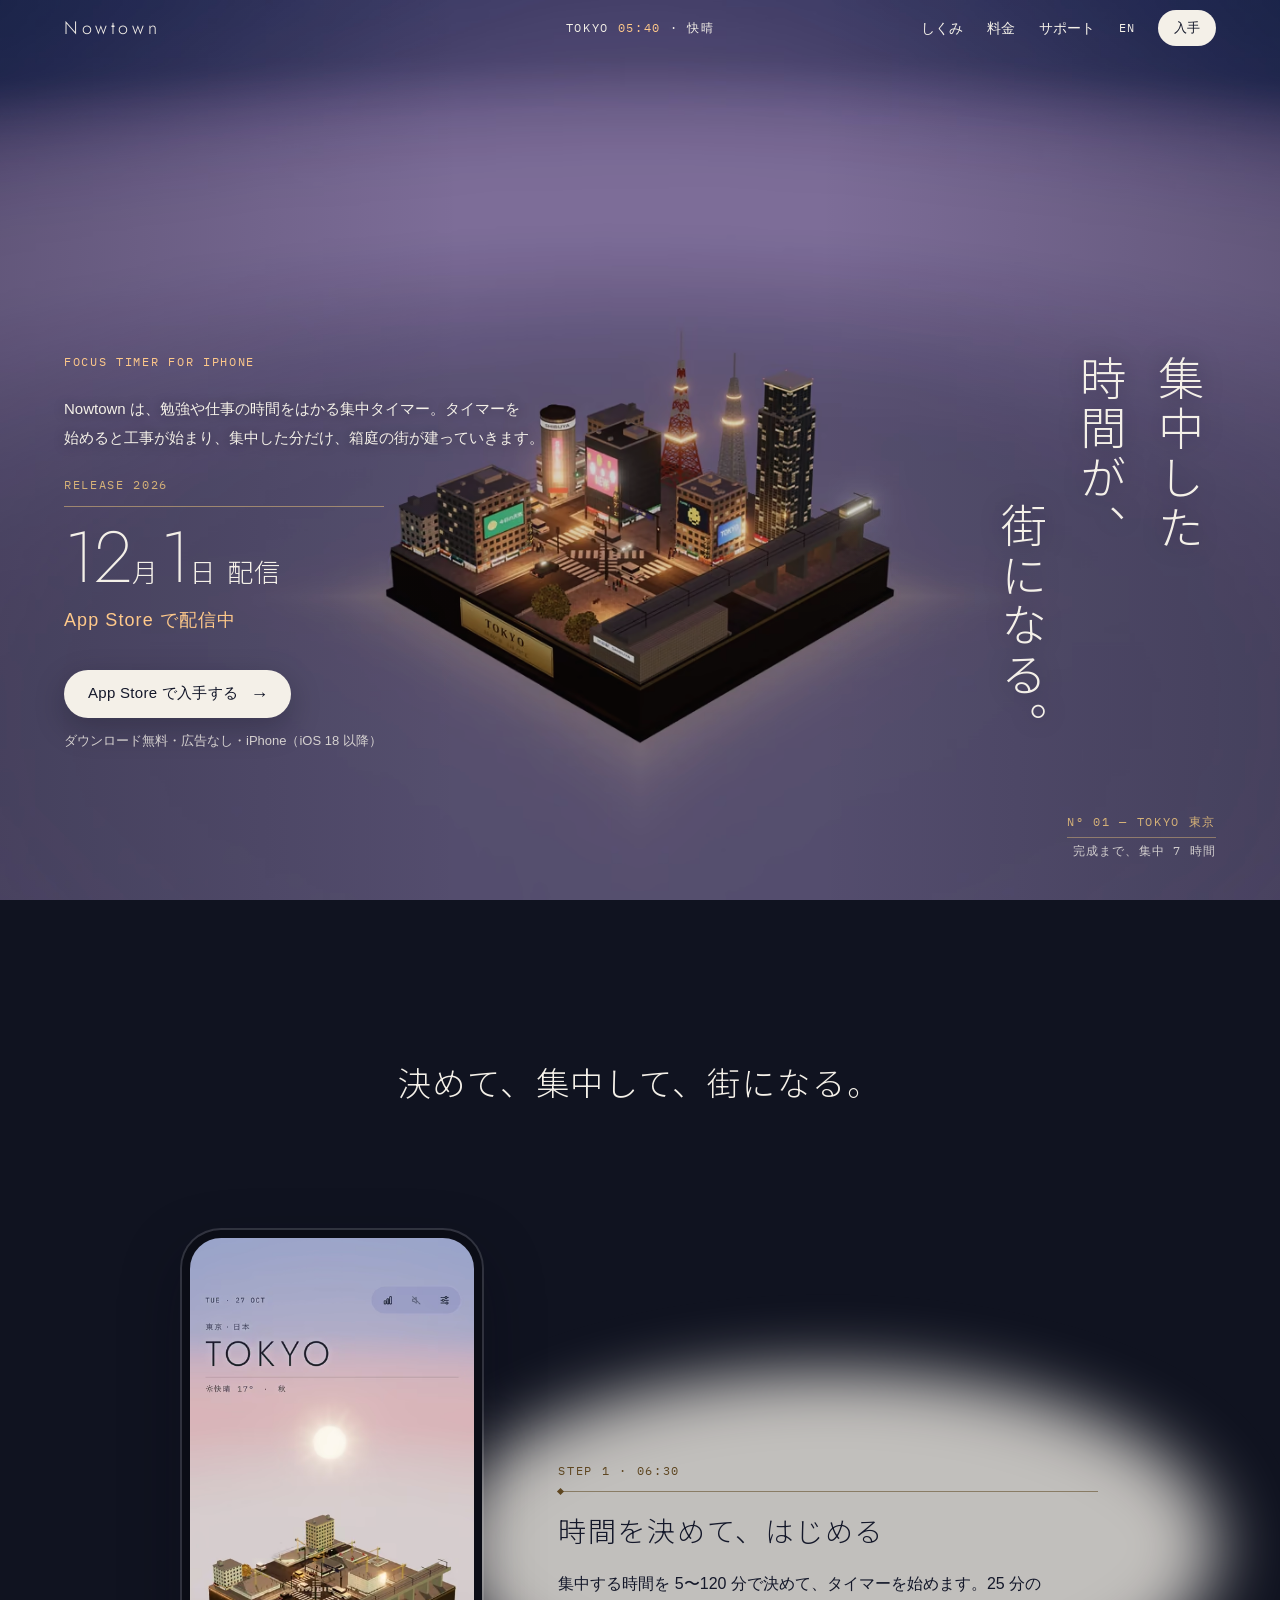
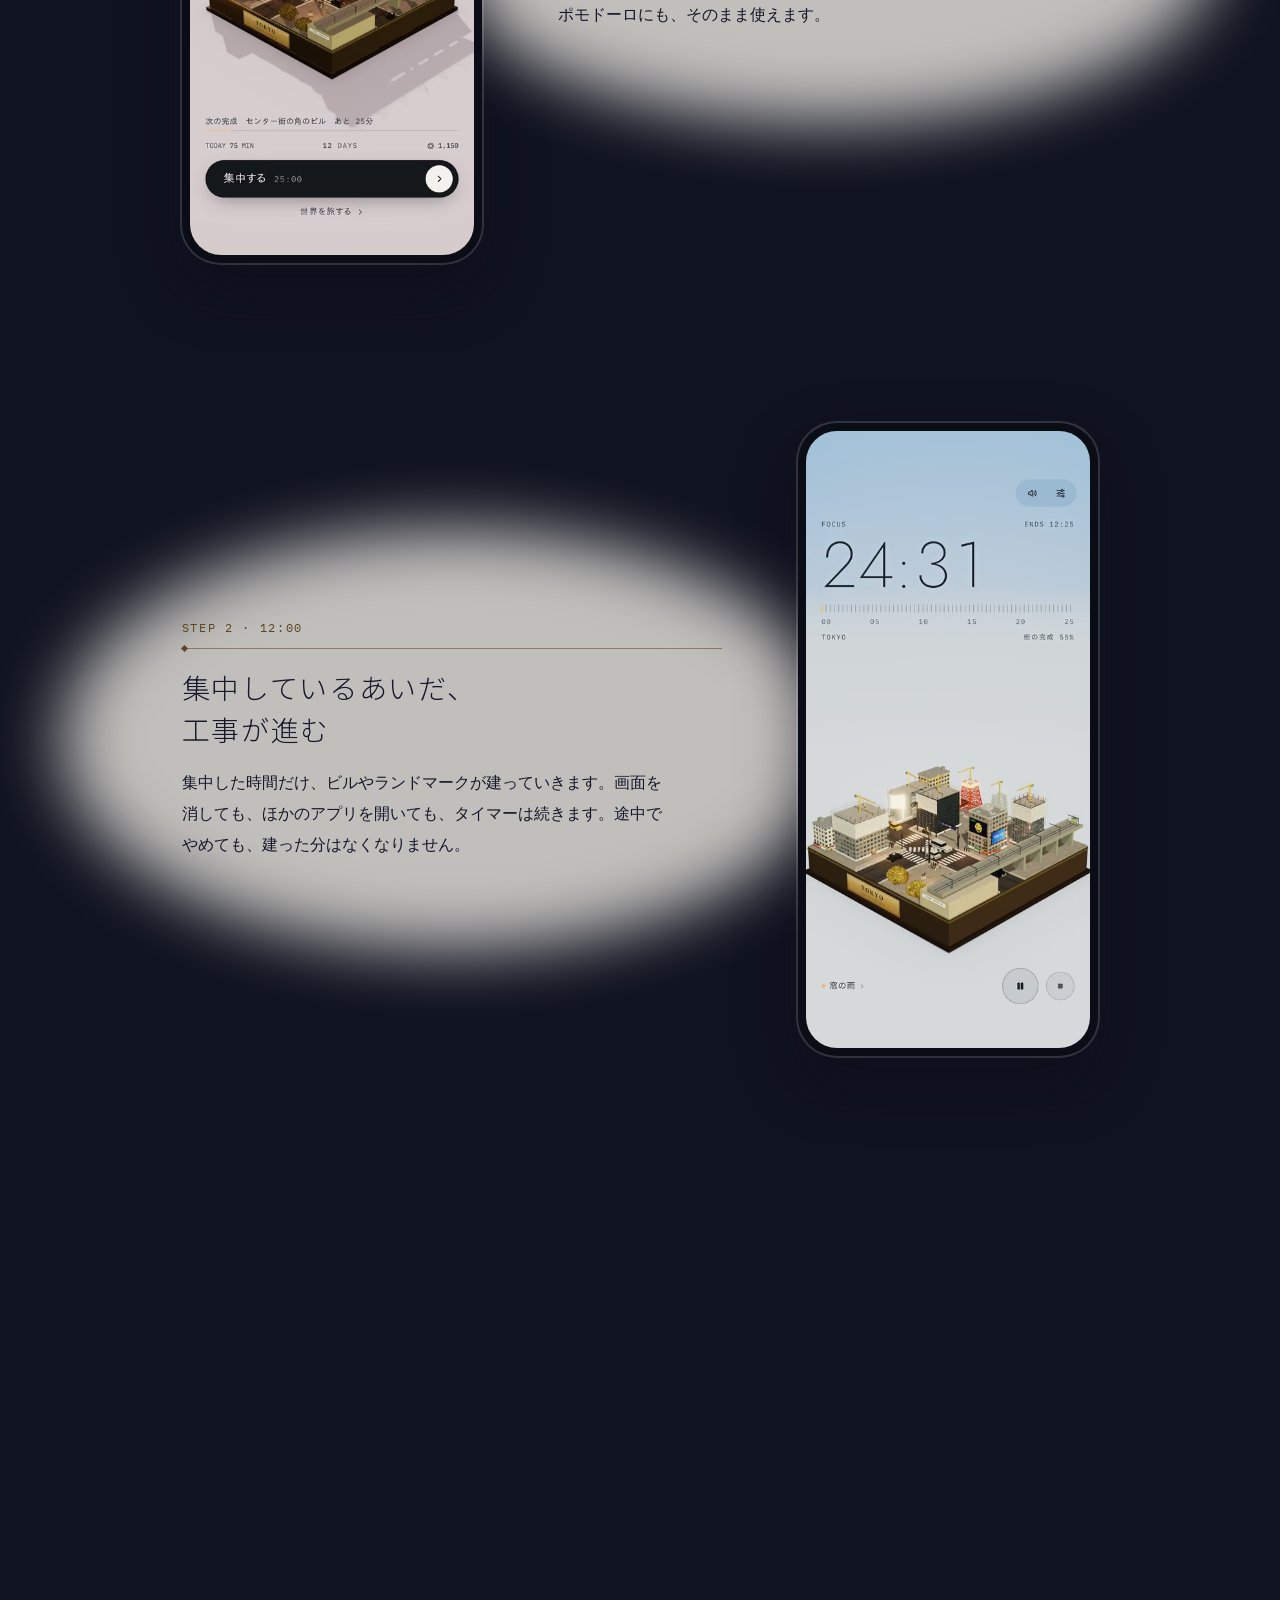
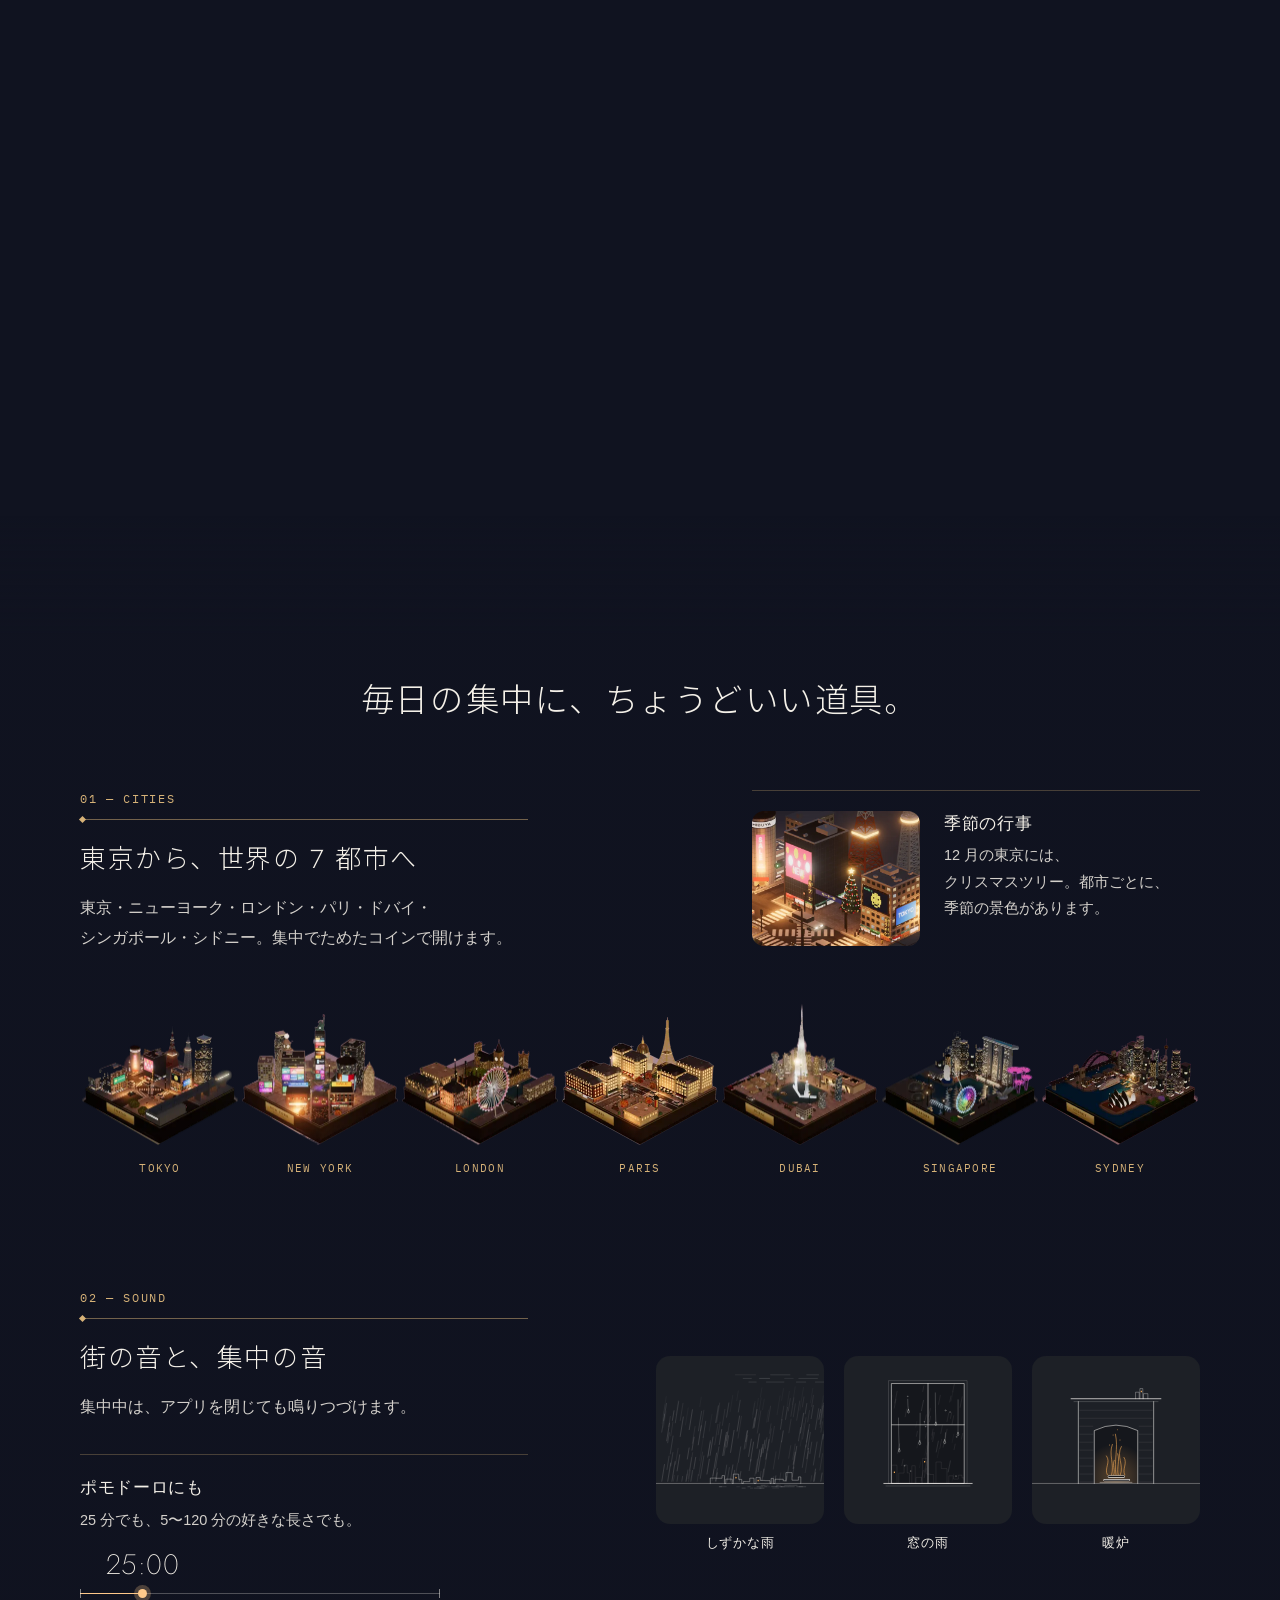
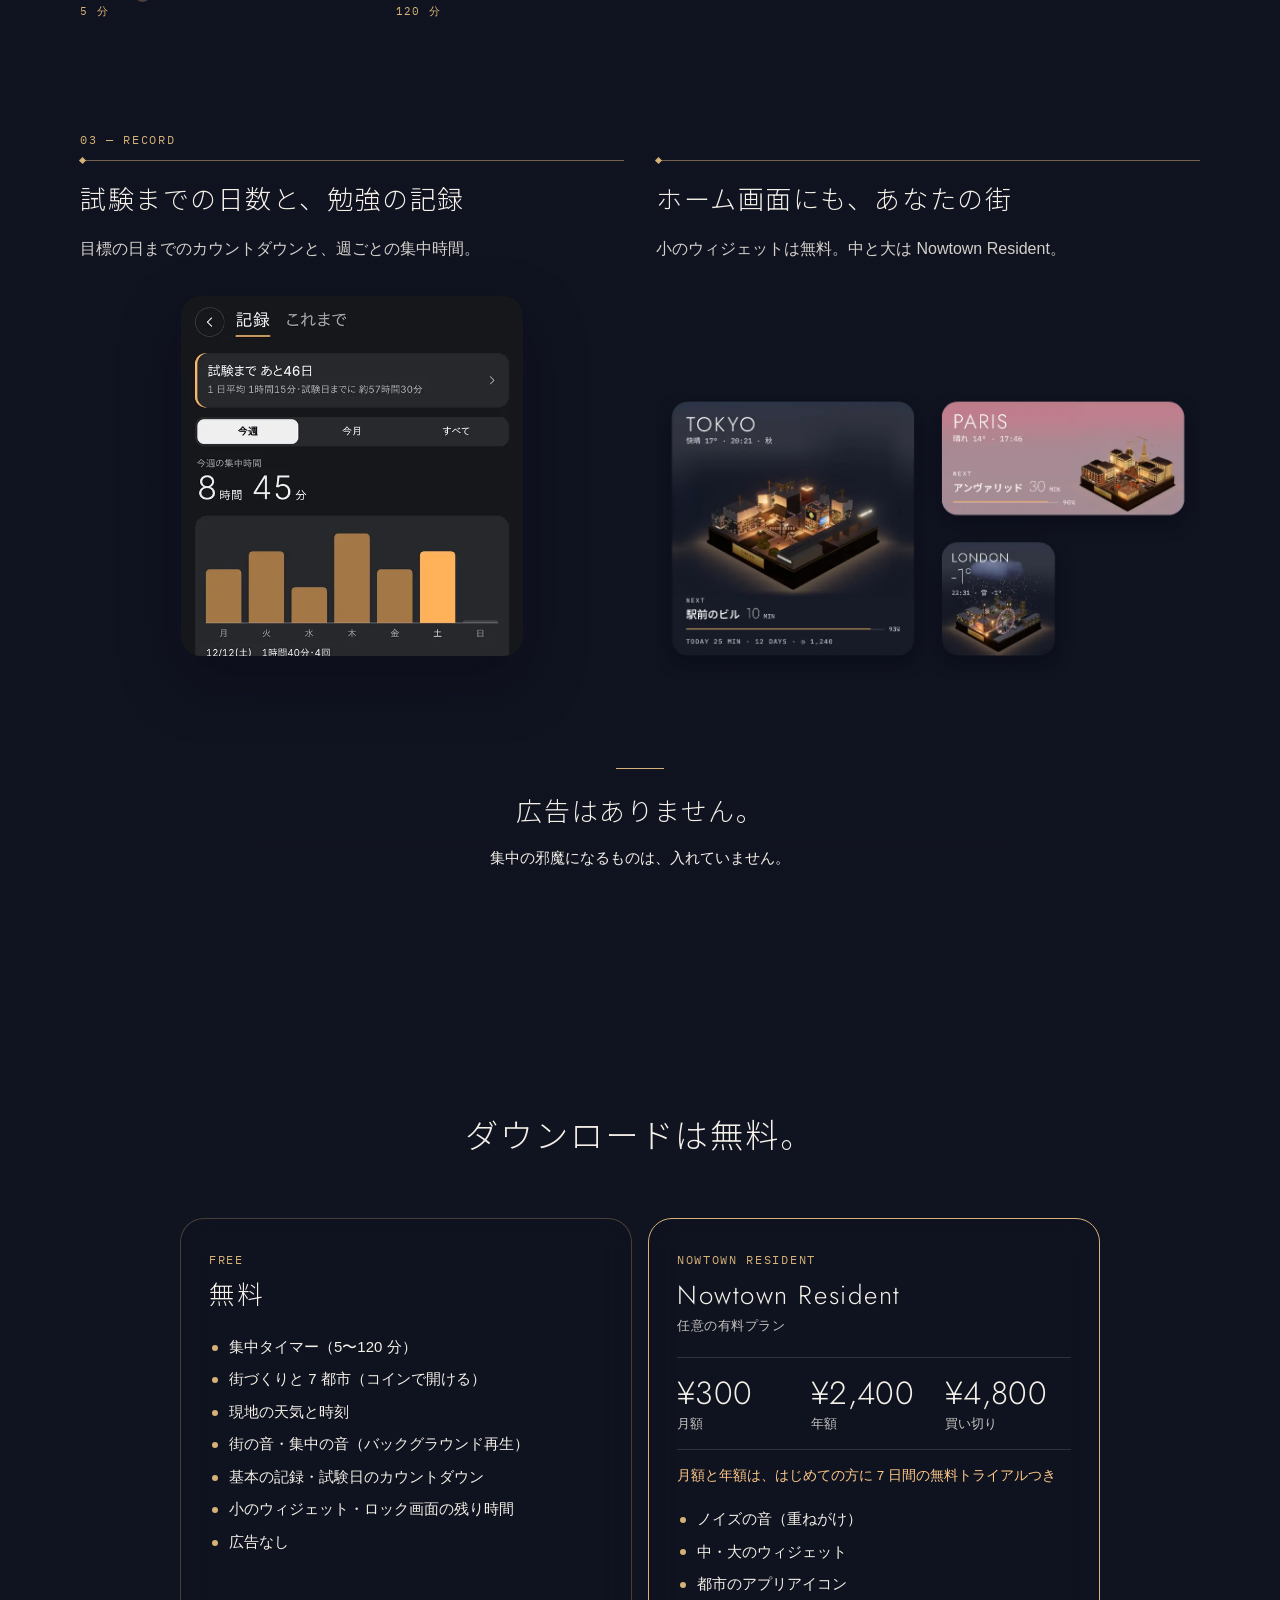
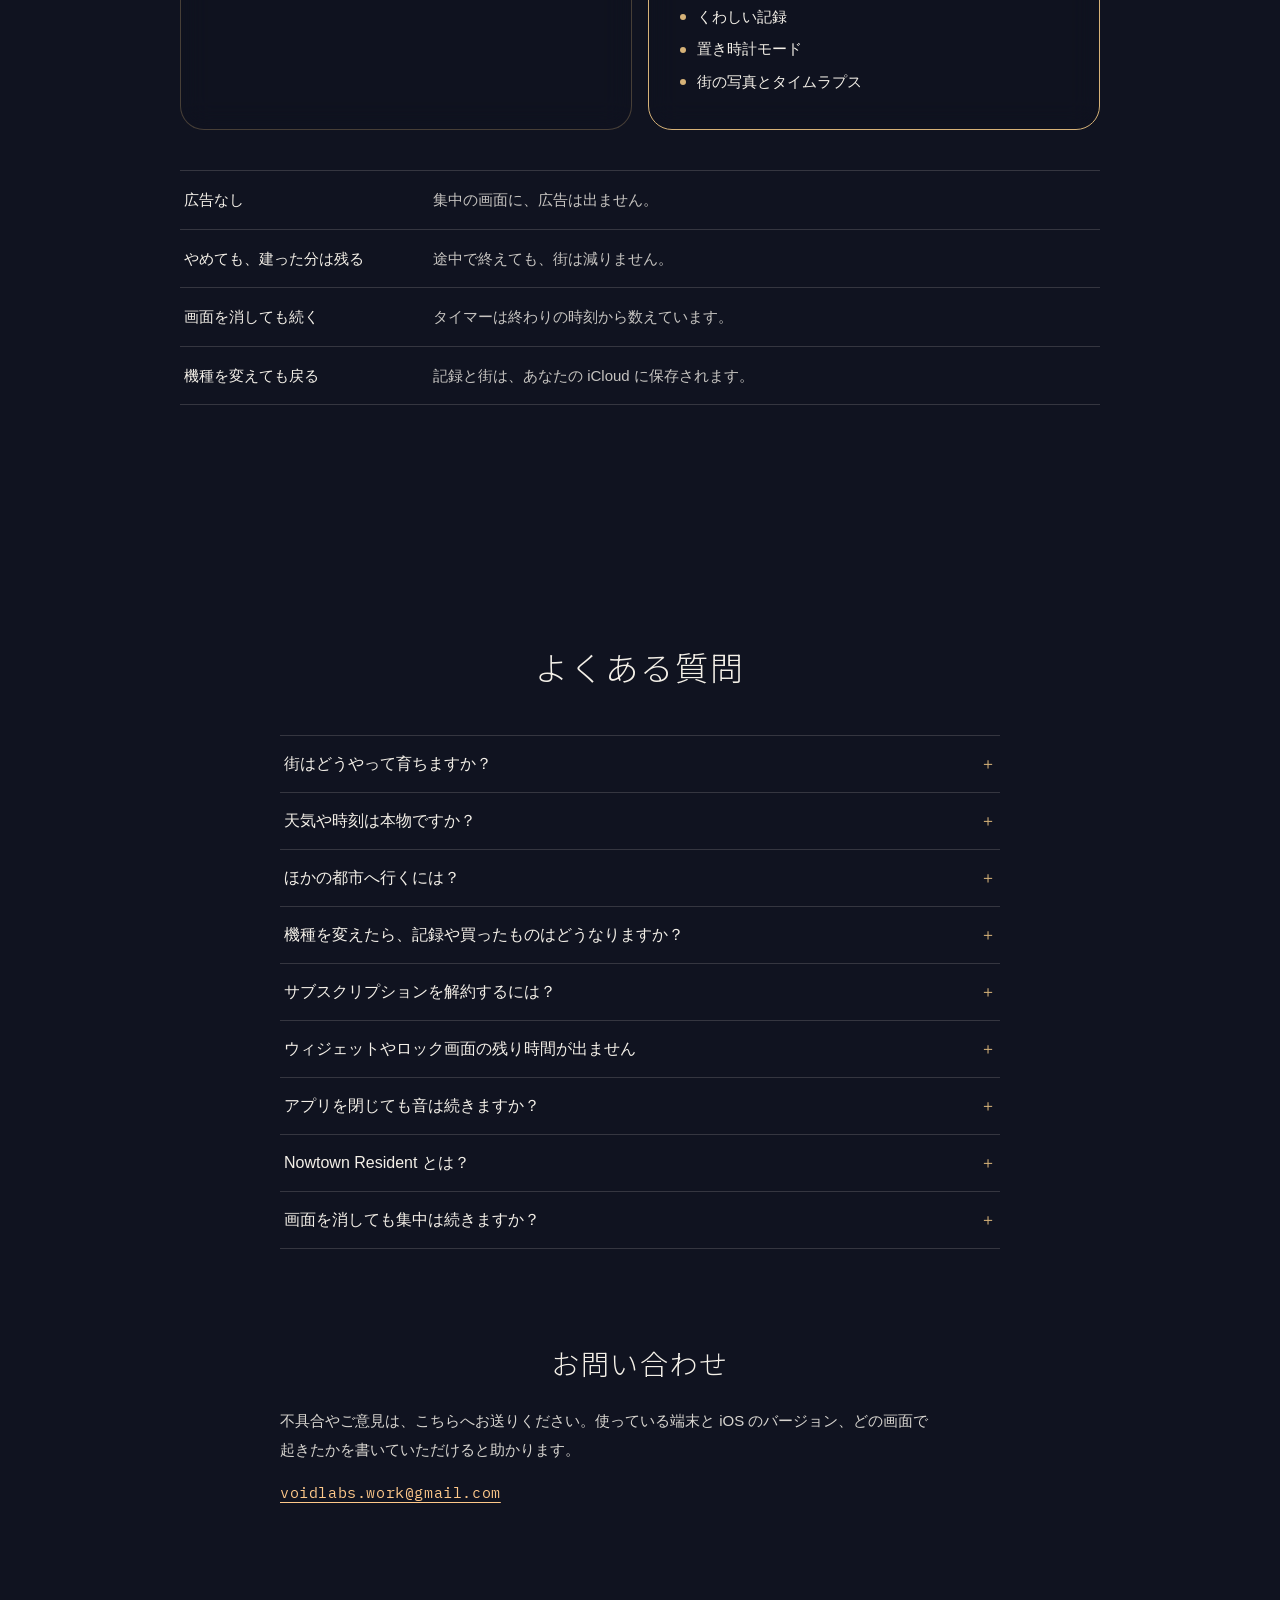
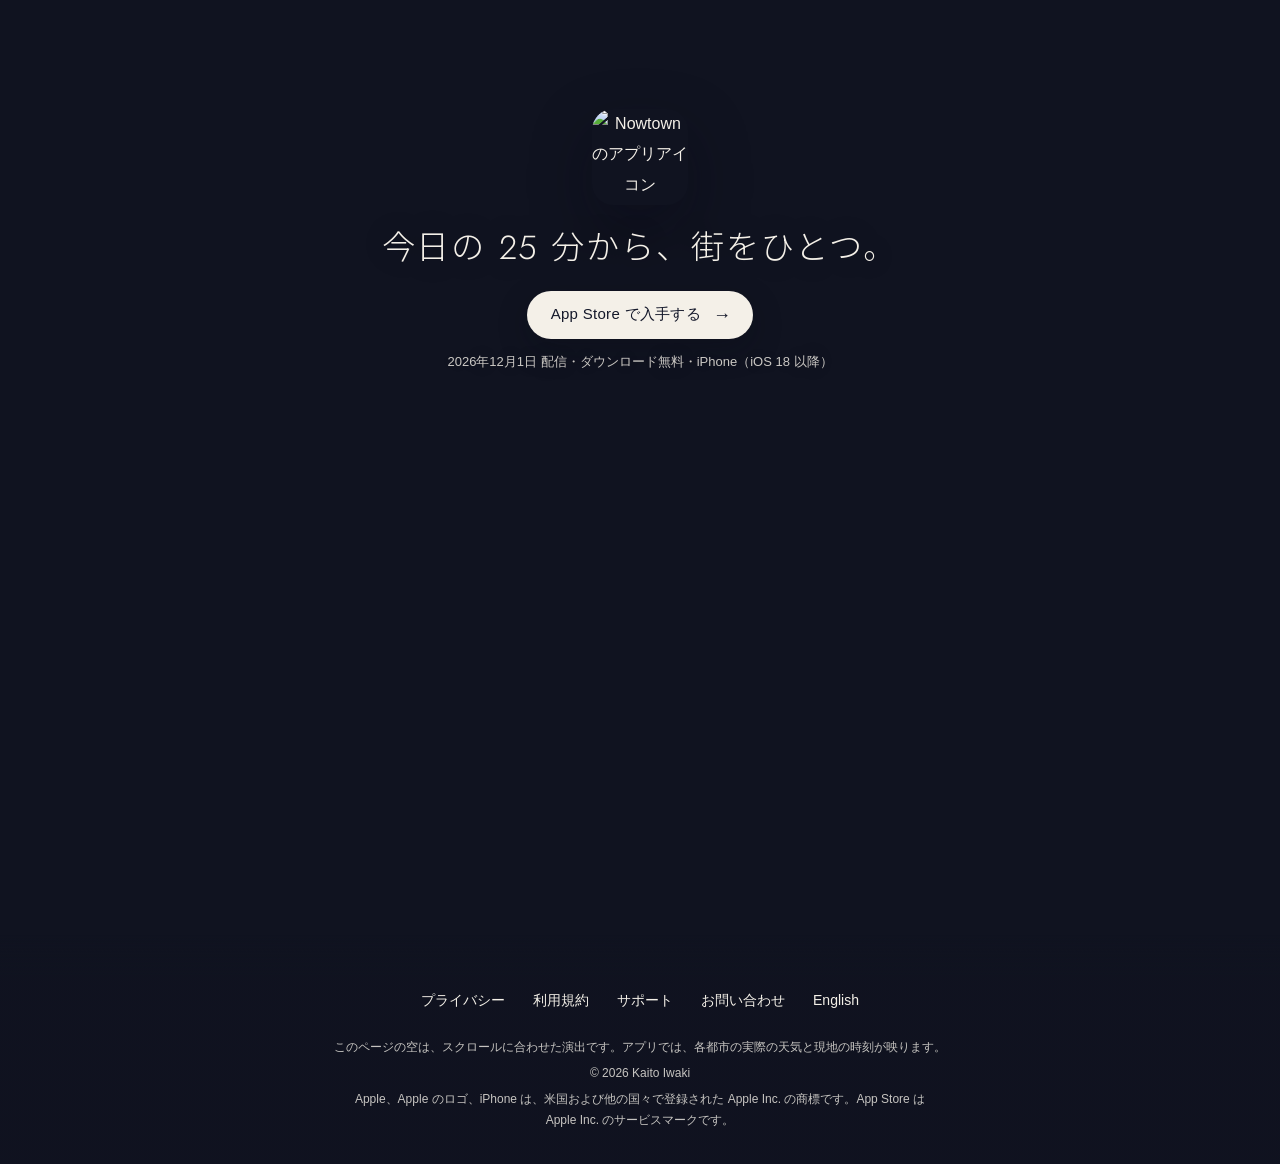
==== commit 8d5ad674: "夕方の箱庭が一周する演出を追加・URLを nowtown-app.github.io に変更 Co-Authored-By: Claude Opus 5.5 <noreply@anthropic.co" ====
--- a/index.html
+++ b/index.html
@@ -7,20 +7,22 @@
 // 旧リンク（index.html#english など）は英語のページへ
 (function(h){var m={'#english':'','#faq-en':'#faq','#contact-en':'#contact'};if(h in m)location.replace('en/'+m[h]);})(location.hash);
 document.documentElement.classList.add('js');
+// Save-Data のときは #dusk の街を回さない（連番を読まない。#dusk の高さも前の 220vh に。site.js の spin）
+if(navigator.connection&&navigator.connection.saveData)document.documentElement.classList.add('no-spin');
 </script>
 <title>Nowtown：箱庭の街で集中｜街が建つ集中タイマー（iPhone）</title>
 <meta name="description" content="Nowtown は iPhone の集中タイマーアプリ。集中した時間だけ、箱庭の街が建っていきます。世界の 7 都市に、現地の天気と時刻。2026年12月1日 配信、App Store で予約受付中。">
-<link rel="canonical" href="https://kaitoiwaki.github.io/nowtown-site/">
-<link rel="alternate" hreflang="ja" href="https://kaitoiwaki.github.io/nowtown-site/">
-<link rel="alternate" hreflang="en" href="https://kaitoiwaki.github.io/nowtown-site/en/">
-<link rel="alternate" hreflang="x-default" href="https://kaitoiwaki.github.io/nowtown-site/">
+<link rel="canonical" href="https://nowtown-app.github.io/">
+<link rel="alternate" hreflang="ja" href="https://nowtown-app.github.io/">
+<link rel="alternate" hreflang="en" href="https://nowtown-app.github.io/en/">
+<link rel="alternate" hreflang="x-default" href="https://nowtown-app.github.io/">
 <meta name="theme-color" content="#101320">
 <meta name="apple-itunes-app" content="app-id=6824274766">
 <meta property="og:type" content="website">
-<meta property="og:url" content="https://kaitoiwaki.github.io/nowtown-site/">
+<meta property="og:url" content="https://nowtown-app.github.io/">
 <meta property="og:title" content="Nowtown：箱庭の街で集中">
 <meta property="og:description" content="集中した時間が、街になる。集中した時間だけ、箱庭の街が建っていく集中タイマー。2026年12月1日 配信、App Store で予約受付中。">
-<meta property="og:image" content="https://kaitoiwaki.github.io/nowtown-site/og-ja.png">
+<meta property="og:image" content="https://nowtown-app.github.io/og-ja.png">
 <meta property="og:image:width" content="1200">
 <meta property="og:image:height" content="630">
 <meta property="og:locale" content="ja_JP">
@@ -33,11 +35,11 @@
 // 最初の空（S0）のくっきりした絵を先に読む。Save-Data のときは読まない（ぼかした絵だけ）
 (function(d,p){if(navigator.connection&&navigator.connection.saveData)return;[['(min-aspect-ratio: 2/3)','land',1600,2560],['(max-aspect-ratio: 2/3)','port',720,1080]].forEach(function(v){var l=d.createElement('link');l.rel='preload';l.as='image';l.type='image/avif';l.media=v[0];l.setAttribute('imagesizes','100vw');l.setAttribute('fetchpriority','high');l.setAttribute('imagesrcset',p+'s0-'+v[1]+'-sharp-'+v[2]+'.avif '+v[2]+'w, '+p+'s0-'+v[1]+'-sharp-'+v[3]+'.avif '+v[3]+'w');d.head.appendChild(l);});})(document,'assets/sky/');
 </script>
-<link rel="stylesheet" href="assets/site.css?v=271fb46b">
+<link rel="stylesheet" href="assets/site.css?v=b673b936">
 <script type="application/ld+json">
-{"@context":"https://schema.org","@type":"SoftwareApplication","name":"Nowtown：箱庭の街で集中","operatingSystem":"iOS 18","applicationCategory":"ProductivityApplication","description":"集中した時間だけ、箱庭の街が建っていく iPhone の集中タイマー。","url":"https://kaitoiwaki.github.io/nowtown-site/","installUrl":"https://apps.apple.com/jp/app/id6824274766","datePublished":"2026-12-01","inLanguage":"ja","offers":{"@type":"Offer","price":0,"priceCurrency":"JPY"}}
+{"@context":"https://schema.org","@type":"SoftwareApplication","name":"Nowtown：箱庭の街で集中","operatingSystem":"iOS 18","applicationCategory":"ProductivityApplication","description":"集中した時間だけ、箱庭の街が建っていく iPhone の集中タイマー。","url":"https://nowtown-app.github.io/","installUrl":"https://apps.apple.com/jp/app/id6824274766","datePublished":"2026-12-01","inLanguage":"ja","offers":{"@type":"Offer","price":0,"priceCurrency":"JPY"}}
 </script>
-<script src="assets/site.js?v=91e20471" defer></script>
+<script src="assets/site.js?v=2d975636" defer></script>
 </head>
 <body>
 <a class="skip" href="#main">本文へ</a>
@@ -178,6 +180,8 @@
       <p class="label dusk__label">Tokyo 16:40 → 17:20</p>
       <h2 class="dusk__h jpd"><span>日が<wbr>暮れる<wbr>ころ、</span><span>街に<wbr>灯りがともる。</span></h2>
     </div>
+    <!-- 回り始めの直前に出る 1 行（サイトの絵は触れない。アプリでは指で回せる）。回さないとき（Save-Data・動きを減らす・JS なし）も出す -->
+    <p class="dusk__spin"><svg class="dusk__spin-i" viewBox="0 0 18 18" width="18" height="18" aria-hidden="true" focusable="false"><path d="M12.5 6.04A7 4 0 1 0 15.06 11.5M12.1 12l2.96-.5-.54 2.95"/></svg>アプリでは、<wbr>指で<wbr>回して<wbr>眺められます。</p>
   </div>
 </section>
 
--- a/assets/site.css
+++ b/assets/site.css
@@ -97,7 +97,7 @@
 .sky__layer[data-i="2"] { background: linear-gradient(#8ebad9, #ccd3d9, #d4d7da, #d6d8db, #d6d8db); }
 .sky__layer[data-i="3"] { background: linear-gradient(#a2b0cd, #bbbec8, #c5c6cc, #c9cacf, #c9c9cf); }
 .sky__layer[data-i="4"] { background: linear-gradient(#5e78b4, #d19e90, #d3b4ab, #d0bcb7, #d0bbb7); }
-.sky__layer[data-i="5"] { background: linear-gradient(#1a1e4c, #955474, #793f5d, #5a2e4a, #5c2f4b); }
+.sky__layer[data-i="5"] { background: linear-gradient(#1a1e4c, #945373, #773f5c, #592d49, #5a2f4a); }
 .sky__layer[data-i="6"] { background: linear-gradient(#091e41, #2d3240, #212532, #161c29, #171c29); }
 @media (max-aspect-ratio: 2/3) {
   .sky__layer[data-i="0"] { background: linear-gradient(#494475, #8e7aac, #60567d, #60567c, #665b84); }
@@ -105,7 +105,7 @@
   .sky__layer[data-i="2"] { background: linear-gradient(#a2c1d9, #cfd5d9, #d6d9db, #d6d9db, #d6d8db); }
   .sky__layer[data-i="3"] { background: linear-gradient(#aeb2ca, #b6b7c3, #c6c6cc, #c6c6cc, #c4c5cb); }
   .sky__layer[data-i="4"] { background: linear-gradient(#8383b1, #d59f8b, #cfbebb, #cebdba, #d0bbb7); }
-  .sky__layer[data-i="5"] { background: linear-gradient(#463156, #9e5978, #522944, #512944, #5d2f4b); }
+  .sky__layer[data-i="5"] { background: linear-gradient(#453156, #9d5978, #522944, #512944, #5d2f4b); }
   .sky__layer[data-i="6"] { background: linear-gradient(#152648, #2f3441, #141926, #131826, #161b29); }
 }
 /* sky:end */
@@ -367,7 +367,11 @@
 .grow__meter { display: none; }
 
 /* ---------- 6. 見せ場（ピン留め） ---------- */
+/* 灯り（p 0〜0.36）→ ひと呼吸 → 一周（0.42〜0.92）→ 止まる。動く距離 200vh（site.js の spin）。
+   回さないとき（html.no-spin：Save-Data・AVIF なし）と JS なしは、前と同じ 220vh（p 0〜1 で灯り） */
 .dusk { height: 220vh; }
+.js .dusk { height: 300vh; }
+.js.no-spin .dusk { height: 220vh; }
 .dusk__pin { position: sticky; top: 0; height: 100svh; overflow: hidden; }
 .dusk__copy {
   position: absolute; right: clamp(32px, 5vw, 80px); top: 50%; transform: translateY(-50%);
@@ -385,6 +389,20 @@
 :lang(en) .dusk__copy { flex-direction: column; align-items: flex-end; gap: 14px; width: min(28vw, 380px); text-align: right; }
 :lang(en) .dusk__label, :lang(en) .dusk__h { writing-mode: horizontal-tb; }
 :lang(en) .dusk__h { font-size: clamp(28px, 3vw, 44px); line-height: 1.25; letter-spacing: .01em; text-wrap: balance; } /* 最後の行が「up.」だけにならない */
+/* 「アプリでは、指で回して眺められます。」：回り始めの直前に出る 1 行（--spin-o）。1 行に収める。
+   PC は箱庭の真下・左右の中央（上端 = 台座の下の角 + 48px、画面の下端から 48px より下へは行かない）。モバイルは見出しのすぐ下（12px）。
+   どちらも上端は site.js が --spin-y で渡す（resize の時だけ測る）。JS なしは画面の下から 48px */
+.dusk__spin {
+  position: absolute; left: 50%; top: var(--spin-y, auto); transform: translateX(-50%);
+  display: flex; align-items: center; gap: 7px; width: max-content; margin: 0; white-space: nowrap;
+  font: 400 14px/1.6 var(--f-text); letter-spacing: .04em; color: rgba(244, 240, 232, .85);
+  text-shadow: 0 0 18px rgba(16, 19, 32, .5);
+  opacity: var(--spin-o, 1);
+}
+html:not(.js) .dusk__spin { top: auto; bottom: 48px; }
+.dusk__spin-i { flex: none; width: 18px; height: 18px; fill: none; stroke: var(--lamp); stroke-width: 1.25; stroke-linecap: round; stroke-linejoin: round; }
+/* 一周の絵（site.js が .sky__sharp のいちばん上に作る canvas）。位置と大きさは、空の絵の中の箱庭のまわりの四角に合わせて site.js が px で書く */
+.spin-fx { position: absolute; left: 0; top: 0; width: 0; height: 0; pointer-events: none; visibility: hidden; }
 
 /* ---------- 7. 機能：展示の目録（docs/site/spec.md の 11 章） ----------
    カードはやめ、空の上に直接書く（手順の解説と同じ手：等幅のラベル → 真鍮の罫線と鋲 → 見出し → 本文）。
@@ -644,6 +662,7 @@
   .dusk__h, :lang(en) .dusk__h { font-size: 24px; line-height: 1.5; letter-spacing: .06em; }
   :lang(en) .dusk__h { letter-spacing: .01em; line-height: 1.3; }
   .dusk__h span + span { margin-top: 0; }
+  .dusk__spin { font-size: 13px; }
 
   /* 目録：1 列（組と組の間 72px）。本文は幅いっぱい */
   .feat { padding: 96px var(--gutter) 48px; }
@@ -819,9 +838,9 @@
 
 /* ---------- 動きを減らす ---------- */
 @media (prefers-reduced-motion: reduce) {
-  .dusk { height: auto; }
+  .dusk, .js .dusk { height: auto; }
   .dusk__pin { position: relative; }
-  .dusk__copy { opacity: 1 !important; }
+  .dusk__copy, .dusk__spin { opacity: 1 !important; }
   .js .reveal { opacity: 1; transform: none; transition: none; }
   .js .note.reveal::before, .js :is(.note, .cat__head).reveal :is(.note__label, .cat__label, .note__h, .note__p, .cat__h, .cat__p) { opacity: 1; transform: none; transition: none; }
   .js :is(.note, .cat__head).reveal :is(.note__label, .cat__label)::after { transform: none; transition: none; }
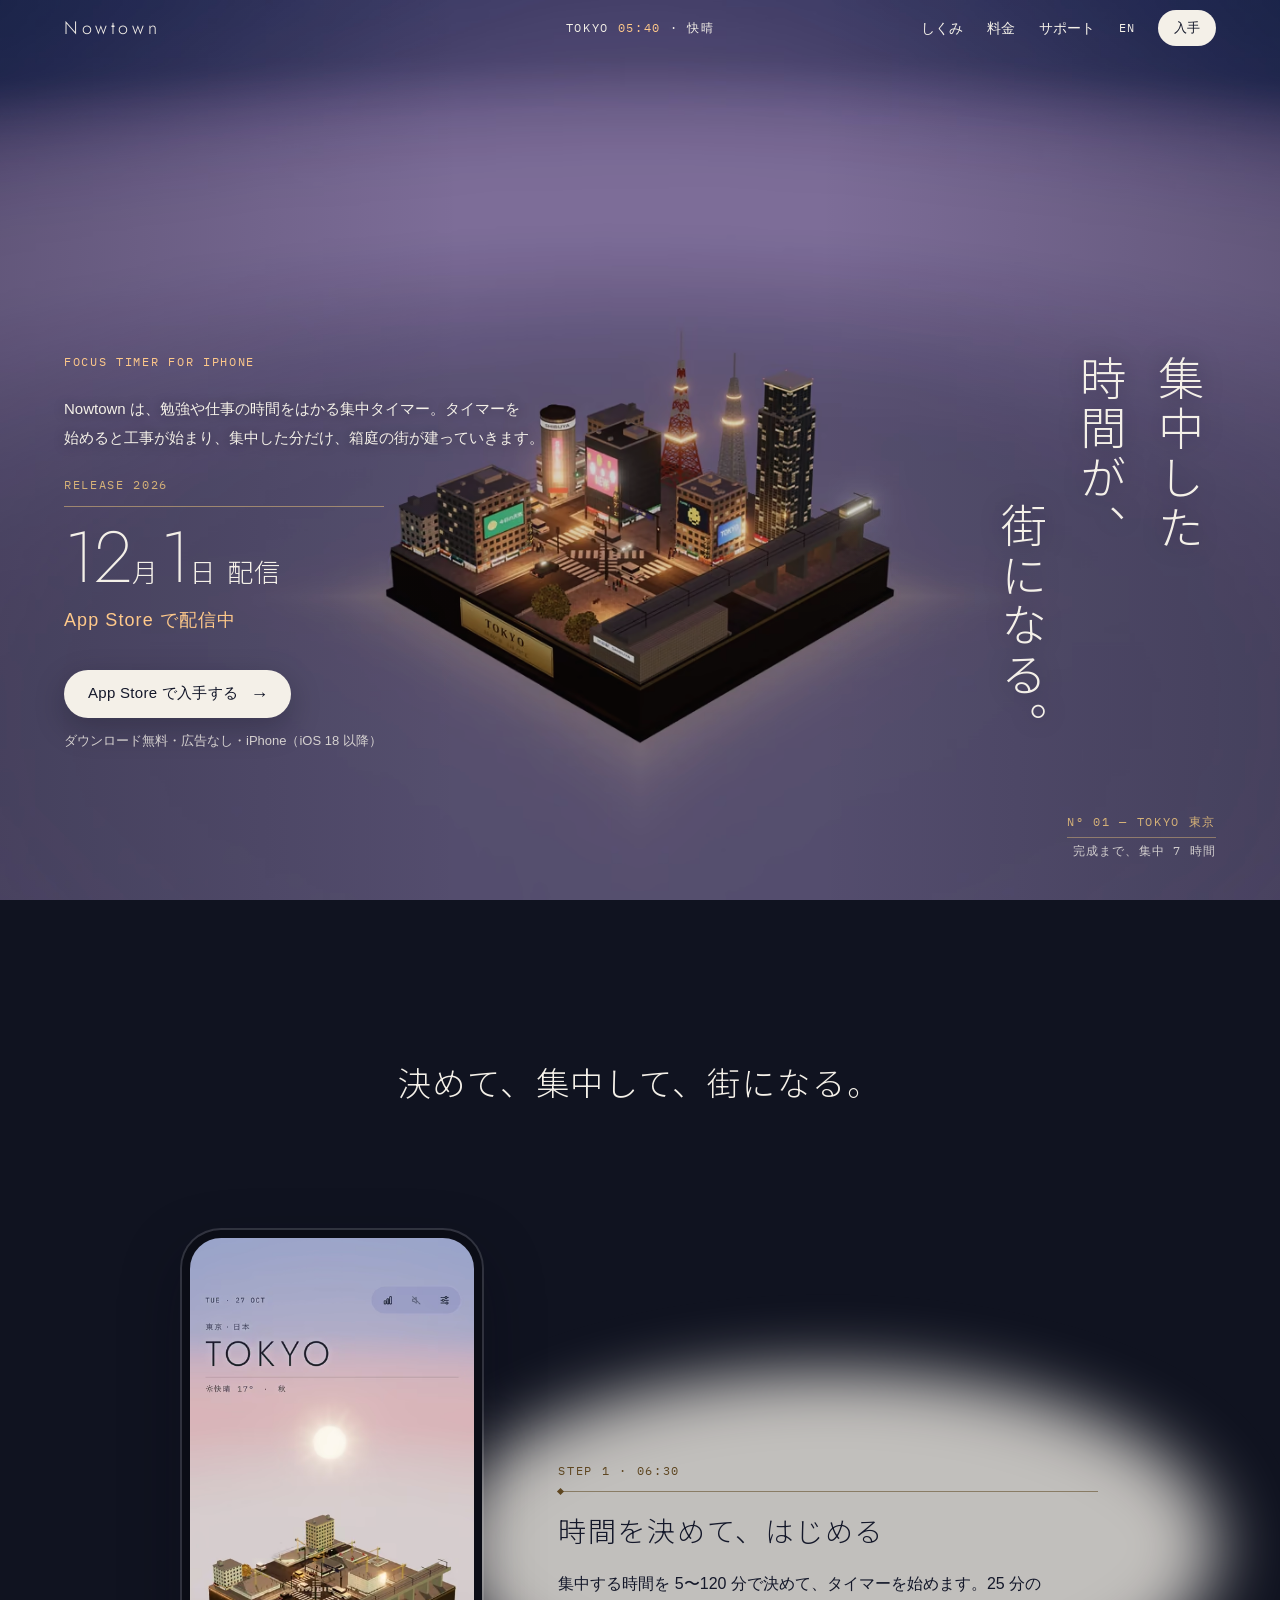
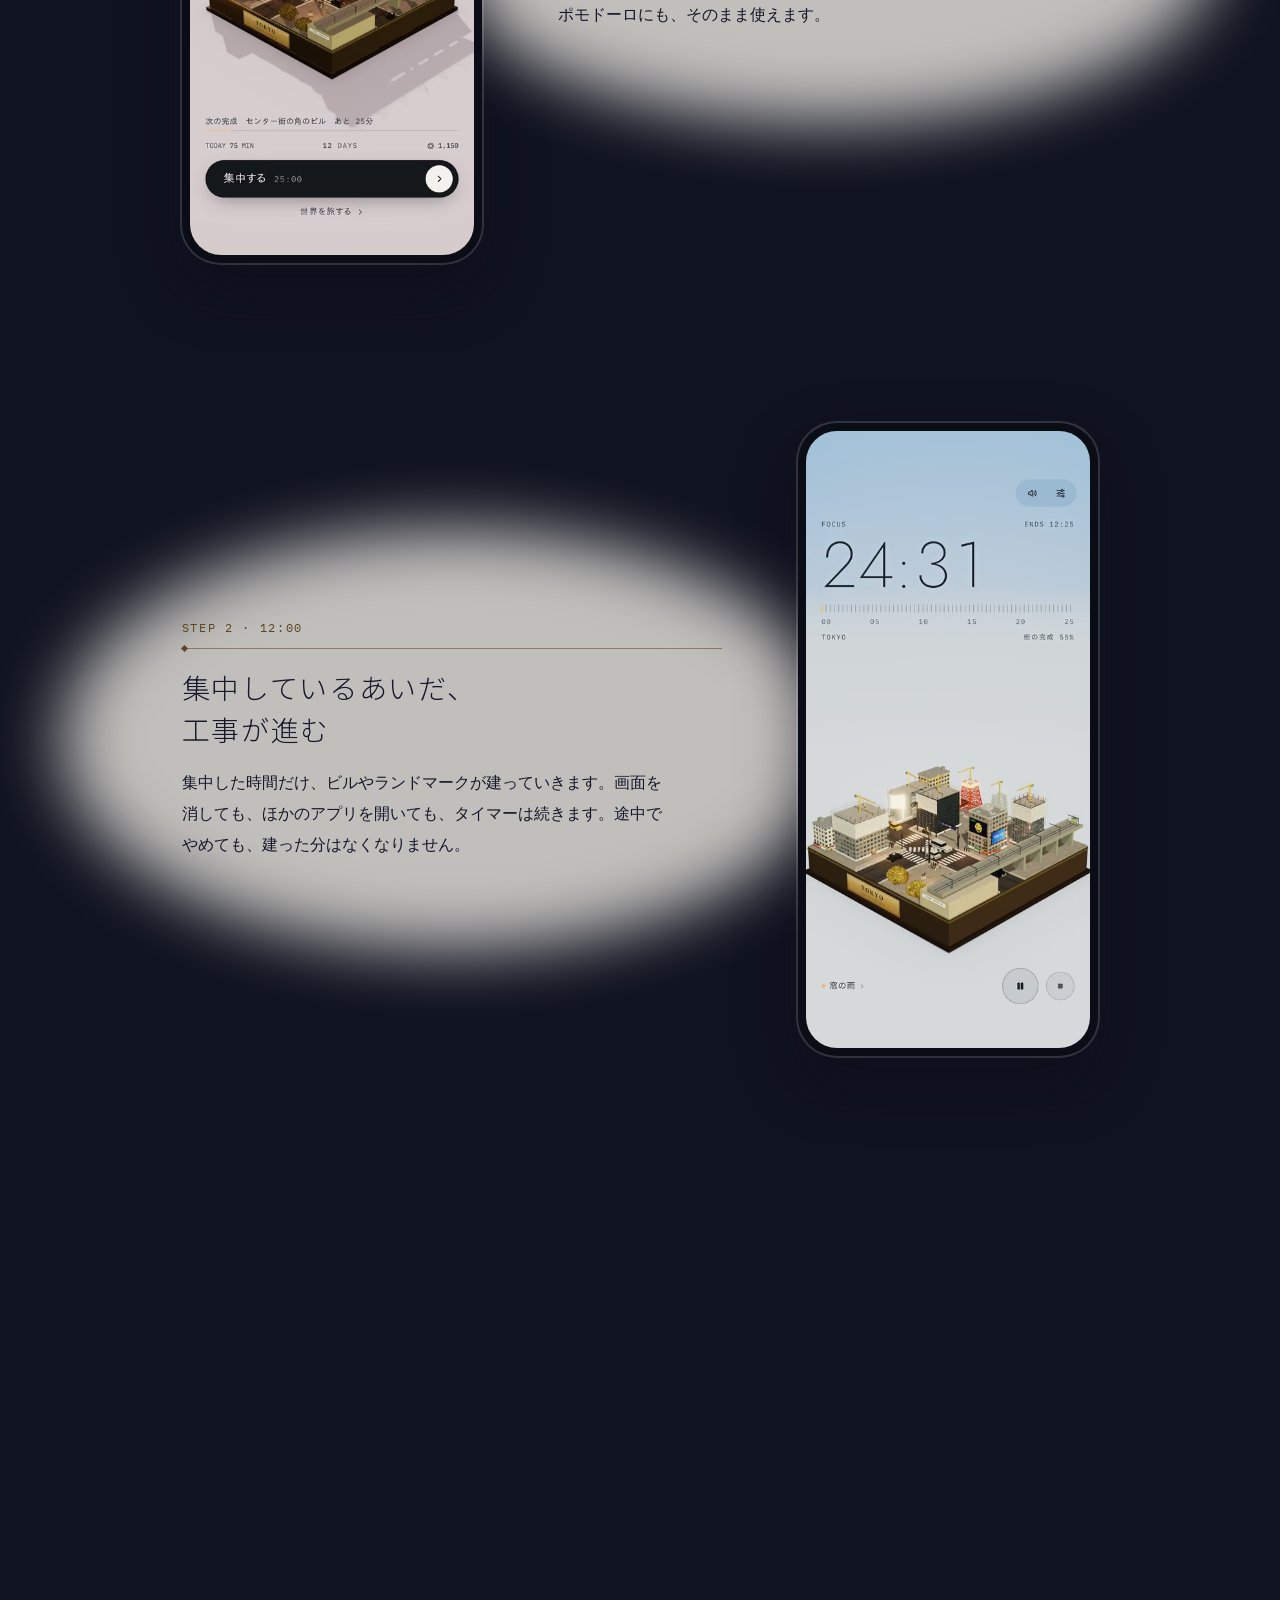
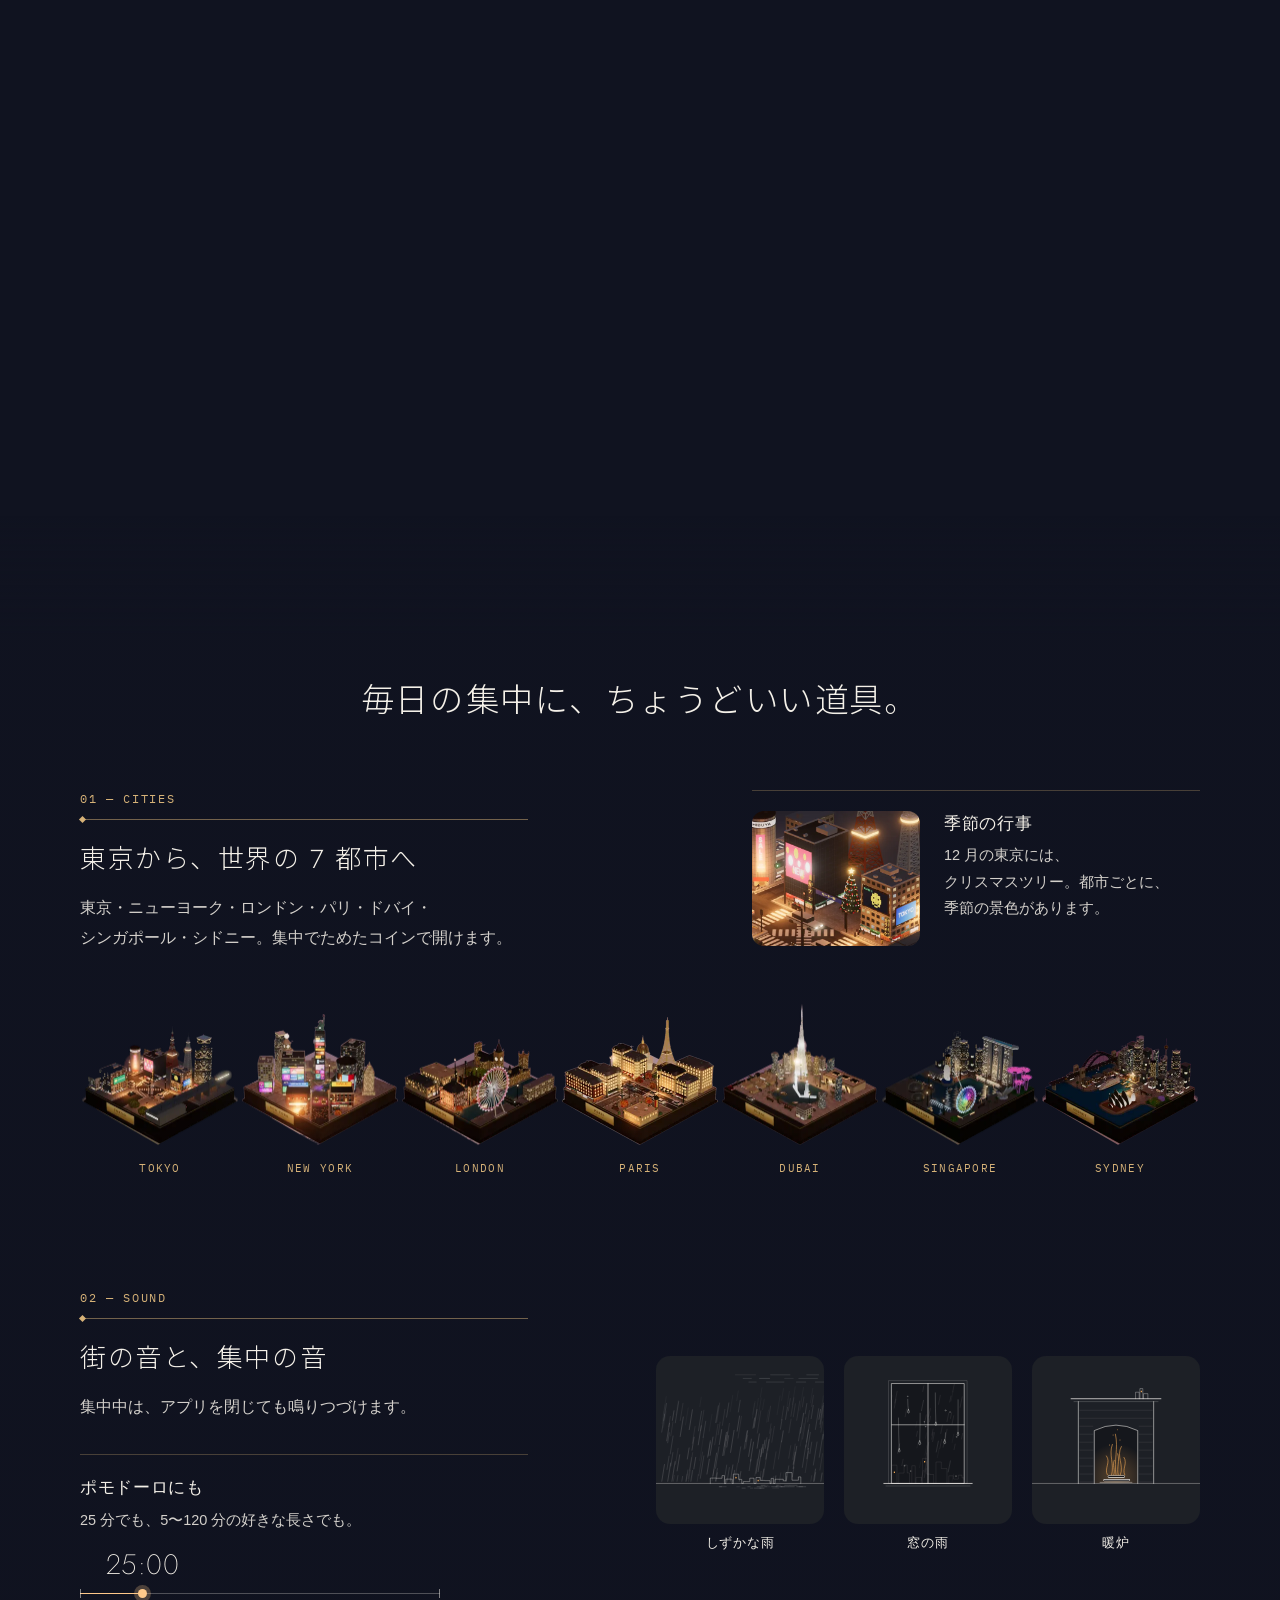
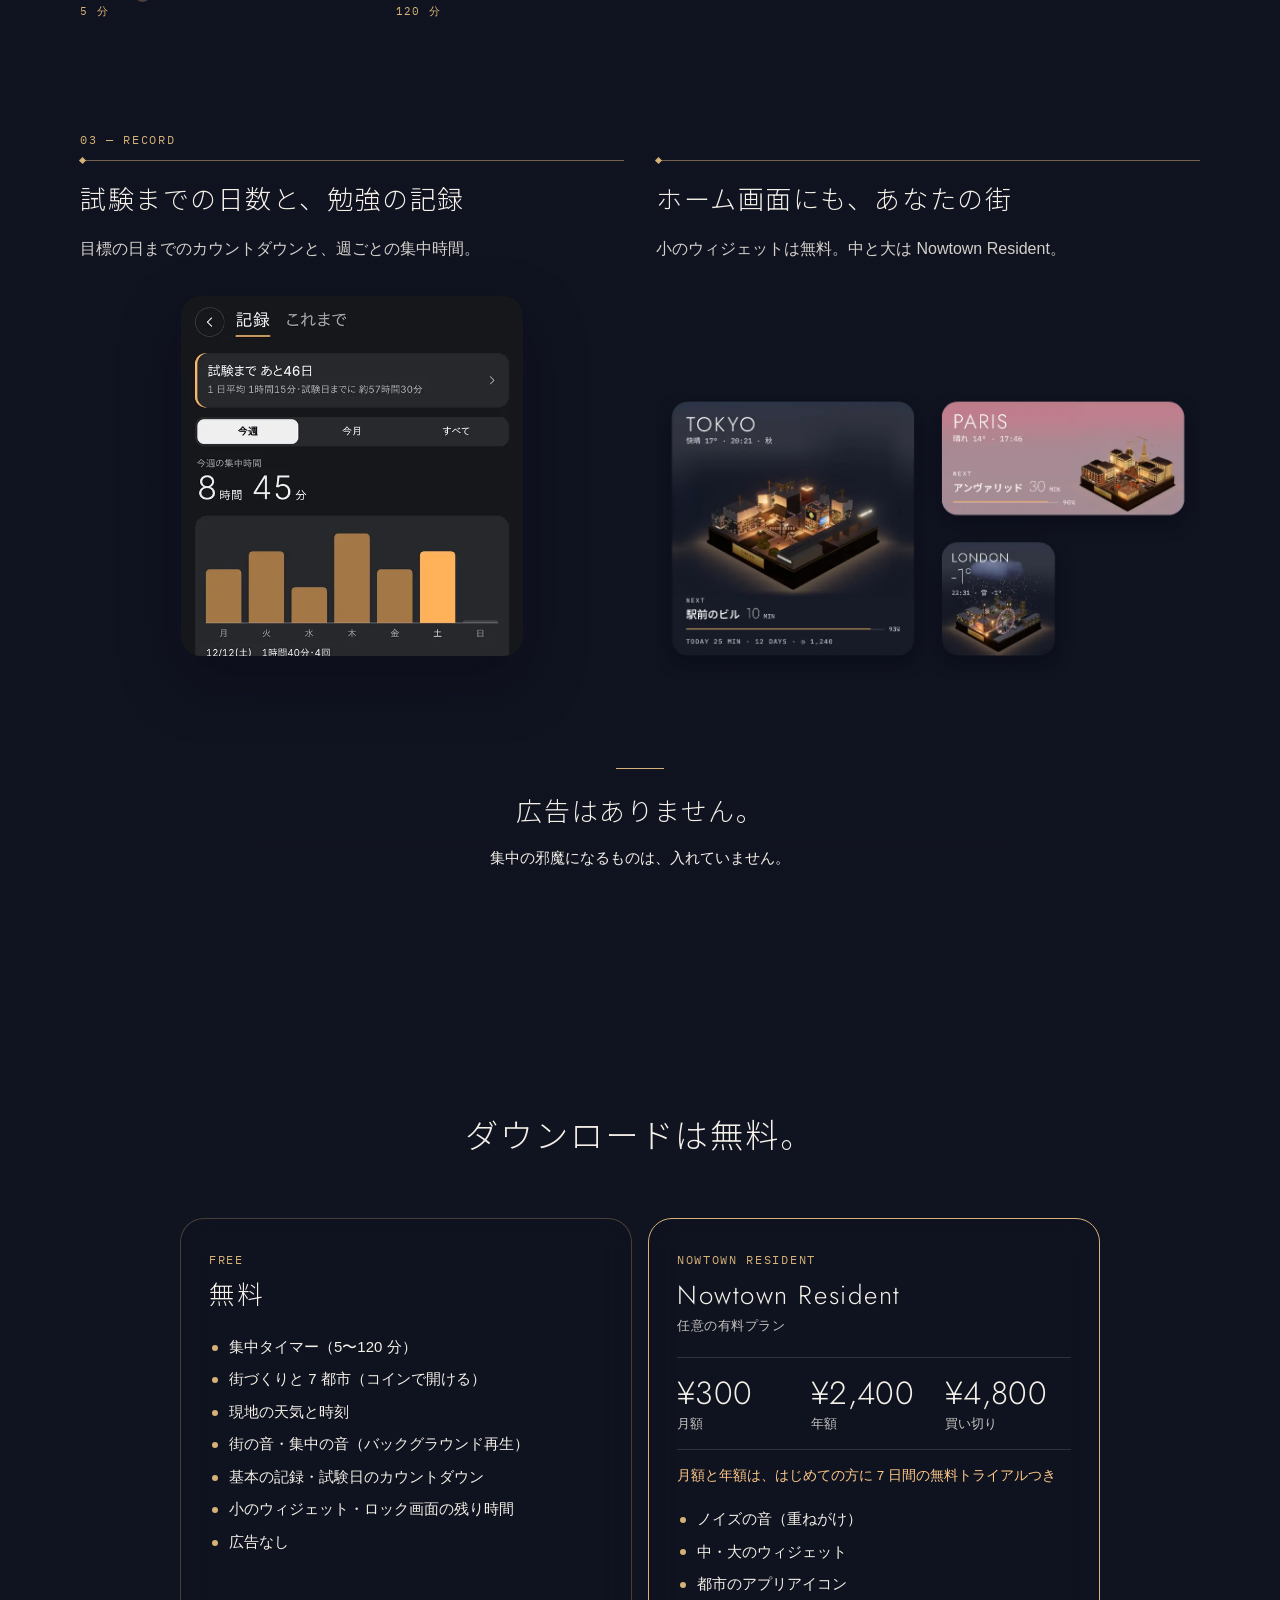
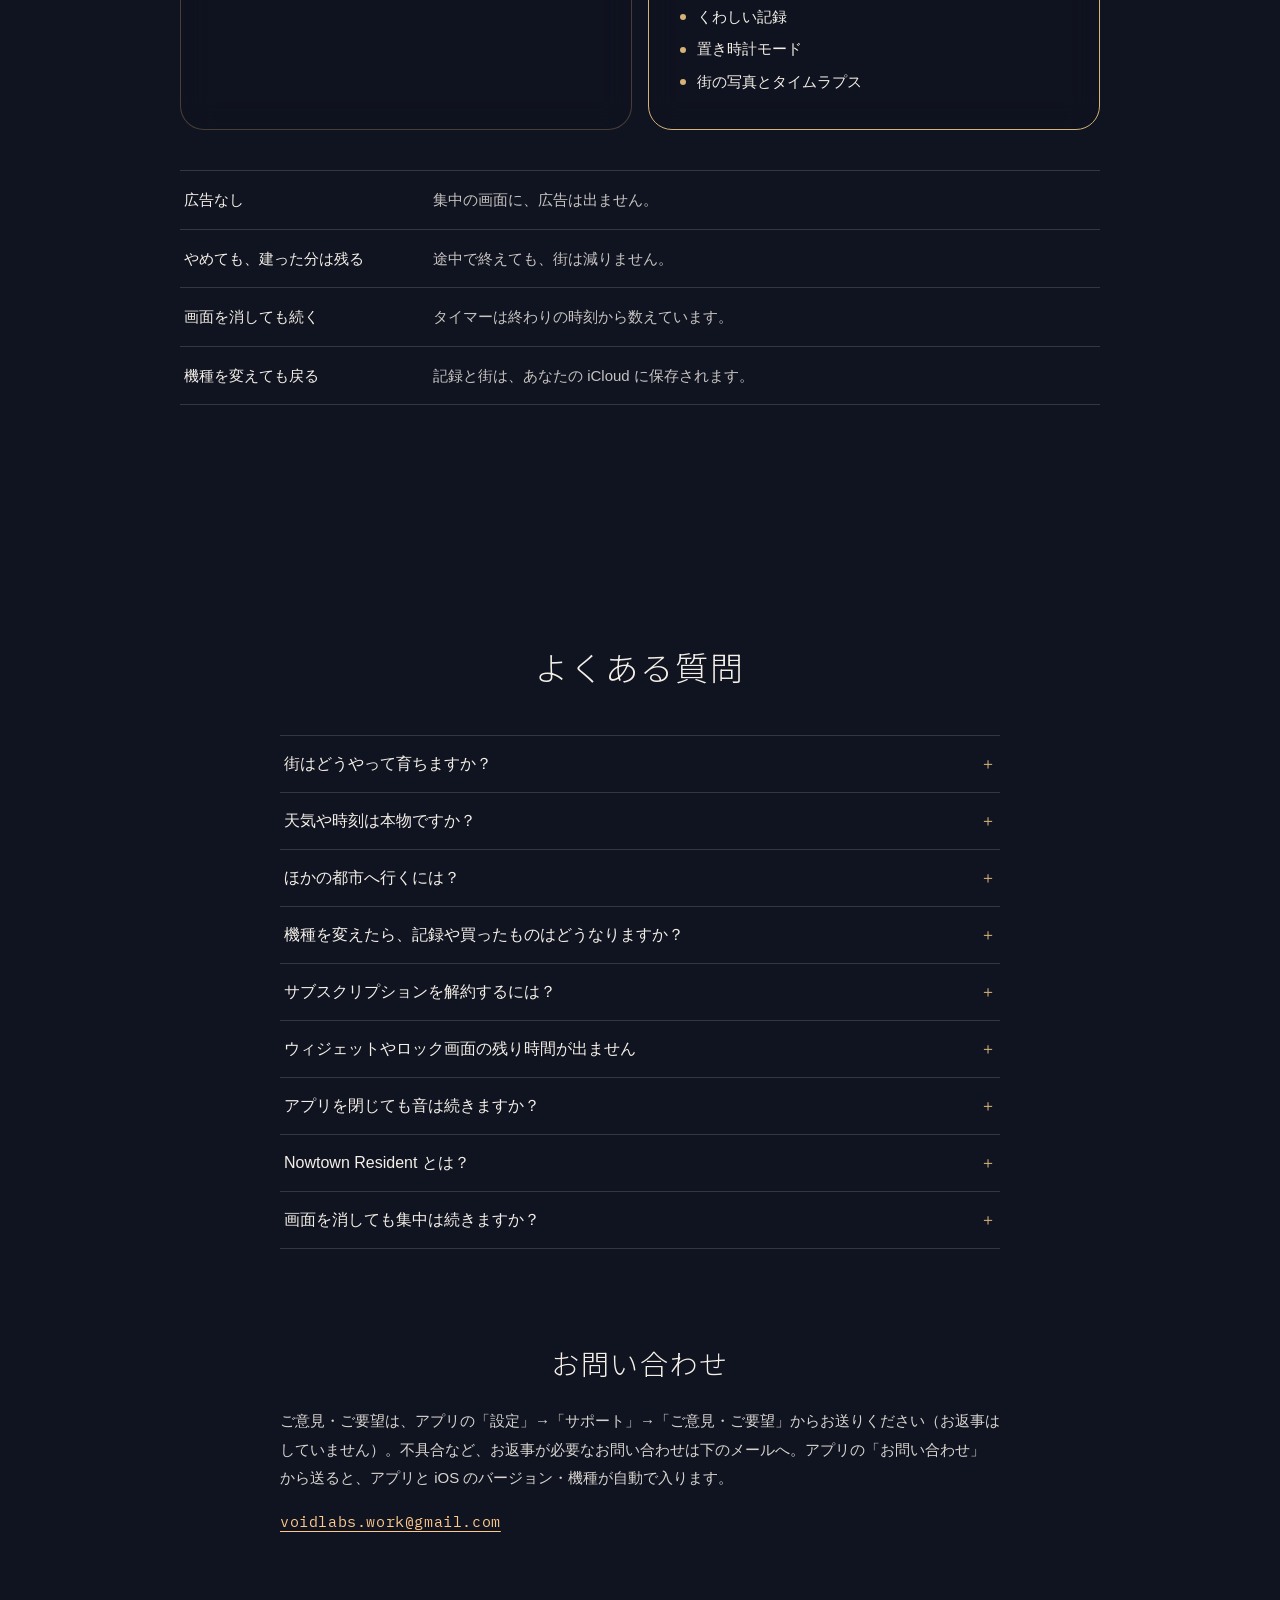
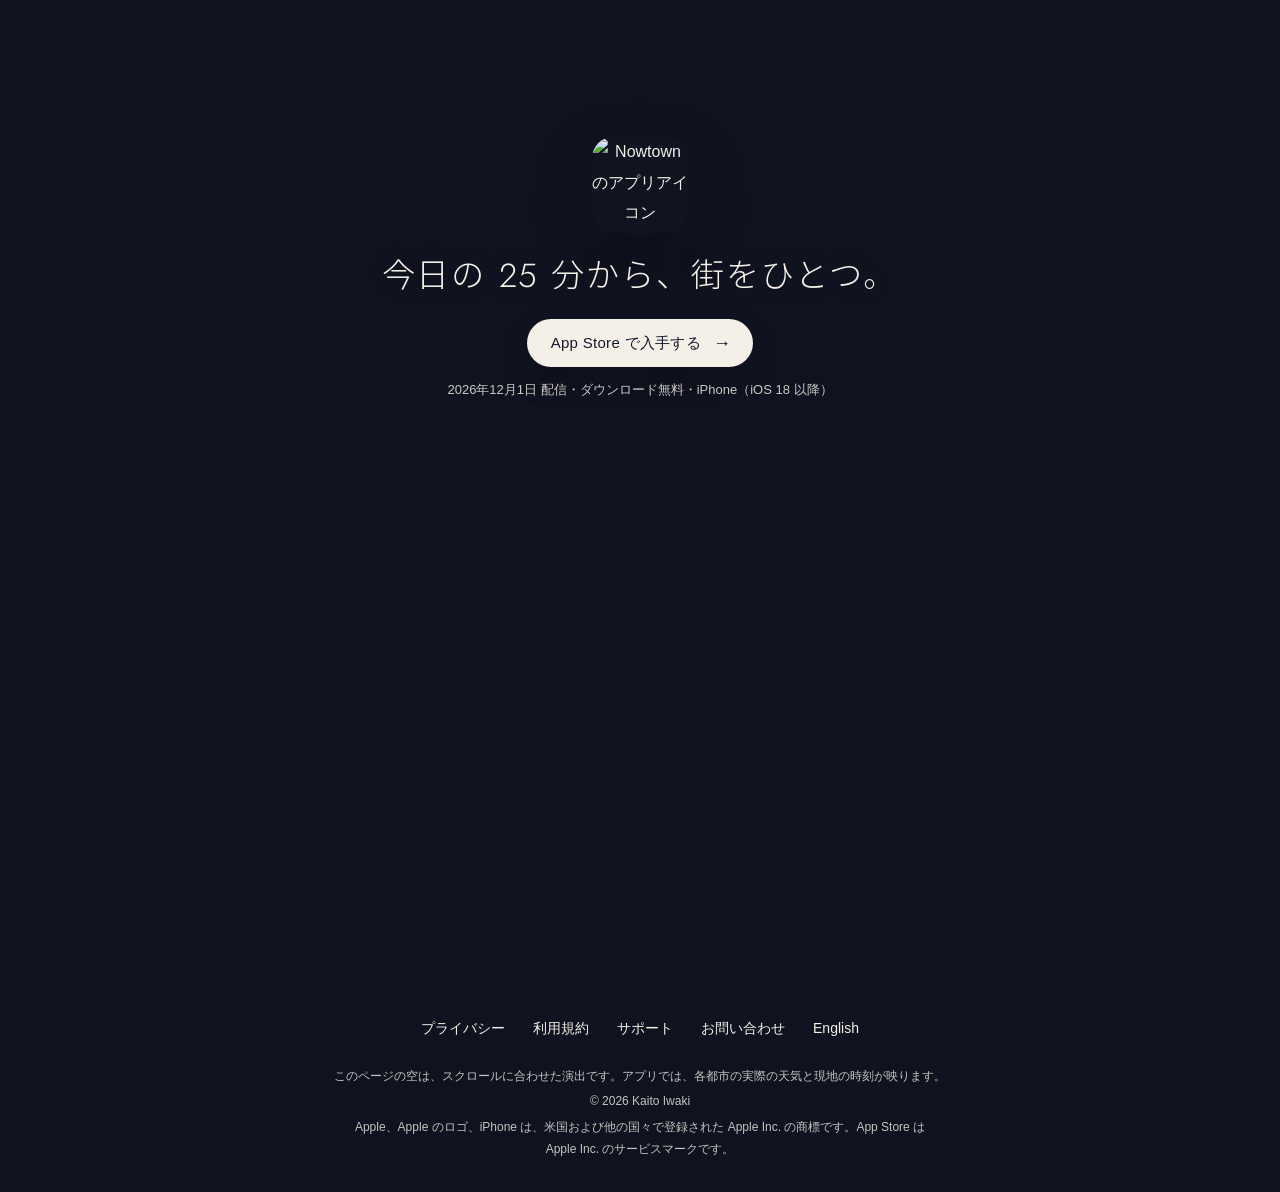
==== commit a5c0c78e: "情報の見直し：規約のお試しの解約（24 時間前まで）、ポリシーの言い切りの修正、FAQ（購入を復元の場所・ノイズの音・ご意見とお問い合わせ）、自前の字 Co-Authored-By: Claude O" ====
--- a/index.html
+++ b/index.html
@@ -311,16 +311,16 @@
     <details><summary>街は<wbr>どうやって<wbr>育ちますか？</summary><p>その<wbr>街で<wbr>集中した<wbr>時間だけ、<wbr>ビルや<wbr>ランドマークの<wbr>工事が<wbr>進みます。<wbr>どの<wbr>現場も<wbr>一斉に<wbr>工事が<wbr>始まり、<wbr>集中を<wbr>終えた<wbr>ときに<wbr>完成した<wbr>建物が<wbr>姿を<wbr>見せます。<wbr>途中で<wbr>やめても、<wbr>建った<wbr>分は<wbr>なくなりません。</p></details>
     <details><summary>天気や<wbr>時刻は<wbr>本物ですか？</summary><p>はい。<wbr>箱庭の<wbr>街の、<wbr>今の<wbr>天気と<wbr>時刻を<wbr>映しています<wbr>（天気は <span class="nb">Apple WeatherKit を</span><wbr>使っています）。</p></details>
     <details><summary>ほかの<wbr>都市へ<wbr>行くには？</summary><p>集中して<wbr>ためた<wbr>コインで<wbr>開けるか、<wbr><span class="nb">1 都市ずつ購入できます。</span></p></details>
-    <details><summary>機種を<wbr>変えたら、<wbr>記録や<wbr>買った<wbr>ものは<wbr>どうなりますか？</summary><p>集中の<wbr>記録・<wbr>コイン・<wbr>開けた<wbr>都市・<wbr>工事の<wbr>進み具合は、<wbr>あなたの iCloud<wbr><span class="nb">（Apple ID）にも</span><wbr>保存されます。<wbr>新しい<wbr>機種で<wbr>同じ <span class="nb">Apple ID の</span> <span class="nb">iCloud に</span><wbr>サインインしていれば、<wbr>アプリを<wbr>入れると<wbr>そのまま<wbr>戻ります。<wbr>購入した<wbr>ものは、<wbr>アプリの<wbr>設定の<wbr>いちばん下に<wbr>ある<wbr>「購入を<wbr>復元」で<wbr>戻せます。</p></details>
+    <details><summary>機種を<wbr>変えたら、<wbr>記録や<wbr>買った<wbr>ものは<wbr>どうなりますか？</summary><p>集中の<wbr>記録・<wbr>コイン・<wbr>開けた<wbr>都市・<wbr>工事の<wbr>進み具合は、<wbr>あなたの iCloud<wbr><span class="nb">（Apple ID）にも</span><wbr>保存されます。<wbr>新しい<wbr>機種で<wbr>同じ <span class="nb">Apple ID の</span> <span class="nb">iCloud に</span><wbr>サインインしていれば、<wbr>アプリを<wbr>入れると<wbr>そのまま<wbr>戻ります。<wbr>購入した<wbr>ものは、<wbr>アプリの<wbr>設定の<wbr>「Nowtown Resident」の<wbr>欄に<wbr>ある<wbr>「購入を<wbr>復元」で<wbr>戻せます。</p></details>
     <details><summary>サブスクリプションを<wbr>解約するには？</summary><p>端末の<wbr>「設定」<wbr><span class="nb">→ 自分の</span><wbr><span class="nb">名前 →</span><wbr>「サブスクリプション」<wbr><span class="nb">→ Nowtown から</span><wbr>解約できます。<wbr>期間が<wbr>終わる <span class="nb">24 時間前までに</span><wbr>解約すると、<wbr>次の<wbr>更新で<wbr>請求されません。</p></details>
     <details><summary>ウィジェットや<wbr>ロック画面の<wbr>残り<wbr>時間が<wbr>出ません</summary><p>本アプリは <span class="nb">iOS 18 以降で</span><wbr>使えます。<wbr>ロック画面の<wbr>残り<wbr>時間<wbr><span class="nb">（Apple Watch も）と、</span><wbr>小の<wbr>ウィジェットは、<wbr>だれでも<wbr>使えます。<wbr>中と<wbr>大の<wbr>ウィジェットは <span class="nb">Nowtown Resident の</span><wbr>特典です<wbr>（住人で<wbr>ない<wbr>ときは、<wbr>景色と<wbr>都市名だけを<wbr>表示します）。<wbr>ウィジェットは、<wbr>ホーム画面を<wbr>長押しして<wbr>左上の<wbr>「編集」<wbr>→<wbr>「ウィジェットを<wbr>追加」<wbr><span class="nb">→ Nowtown から</span><wbr>置けます。</p></details>
     <details><summary>アプリを<wbr>閉じても<wbr>音は<wbr>続きますか？</summary><p>集中している<wbr>あいだは<wbr>続きます。<wbr>右上の<wbr>音の<wbr>ボタンが<wbr>オンなら、<wbr>集中中に<wbr>アプリを<wbr>閉じても、<wbr>街の<wbr>音と<wbr>集中の<wbr>音が<wbr>集中の<wbr>終わりまで<wbr>流れます。<wbr>集中していない<wbr>とき<wbr>（ホーム・<wbr>休憩・<wbr>一時停止中）に<wbr>アプリを<wbr>閉じると、<wbr>音は<wbr>止まります。</p></details>
-    <details><summary><span class="nb">Nowtown Resident とは？</span></summary><p>有料の<wbr>プランです<wbr>（月額・<wbr>年額・<wbr>買い切り）。<wbr>中と<wbr>大の<wbr>ウィジェット、<wbr>都市の<wbr>アイコン、<wbr>くわしい<wbr>記録、<wbr>置き時計モード、<wbr>街の<wbr>写真と<wbr>動画、<wbr>集中の<wbr>音<wbr>（ノイズと<wbr>重ねがけ）が<wbr>使えます。<wbr>集中・<wbr>基本の<wbr>記録・<wbr>小の<wbr>ウィジェット・<wbr>ロック画面の<wbr>残り<wbr>時間・<wbr>閉じても<wbr>鳴る<wbr>音は、<wbr>だれでも<wbr>無料です。<wbr>ファミリー共有に<wbr>対応しています。</p></details>
+    <details><summary><span class="nb">Nowtown Resident とは？</span></summary><p>有料の<wbr>プランです<wbr>（月額・<wbr>年額・<wbr>買い切り）。<wbr>中と<wbr>大の<wbr>ウィジェット、<wbr>都市の<wbr>アイコン、<wbr>くわしい<wbr>記録、<wbr>置き時計モード、<wbr>街の<wbr>写真と<wbr>動画、<wbr>ノイズの<wbr>音<wbr>（ホワイト・<wbr>ピンク・<wbr>ブラウン）と<wbr>音の<wbr>重ねがけが<wbr>使えます。<wbr>集中・<wbr>基本の<wbr>記録・<wbr>小の<wbr>ウィジェット・<wbr>ロック画面の<wbr>残り<wbr>時間・<wbr>閉じても<wbr>鳴る<wbr>音は、<wbr>だれでも<wbr>無料です。<wbr>ファミリー共有に<wbr>対応しています。</p></details>
     <details><summary>画面を<wbr>消しても<wbr>集中は<wbr>続きますか？</summary><p>はい。<wbr>残り<wbr>時間は<wbr>終わる<wbr>時刻から<wbr>数えているので、<wbr>画面を<wbr>消しても、<wbr>ほかの<wbr>アプリを<wbr>開いても<wbr>続きます。</p></details>
   </div>
   <div class="contact">
     <h2 class="h2 h2--s jpd" id="contact">お問い合わせ</h2>
-    <p>不具合や<wbr>ご意見は、<wbr>こちらへ<wbr>お送りください。<wbr>使っている<wbr>端末と <span class="nb">iOS の</span><wbr>バージョン、<wbr>どの<wbr>画面で<wbr>起きたかを<wbr>書いていただけると<wbr>助かります。</p>
+    <p>ご意見・<wbr>ご要望は、<wbr>アプリの<wbr>「設定」→<wbr>「サポート」→<wbr>「ご意見・<wbr>ご要望」から<wbr>お送りください<wbr>（お返事は<wbr>していません）。<wbr>不具合など、<wbr>お返事が<wbr>必要な<wbr>お問い合わせは<wbr>下の<wbr>メールへ。<wbr>アプリの<wbr>「お問い合わせ」から<wbr>送ると、<wbr>アプリと <span class="nb">iOS の</span><wbr>バージョン・<wbr>機種が<wbr>自動で<wbr>入ります。</p>
     <p><a class="mail" href="mailto:voidlabs.work@gmail.com">voidlabs.work@gmail.com</a></p>
   </div>
 </section>
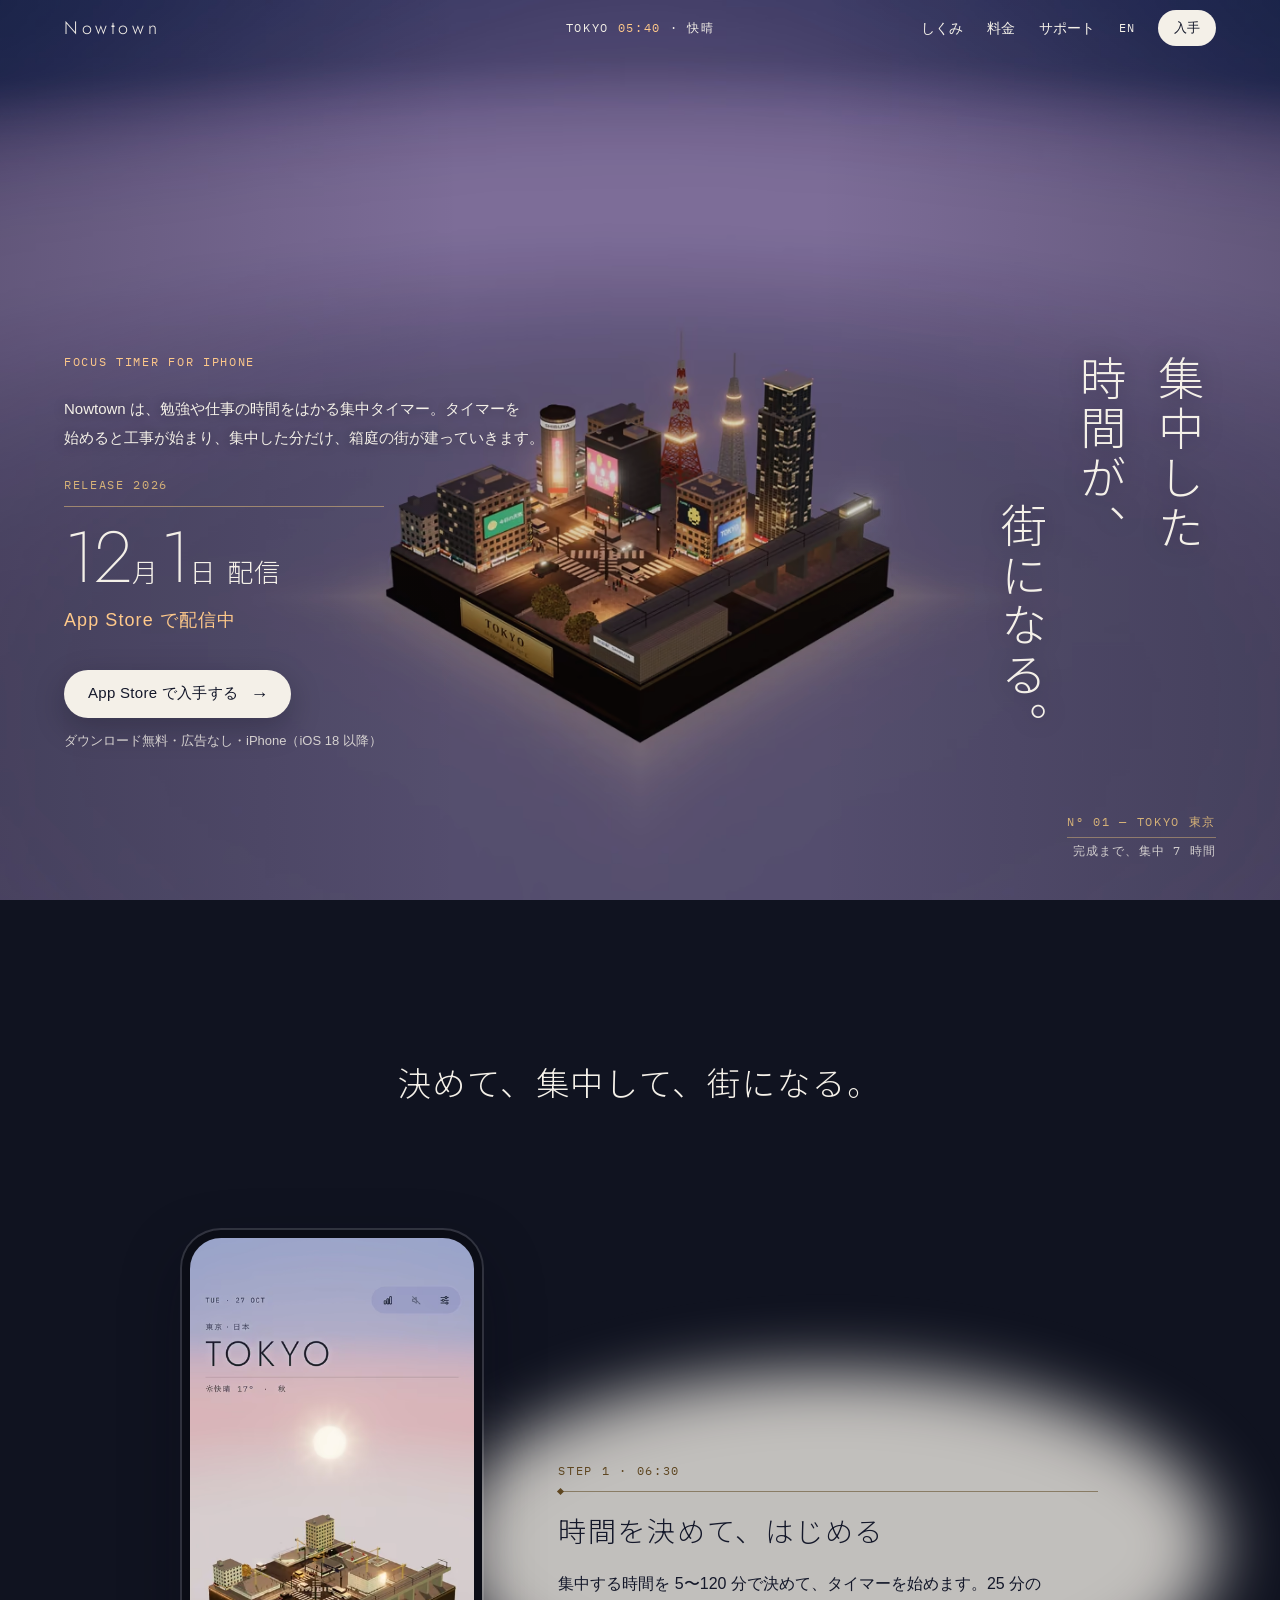
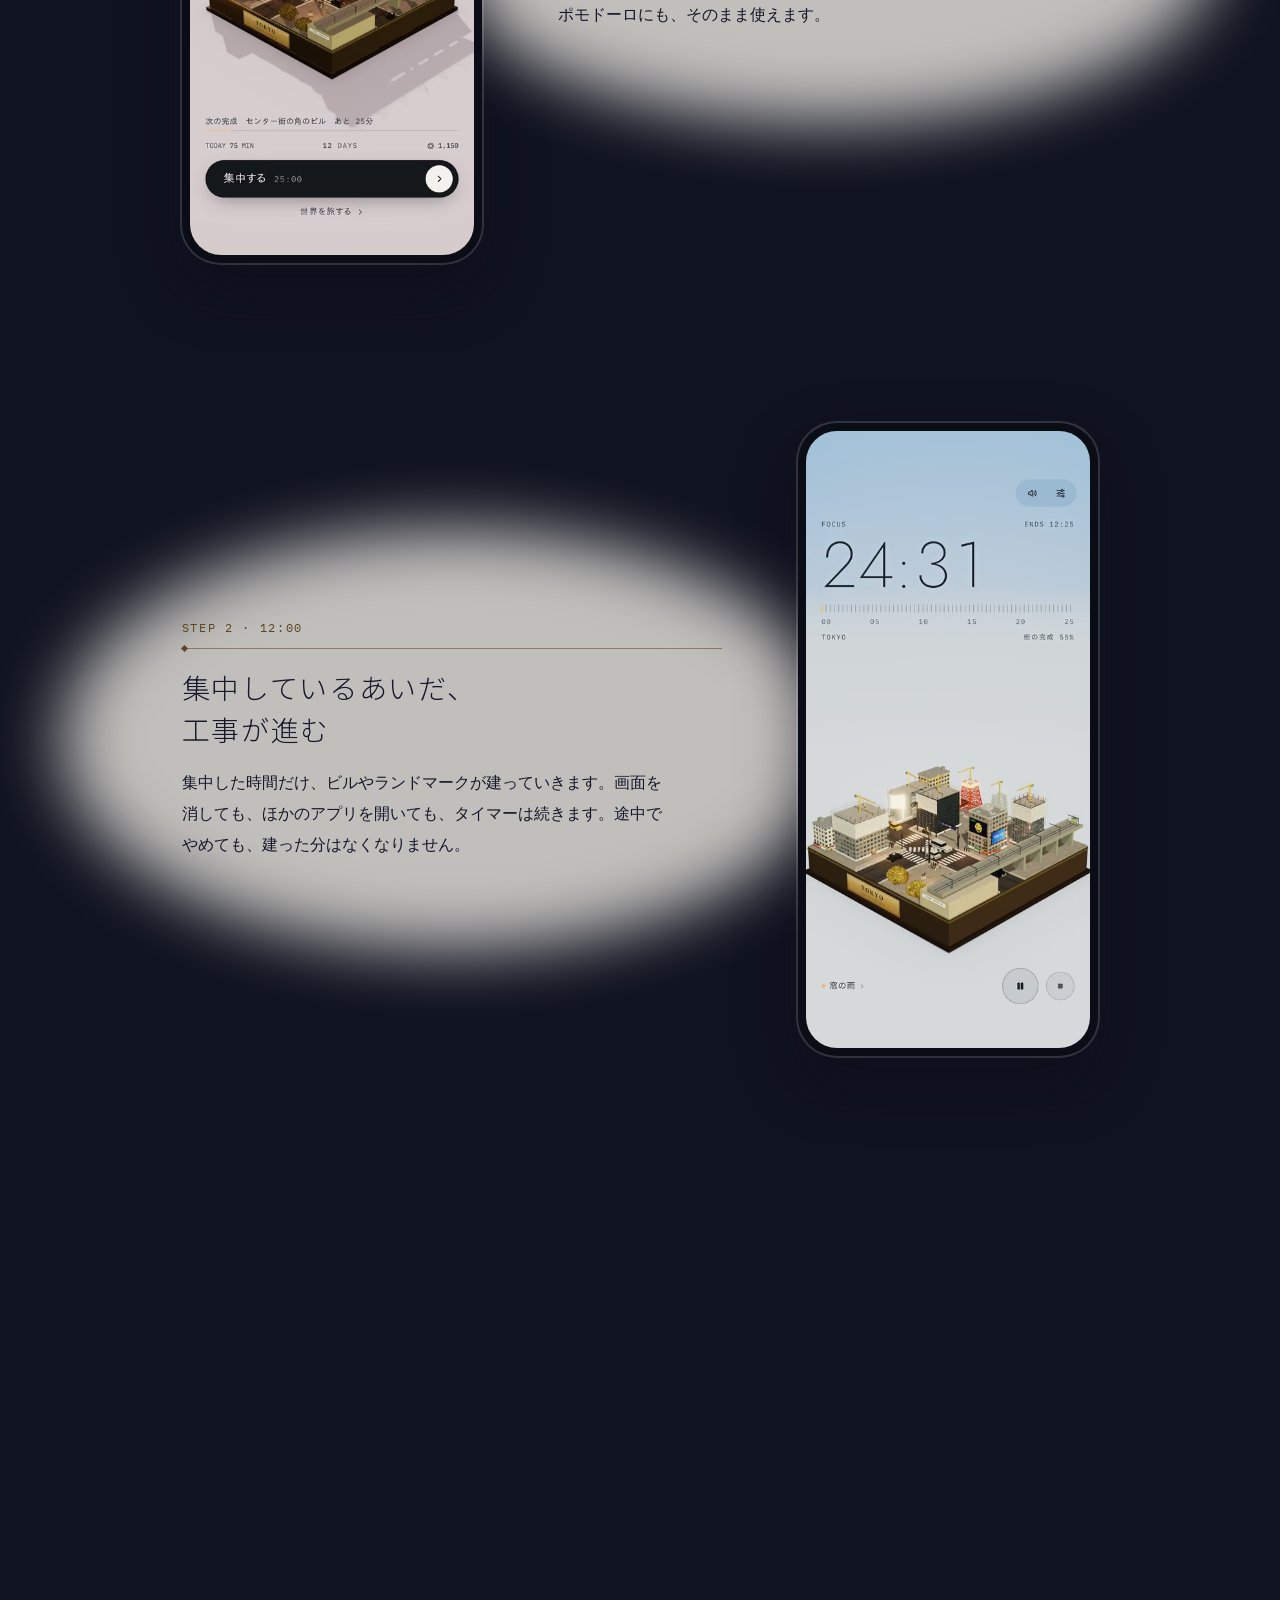
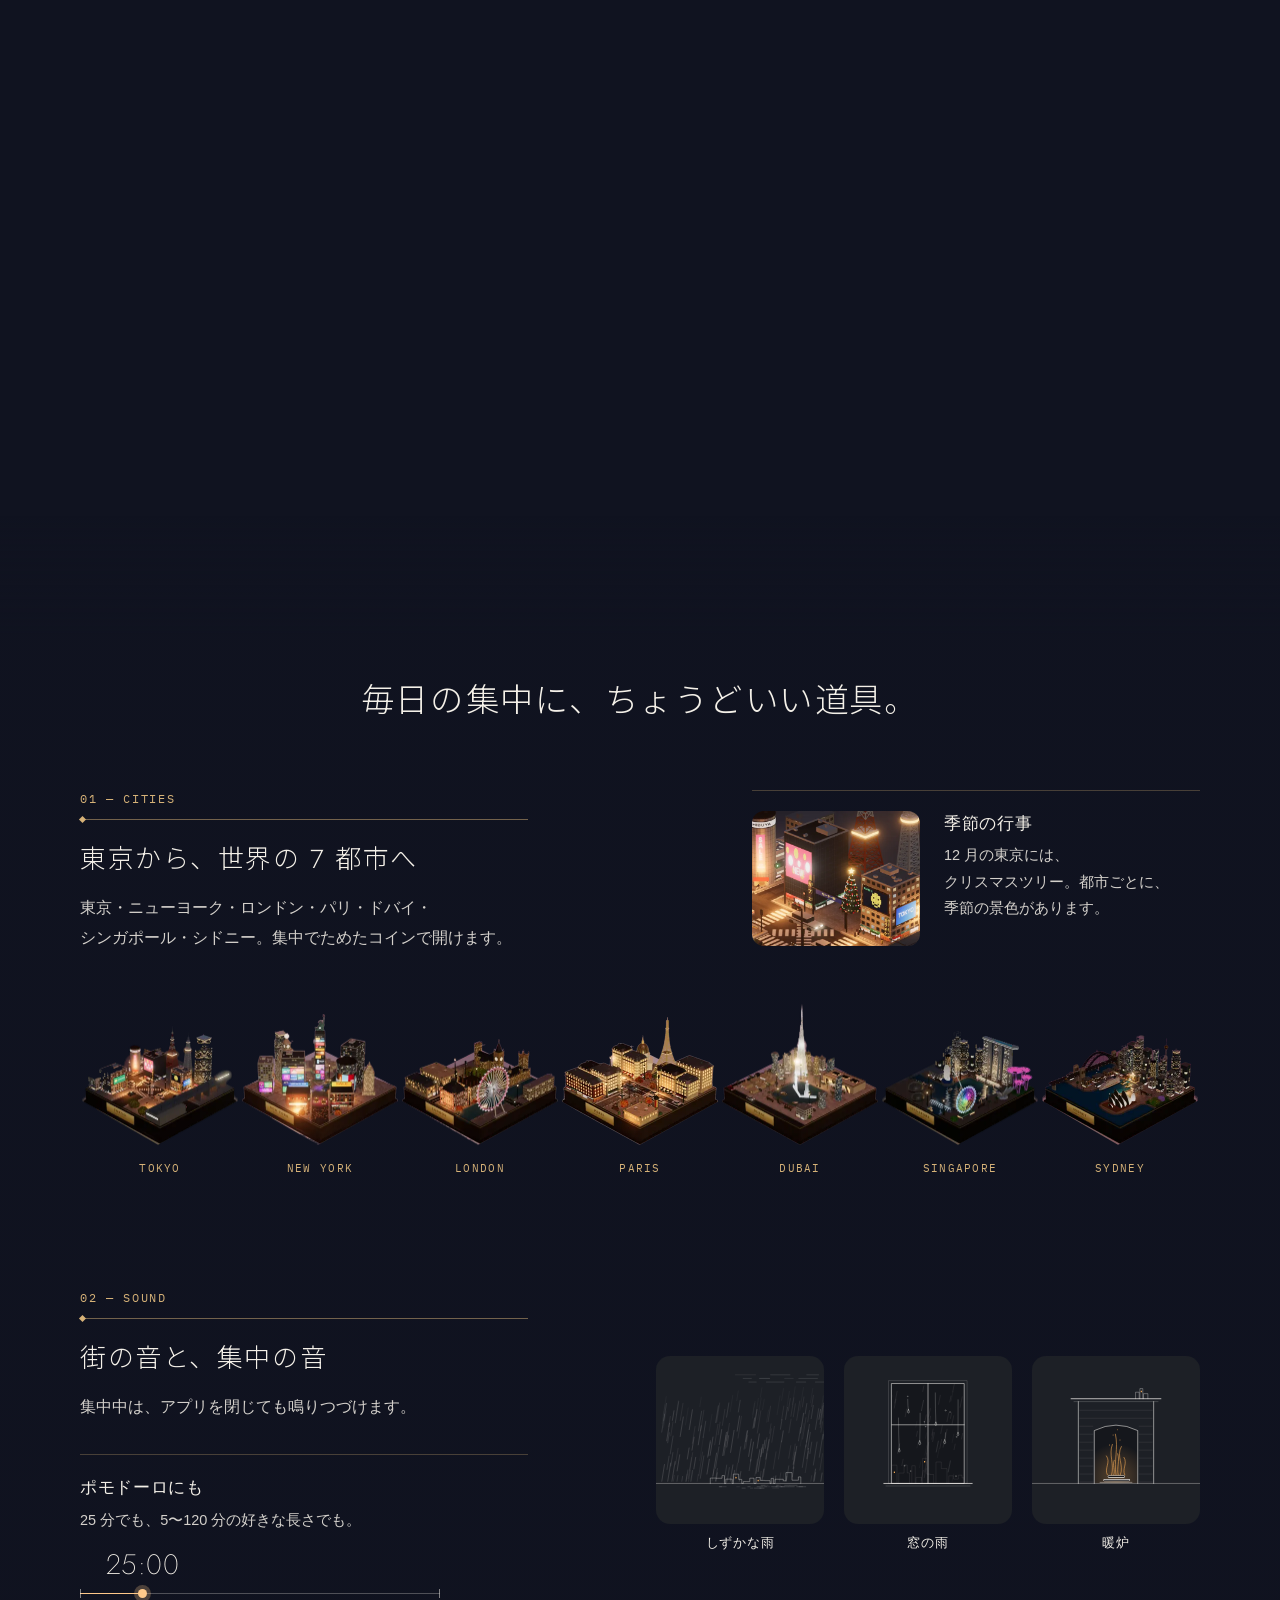
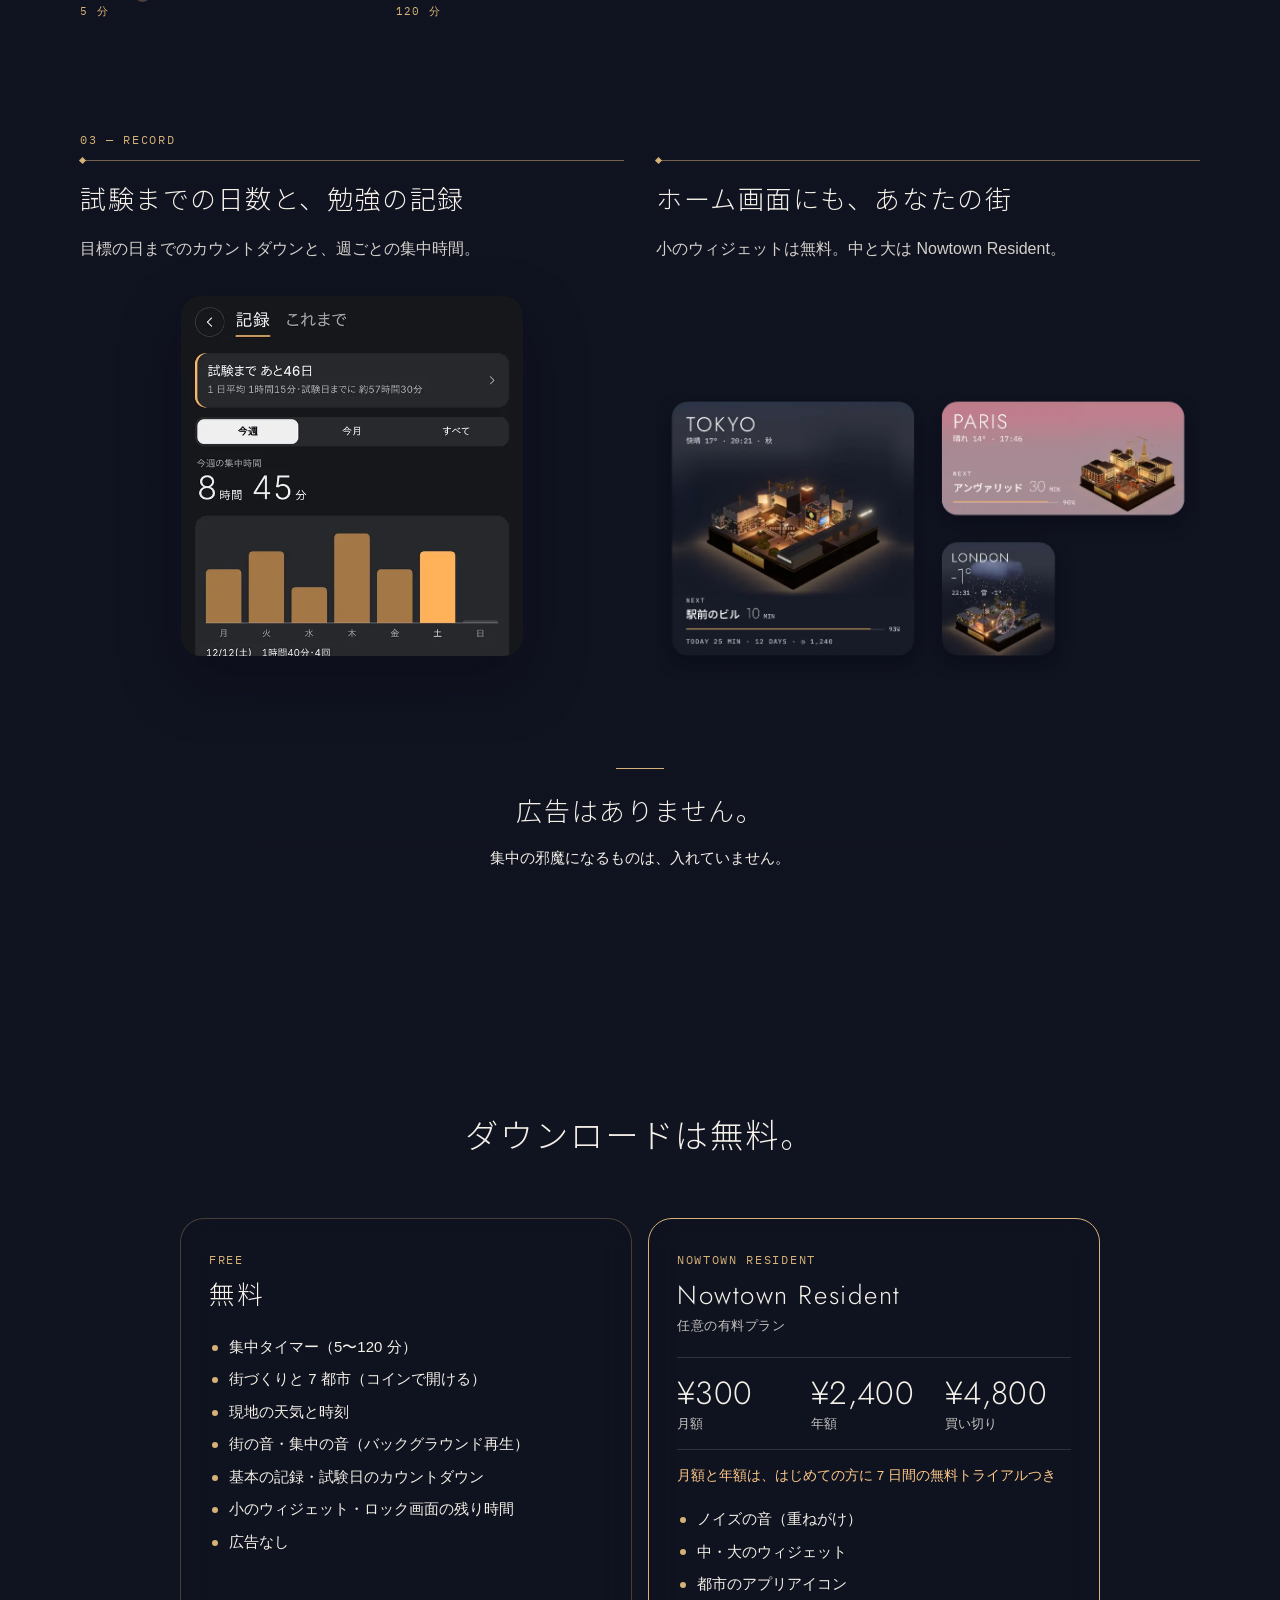
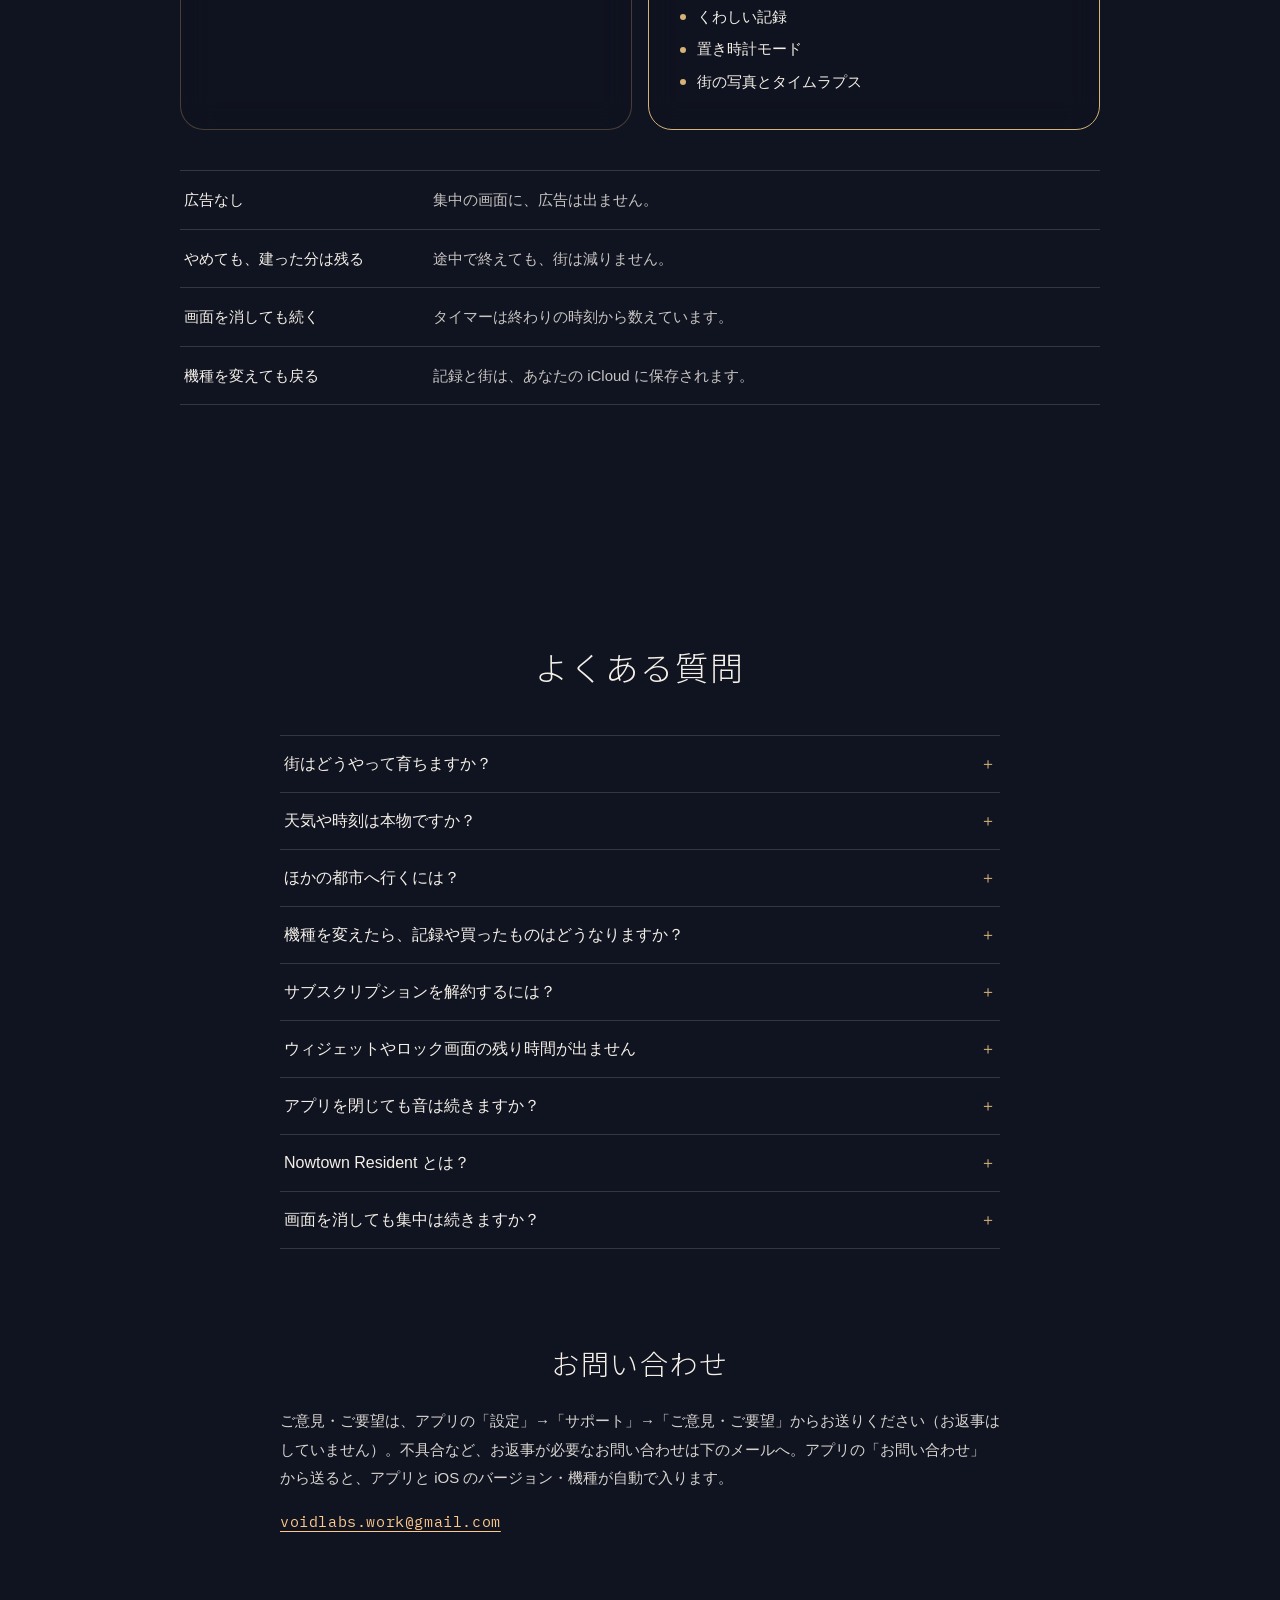
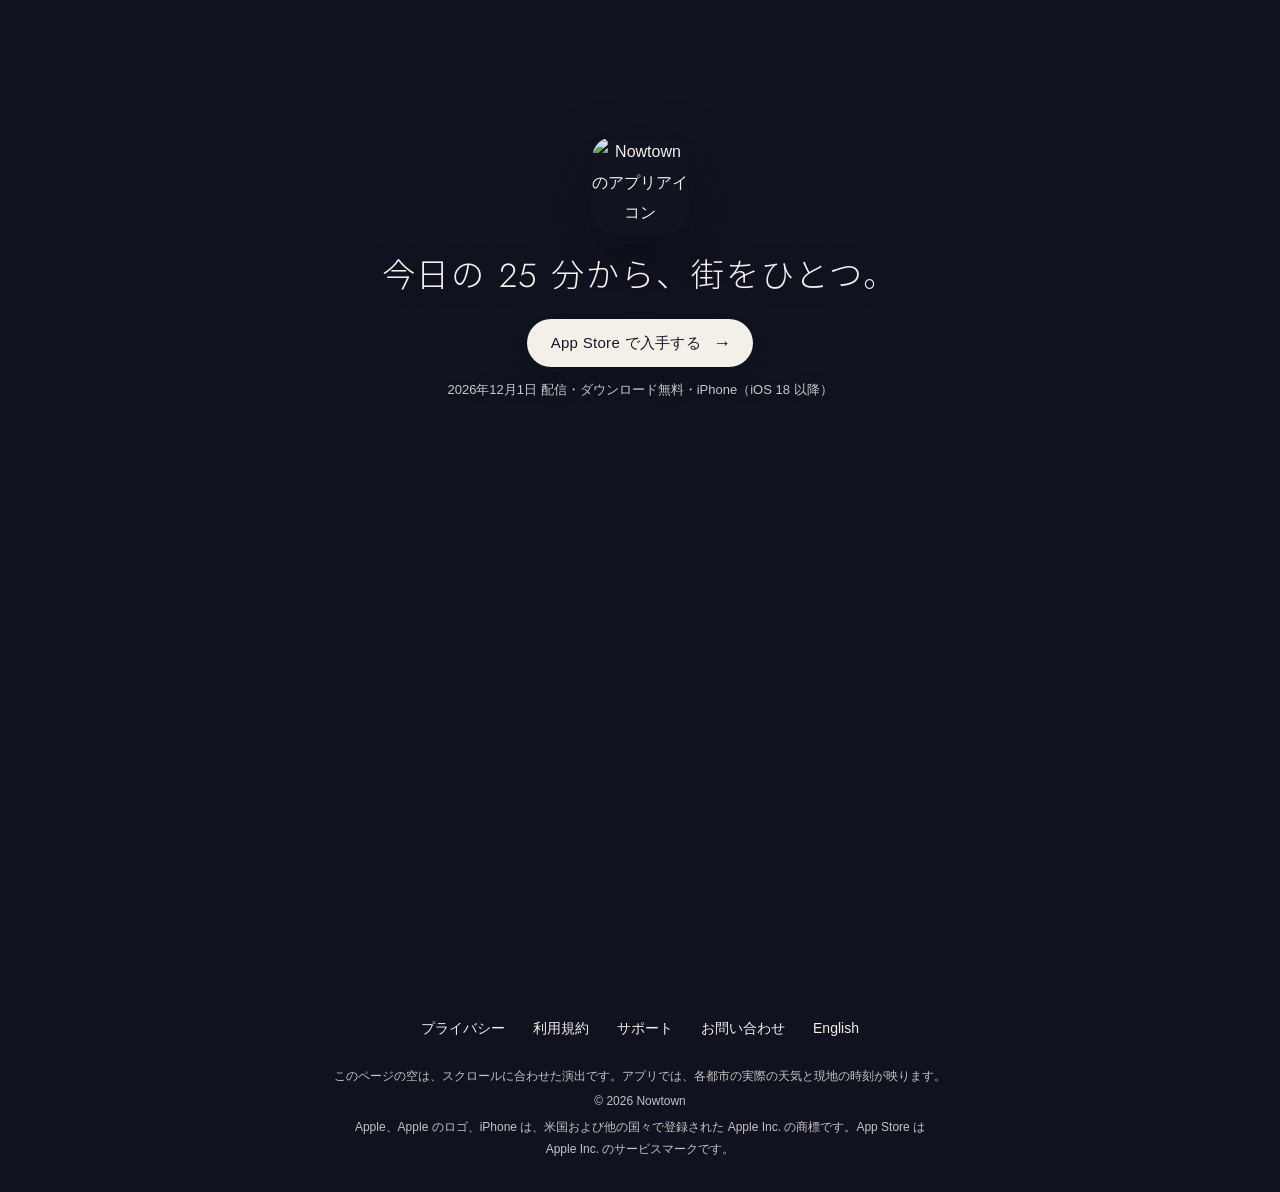
==== commit ce4995bf: "本名を外す：ポリシー・規約・トップの © と連絡先を Nowtown に Co-Authored-By: Claude Opus 5.5 <noreply@anthropic.com> Claude-" ====
--- a/index.html
+++ b/index.html
@@ -346,7 +346,7 @@
     <a href="en/" hreflang="en" lang="en">English</a>
   </nav>
   <p class="ft__note">この<wbr>ページの<wbr>空は、<wbr>スクロールに<wbr>合わせた<wbr>演出です。<wbr>アプリでは、<wbr>各都市の<wbr>実際の<wbr>天気と<wbr>現地の<wbr>時刻が<wbr>映ります。</p>
-  <p class="ft__note">© 2026 Kaito Iwaki</p>
+  <p class="ft__note">© 2026 Nowtown</p>
   <p class="ft__note ft__tm">Apple、<wbr><span class="nb">Apple の</span><wbr>ロゴ、<wbr><span class="nb">iPhone は、</span><wbr>米国および他の<wbr>国々で<wbr>登録された <span class="nb">Apple Inc. の</span><wbr>商標です。<wbr><span class="nb">App Store は</span> <span class="nb">Apple Inc. の</span><wbr>サービスマークです。</p>
 </footer>
 
